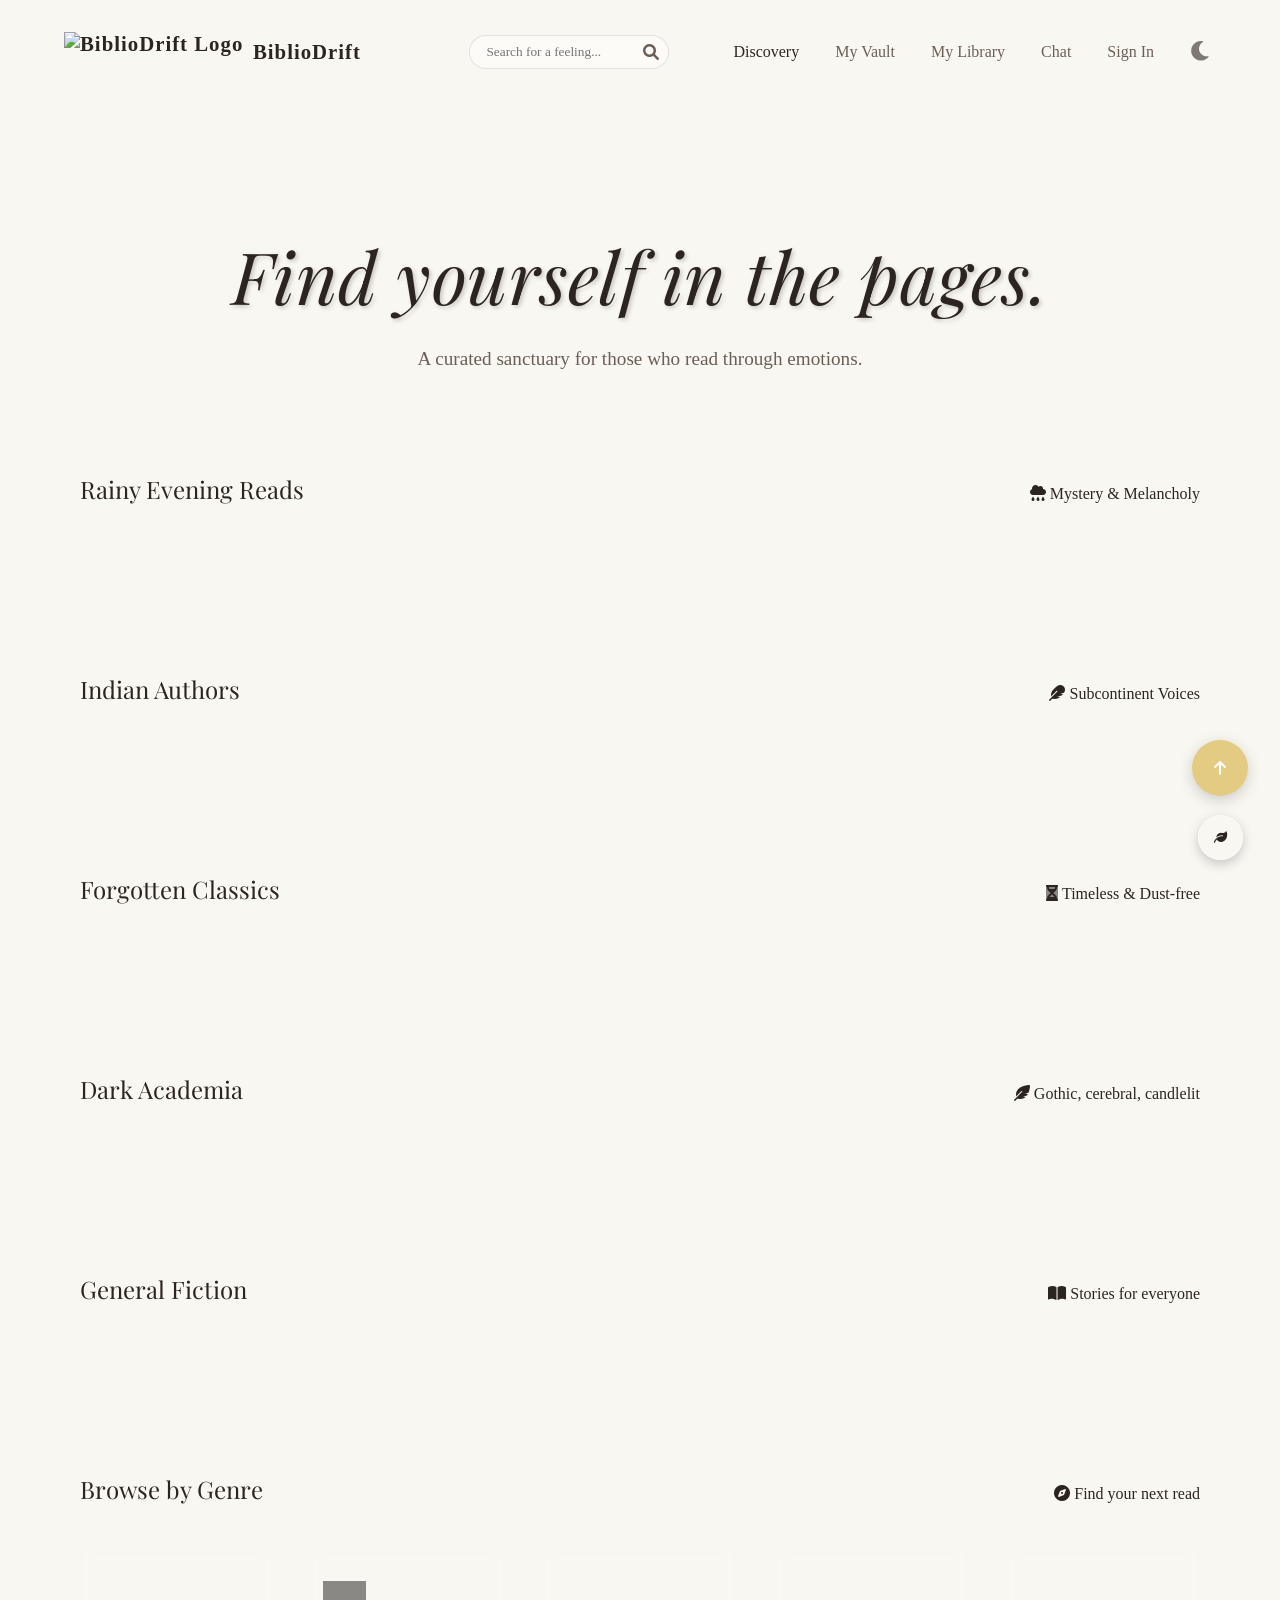
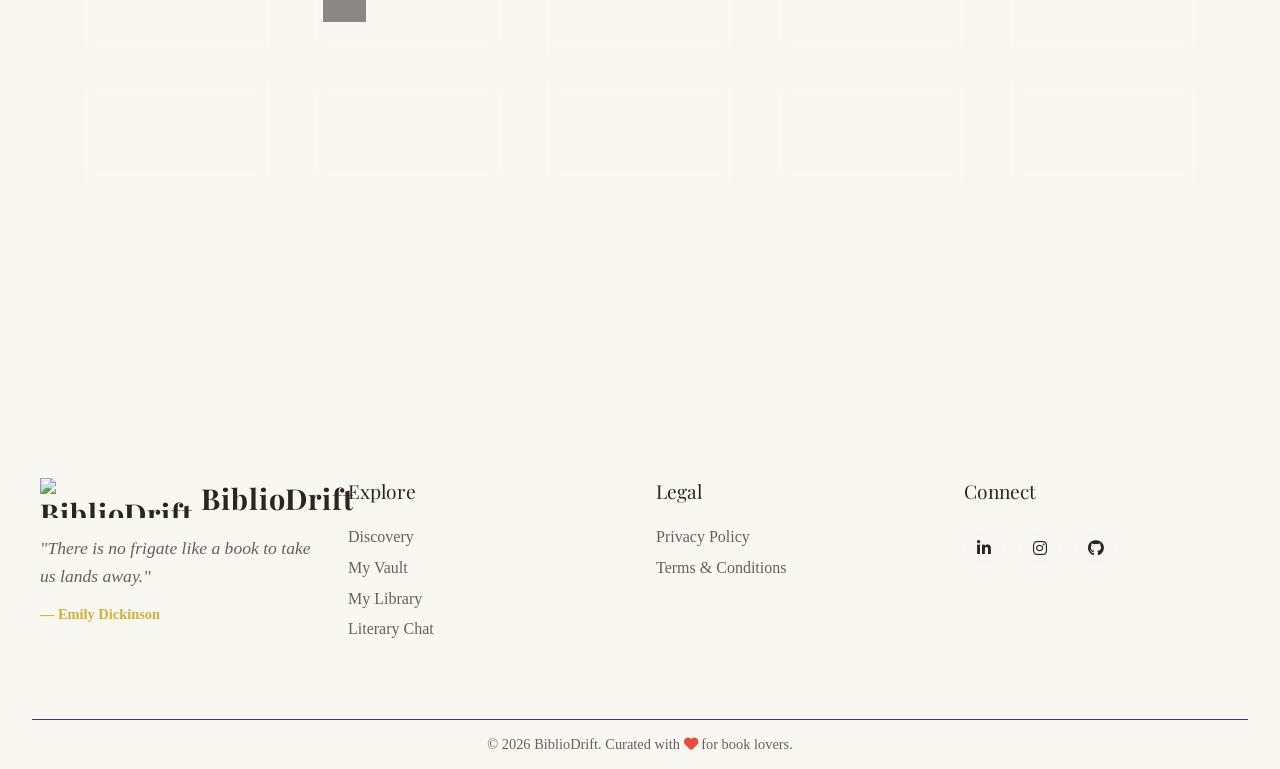
==== frontend/pages/index.html @ f2a3fbe9 "Merge branch 'main' into feature/mood-sync-theme-system" ====
<!doctype html>
<html lang="en">

<head>
  <meta charset="UTF-8" />
  <script>
    (function () {
      const theme = localStorage.getItem('bibliodrift_theme');
      if (theme === 'night') {
        document.documentElement.setAttribute('data-theme', 'night');
      }
    })();
  </script>
  <script src="https://unpkg.com/dexie/dist/dexie.js"></script>

  <script src="../js/db.js"></script>

  <!-- <script src="../js/app.js"></script> -->
  <script src="../js/library-3d.js"></script>
  <script src="https://unpkg.com/dexie/dist/dexie.js"></script>
  <meta name="viewport" content="width=device-width, initial-scale=1.0" />
  <!-- Added SEO meta description to improve search engine discoverability and click-through rates -->
  <meta name="description" content="BiblioDrift — Discover books by mood, track your reading journey, and get AI-powered recommendations." />
  <title>BiblioDrift | Find yourself in the pages</title>
  <link rel="stylesheet" href="../css/style.css" />
  <link rel="stylesheet" href="../css/keyboard-shortcuts.css" />
  <link rel="stylesheet" href="../css/pwa.css">
  <link rel="manifest" href="../manifest.json">
  <!-- Fonts -->
  <link rel="preconnect" href="https://fonts.googleapis.com" />
  <link rel="preconnect" href="https://fonts.gstatic.com" crossorigin />
  <link
    href="https://fonts.googleapis.com/css2?family=Playfair+Display:ital,wght@0,400;0,600;1,400&family=Georgia&display=swap"
    rel="stylesheet" />
  <link rel="stylesheet" href="https://cdnjs.cloudflare.com/ajax/libs/font-awesome/6.0.0/css/all.min.css" />

  <!-- Security: DOMPurify for XSS prevention -->
  <script src="https://cdn.jsdelivr.net/npm/dompurify@3.0.6/dist/purify.min.js"></script>
  <link rel="icon" href="../assets/images/biblioDrift_favicon.png" type="image/png">
  <!-- PWA -->
  <link rel="manifest" href="../manifest.json">
  <meta name="theme-color" content="#2c2420">
  <meta name="apple-mobile-web-app-capable" content="yes">
  <meta name="apple-mobile-web-app-status-bar-style" content="black-translucent">
  <meta name="apple-mobile-web-app-title" content="BiblioDrift">
  <link rel="apple-touch-icon" href="../assets/images/biblioDrift_favicon.png">
</head>

<body>
  <header>
    <a href="index.html" class="logo">
      <img style="height: 40px" src="../assets/images/biblioDrift_favicon.png" alt="BiblioDrift Logo"> BiblioDrift
    </a>
    <div class="header-controls">
      <div class="search-bar">
        <input type="text" id="searchInput" class="search-input" placeholder="Search for a feeling...">
        <i class="fa-solid fa-search search-icon" id="searchIcon"></i>
      </div>
      <nav class="nav-links">
        <div class="tooltip">
          <a href="index.html" class="active">Discovery</a>
          <span class="tooltip-text"><i class="fa-solid fa-wand-magic-sparkles"></i> Explore books</span>
        </div>
        <div class="tooltip">
          <a href="vault.html">My Vault</a>
          <span class="tooltip-text"><i class="fa-solid fa-vault"></i> My Vault</span>
        </div>
        <div class="tooltip">
          <a href="library.html">My Library</a>
          <span class="tooltip-text"><i class="fa-solid fa-book"></i> My Library</span>
        </div>
        <div class="tooltip">
          <a href="chat.html">Chat</a>
          <span class="tooltip-text"><i class="fa-solid fa-comments"></i> Chat</span>
        </div>
        <!-- DYNAMIC AUTH LINK -->
        <div class="tooltip">
          <a href="auth.html" id="navAuthLink">Sign In</a>
          <span class="tooltip-text" id="navAuthTooltip"><i class="fa-solid fa-key"></i> Access account</span>
        </div>
      </nav>
<button id="themeToggle" class="btn-icon" title="Toggle Theme">
  <i class="fa-solid fa-moon"></i>
</button>
    </div>
  </header>

  <main>
    <section class="hero">
      <h1>Find yourself in the pages.</h1>
      <p>A curated sanctuary for those who read through emotions.</p>
    </section>

    
    <section id="search-results-section" class="curated-section" hidden>
      <div class="section-header">
        <h2 id="search-query-display">Search Results</h2>
        <span><i class="fa-solid fa-magnifying-glass"></i> Exploring your query</span>
      </div>
      <!-- Mood-Tag Filter Bar -->
      <div id="mood-filter-bar" class="mood-filter-bar" hidden>
        <div class="filter-label">Filter by mood:</div>
        <div class="filter-chips" id="filter-chips">
          <!-- Dynamically populated chips -->
        </div>
      </div>
      <div class="curated-row" id="search-results-grid">
      
      </div>
    </section>

   
    <section class="curated-section">
      <div class="section-header">
        <h2>Rainy Evening Reads</h2>
        <span><i class="fa-solid fa-cloud-rain"></i> Mystery & Melancholy</span>
      </div>
      <div class="curated-row" id="row-rainy"></div>
    </section>

    <section class="curated-section">
      <div class="section-header">
        <h2>Indian Authors</h2>
        <span><i class="fa-solid fa-feather"></i> Subcontinent Voices</span>
      </div>
      <div class="curated-row" id="row-indian"></div>
    </section>

    <section class="curated-section">
      <div class="section-header">
        <h2>Forgotten Classics</h2>
        <span><i class="fa-solid fa-hourglass"></i> Timeless & Dust-free</span>
      </div>
      <div class="curated-row" id="row-classics"></div>
    </section>

    <section class="curated-section">
      <div class="section-header">
        <h2>Dark Academia</h2>
        <span><i class="fa-solid fa-feather-pointed"></i> Gothic, cerebral, candlelit</span>
      </div>
      <div class="curated-row" id="row-dark-academia"></div>
    </section>

    <section class="curated-section">
      <div class="section-header">
        <h2>General Fiction</h2>
        <span><i class="fa-solid fa-book-open"></i> Stories for everyone</span>
      </div>
      <div class="curated-row" id="row-fiction"></div>
    </section>

    <section class="curated-section genre-section">
      <div class="section-header">
        <h2>Browse by Genre</h2>
        <span><i class="fa-solid fa-compass"></i> Find your next read</span>
      </div>
      <div class="genre-grid" id="genre-grid">
        <div class="genre-card" data-genre="romance"><i class="fa-solid fa-heart"></i><span>Romance</span></div>
        <div class="genre-card" data-genre="mystery"><i class="fa-solid fa-magnifying-glass"></i><span>Mystery</span>
        </div>
        <div class="genre-card" data-genre="fiction"><i class="fa-solid fa-book"></i><span>Fiction</span></div>
        <div class="genre-card" data-genre="crime"><i class="fa-solid fa-user-secret"></i><span>Crime</span></div>
        <div class="genre-card" data-genre="fantasy"><i class="fa-solid fa-wand-sparkles"></i><span>Fantasy</span></div>
        <div class="genre-card" data-genre="thriller"><i class="fa-solid fa-skull"></i><span>Thriller</span></div>
        <div class="genre-card" data-genre="biography"><i class="fa-solid fa-user"></i><span>Biography</span></div>
        <div class="genre-card" data-genre="self-help"><i
            class="fa-solid fa-hand-holding-heart"></i><span>Self-Help</span></div>
        <div class="genre-card" data-genre="science"><i class="fa-solid fa-flask"></i><span>Science</span></div>
        <div class="genre-card" data-genre="history"><i class="fa-solid fa-landmark"></i><span>History</span></div>
      </div>
    </section>
    <dialog id="genre-modal" class="genre-modal">
      <div class="genre-modal-content">
        <div class="genre-modal-header">
          <h2 id="genre-modal-title">Genre Books</h2>
          <button class="close-genre-modal" id="close-genre-modal"><i class="fa-solid fa-xmark"></i></button>
        </div>
        <div class="genre-modal-body">
          <div class="genre-books-grid" id="genre-books-grid"></div>
        </div>
      </div>
    </dialog>
    <dialog id="book-details-modal" class="glass-modal">
      <div class="modal-content">
        <button class="close-modal-btn" id="closeModalBtn"><i class="fa-solid fa-xmark"></i></button>
        <div class="modal-body">
          <div class="modal-media"><img id="modal-img" src="" alt="Book Cover" /></div>
          <div class="modal-info">
            <h2 id="modal-title">Book Title</h2>
            <p id="modal-author" class="modal-subtitle">Author Name</p>
            <div class="ai-insight-box">
              <div class="ai-header"><i class="fa-solid fa-wand-magic-sparkles"></i><span>AI Insight</span></div>
              <div id="modal-summary">
                <div class="text-skeleton skeleton"></div>
                <div class="text-skeleton skeleton" style="width: 90%"></div>
                <div class="text-skeleton skeleton" style="width: 70%"></div>
              </div>
            </div>
            <!-- Added "Where to Buy" section -->
            <div class="purchase-links-box" style="margin-top: 15px;">
              <div class="purchase-header"><i class="fa-solid fa-cart-shopping"></i><span> Where to Buy</span></div>
              <div id="modal-purchase-links" class="purchase-links-container">
                <div class="text-skeleton skeleton"></div>
              </div>
            </div>
            <div class="modal-actions">
              <button id="modal-add-btn" class="btn-primary"><i class="fa-regular fa-heart"></i> Add to Library</button>
              <button id="modal-preview-btn" class="btn-preview"><i class="fa-solid fa-book-open"></i> Preview</button>
              <button id="modal-share-btn" class="btn-secondary modal-share-btn"><i class="fa-solid fa-share-nodes"></i>
                Share</button>
              <button id="modal-mood-btn" class="btn-secondary"><i class="fa-solid fa-wand-magic-sparkles"></i> Explore Mood</button>
            </div>
          </div>
        </div>
      </div>
    </dialog>
  </main>

  <footer class="main-footer">
    <div class="footer-container">
      <div class="footer-brand">
        <a href="index.html" class="logo">
          <img style="height: 40px" src="../assets/images/biblioDrift_favicon.png" alt="BiblioDrift Logo"> BiblioDrift
        </a>
        <p class="footer-tagline">"There is no frigate like a book to take us lands away."</p>
        <p class="footer-subtext">&mdash; Emily Dickinson</p>
      </div>
      <div class="footer-nav">
        <h3>Explore</h3>
        <ul>
          <li><a href="index.html">Discovery</a></li>
          <li><a href="vault.html">My Vault</a></li>
          <li><a href="library.html">My Library</a></li>
          <li><a href="chat.html">Literary Chat</a></li>
        </ul>
      </div>
      <div class="footer-legal">
        <h3>Legal</h3>
        <ul>
          <li><a href="privacy-policy.html">Privacy Policy</a></li>
          <li><a href="terms-and-conditions.html">Terms & Conditions</a></li>
        </ul>
      </div>
      <div class="footer-social">
        <h3>Connect</h3>
        <div class="social-icons">
          <a href="https://www.linkedin.com/in/devanshi5malhotra/" target="_blank" rel="noopener noreferrer" title="LinkedIn"><i class="fab fa-linkedin-in"></i></a>
          <a href="#" title="Instagram"><i class="fab fa-instagram"></i></a>
          <a href="https://github.com/devanshi14malhotra/BiblioDrift" target="_blank" rel="noopener noreferrer"
            title="GitHub"><i class="fa-brands fa-github"></i></a>
        </div>
      </div>
    </div>
    <div class="footer-bottom">
      <p>&copy; 2026 BiblioDrift. Curated with <i class="fa-solid fa-heart"></i> for book lovers.</p>
    </div>
  </footer>

  <script src="../js/config.js"></script>
  <script src="../js/security.js"></script>
  <script src="../js/app.js"></script>
  <script src="../js/book-preview.js"></script>
  <script src="../js/pwa.js"></script>
  <script src="../js/footer.js"></script>
  <script src="../script/header-scroll.js"></script>
  <script src="../js/ambient.js"></script>


  <!-- Back to Top Button -->
  <button id="backToTop" class="btn-icon back-to-top" title="Back to Top" onclick="window.scrollTo({top: 0, behavior: 'smooth'});">
    <i class="fa-solid fa-arrow-up"></i>
  </button>

  <!-- Ambient Sanctuary UI -->
  <div class="ambient-sanctuary">
    <button id="ambientToggle" title="Ambient Sanctuary" aria-expanded="false" aria-controls="ambientPanel">
      <i class="fa-solid fa-leaf"></i>
    </button>
    <div id="ambientPanel" class="ambient-panel">
      <h3 style="color: var(--text-main) !important;">Ambient Sanctuary</h3>
      <div class="ambient-option">
        <span style="color: var(--text-main) !important;"><i class="fa-solid fa-cloud-rain"></i> Rainy Evening</span>
        <label class="switch">
          <input type="checkbox" id="rainToggle">
          <span class="slider"></span>
        </label>
      </div>
      <div class="ambient-option">
        <span style="color: var(--text-main) !important;"><i class="fa-solid fa-fire"></i> Cozy Fireplace</span>
        <label class="switch">
          <input type="checkbox" id="fireToggle">
          <span class="slider"></span>
        </label>
      </div>
      <div class="ambient-option">
        <span style="color: var(--text-main) !important;"><i class="fa-solid fa-water"></i> Calm Ocean Waves</span>
        <label class="switch">
          <input type="checkbox" id="oceanToggle">
          <span class="slider"></span>
        </label>
      </div>
      <div class="ambient-option">
        <span style="color: var(--text-main) !important;"><i class="fa-solid fa-bolt"></i> Stormy Rain</span>
        <label class="switch">
          <input type="checkbox" id="stormToggle">
          <span class="slider"></span>
        </label>
      </div>
      <div class="volume-control">
        <label for="ambientVolume" style="color: var(--text-main) !important;"><i class="fa-solid fa-volume-high"></i> Volume</label>
        <div class="range-wrap">
          <div class="range-track" aria-hidden="true"></div>
          <div class="range-fill" aria-hidden="true"></div>
          <input type="range" id="ambientVolume" min="0" max="1" step="0.1" value="0.5" style="width: 100%;">
        </div>
      </div>
    </div>
  </div>

  <script src="../js/theme-manager.js"></script>
  <script src="../js/ambient.js"></script>
  <script src="../js/security.js"></script>
  <script src="../js/pwa.js"></script>
  <script src="../script/vault.js"></script>

</body>

</body>

<script>
document.addEventListener('DOMContentLoaded', function () {
    const btn = document.getElementById('themeToggle');
    if (!btn) {
        console.error('themeToggle button not found');
        return;
    }

    const icon = btn.querySelector('i');
    const STORAGE_KEY = 'bibliodrift_theme';

    function applyTheme(theme) {
        if (theme === 'night') {
            document.documentElement.setAttribute('data-theme', 'night');
            if (icon) icon.className = 'fa-solid fa-sun';
        } else {
            document.documentElement.removeAttribute('data-theme');
            if (icon) icon.className = 'fa-solid fa-moon';
        }

        localStorage.setItem(STORAGE_KEY, theme);
        console.log('Theme applied:', theme);
    }

    // Load saved theme
    const savedTheme = localStorage.getItem(STORAGE_KEY) || 'light';
    applyTheme(savedTheme);

    // Toggle on click
    btn.addEventListener('click', function () {
        const current =
            document.documentElement.getAttribute('data-theme') === 'night'
                ? 'night'
                : 'light';

        const next = current === 'night' ? 'light' : 'night';
        applyTheme(next);
    });
});
</script>

</html>
---- frontend/css/style.css ----
:root {
    /* Fix: WCAG AA Contrast Floor - Issue #534 */
.glass-panel,
.book-tooltip,
.book-detail-modal,
[class*="glass"] {
    background: rgba(0, 0, 0, 0.45) !important;
    backdrop-filter: blur(12px);
    -webkit-backdrop-filter: blur(12px);
}
    /* Day Theme (Default) */
    --bg-color: #f9f7f2;
    --header-bg: rgba(249, 247, 242, 0.8);
    --text-main: #2c2420;
    --text-muted: #6b5e55;
    --accent-gold: #d4af37;
    --wood-dark: #5d4037;
    --wood-light: #8d6e63;
    --glass-bg: rgba(255, 255, 255, 0.1);
    --glass-border: rgba(255, 255, 255, 0.2);
    --shadow-soft: 0 10px 30px rgba(0, 0, 0, 0.05);
    --input-bg: rgba(255, 255, 255, 0.5);
    --input-border: rgba(0, 0, 0, 0.1);
    --book-bg: #fff;
    --paper-color: #fffdf9;

    /* Vibe Colors */
    --vibe-mystery: #78909c;
    --vibe-romance: #ef9a9a;
    --vibe-classic: #a1887f;

    /* Dimensions */
    --book-width: 160px;
    --book-height: 240px;
    --book-thick: 40px;
}


    --book-thick: 40px;
}

/* Fix: WCAG AA Contrast Floor - Issue #534 */
.glass-panel,
.book-tooltip,
.book-detail-modal,
[class*="glass"] {
    background: rgba(0, 0, 0, 0.45) !important;
    backdrop-filter: blur(12px);
    -webkit-backdrop-filter: blur(12px);
}

[data-theme="night"] {
    /* Night Theme (Dark Wood) */
    --bg-color: #1e1a18;
    --header-bg: rgba(30, 26, 24, 0.85);
    --text-main: #e0d5cb;
    --text-muted: #a89a8e;
    --accent-gold: #fccb4e;
    --wood-dark: #3e2723;
    --wood-light: #5d4037;
    --glass-bg: rgba(0, 0, 0, 0.3);
    --glass-border: rgba(255, 255, 255, 0.05);
    --shadow-soft: 0 10px 40px rgba(0, 0, 0, 0.4);
    --input-bg: rgba(0, 0, 0, 0.2);
    --input-border: rgba(255, 255, 255, 0.1);
    --book-bg: #2c2420;
    --paper-color: #e0d5cb;
}

* {
    box-sizing: border-box;
    margin: 0;
    padding: 0;
}

html {
    scroll-behavior: smooth;
    transition: background-color 0.4s ease, color 0.4s ease;
}

body {
    background-color: var(--bg-color);
    color: var(--text-main);
    font-family: "Georgia", serif;
    /* Classic serif for books */
    overflow-x: hidden;
    min-height: 100vh;
    transition: background-color 0.4s ease, color 0.4s ease, border-color 0.4s ease, box-shadow 0.4s ease;
}

/* Explicit night-mode overrides — bulletproof fallback */
[data-theme="night"] body,
html[data-theme="night"],
html[data-theme="night"] body {
    background-color: #1e1a18 !important;
    color: #fff5f5 !important;
}

[data-theme="night"] header {
    background: rgba(30, 26, 24, 0.85) !important;
}

[data-theme="night"] .search-input,
[data-theme="night"] input {
    background: rgba(0, 0, 0, 0.2) !important;
    color: #e0d5cb !important;
    border-color: rgba(255, 255, 255, 0.1) !important;
}


/* Global Wooden Scrollbar Styling */
::-webkit-scrollbar {
    width: 12px;
}

/* --- Mood Theme Integration ---
   Maps the dynamic --theme-* variables set by theme-manager.js 
   to the project's functional CSS variables.
*/
[data-theme="rainy"], 
[data-theme="cozy"], 
[data-theme="dark-academia"], 
[data-theme="ocean"], 
[data-theme="indian-authors"] {
    --bg-color: var(--theme-bg) !important;
    --text-main: var(--theme-text) !important;
    --text-muted: var(--theme-text-muted) !important;
    --accent-gold: var(--theme-accent) !important;
    --input-bg: var(--theme-pill-bg) !important;
    --input-border: var(--theme-border) !important;
    --book-bg: var(--theme-surface) !important;
    --header-bg: var(--theme-bg) !important; /* Unified header bg for mood themes */
}

/* Ensure body transitions smoothly between mood themes */
[data-theme="rainy"] body,
[data-theme="cozy"] body,
[data-theme="dark-academia"] body,
[data-theme="ocean"] body,
[data-theme="indian-authors"] body {
    background-color: var(--bg-color) !important;
    color: var(--text-main) !important;
}

[data-theme="rainy"] .curated-section h2,
[data-theme="cozy"] .curated-section h2,
[data-theme="dark-academia"] .curated-section h2,
[data-theme="ocean"] .curated-section h2,
[data-theme="indian-authors"] .curated-section h2 {
    color: var(--accent-gold);
}

::-webkit-scrollbar-track {
    background: var(--bg-color);
}

::-webkit-scrollbar-thumb {
    background: linear-gradient(180deg, var(--wood-dark), var(--wood-light));
    border-radius: 6px;
    border: 2px solid var(--bg-color);
}

::-webkit-scrollbar-thumb:hover {
    background: linear-gradient(180deg, var(--wood-light), var(--wood-dark));
    box-shadow: inset 0 0 6px rgba(0, 0, 0, 0.3);
}

h1,
h2,
h3 {
    font-weight: normal;
    font-family: "Playfair Display", serif;
    /* Elegant headings */
}

/* --- Layout --- */
header {
    padding: 2rem 4rem;
    display: flex;
    justify-content: space-between;
    align-items: center;
    position: sticky;
    top: 0;
    z-index: 100;
    background: var(--header-bg);
    backdrop-filter: blur(10px);
    transition: background-color 0.4s ease, color 0.4s ease, backdrop-filter 0.4s ease;
}

.header-controls {
    display: flex;
    align-items: center;
    gap: 2rem;
}

.search-bar {
    position: relative;
    display: flex;
    align-items: center;
}

.search-input {
    background: var(--input-bg);
    border: 1px solid var(--input-border);
    padding: 0.5rem 1rem;
    border-radius: 20px;
    font-family: "Georgia", serif;
    width: 200px;
    transition: all 0.4s ease;
    outline: none;
    color: var(--text-main);
}

.search-input:focus {
    background: var(--book-bg);
    width: 300px;
    box-shadow: var(--shadow-soft);
}

.search-icon {
    position: absolute;
    right: 10px;
    color: var(--text-muted);
    cursor: pointer;
    transition: color 0.3s ease;
}

.search-icon:hover {
    color: var(--text-main);
}

.logo {
    font-size: 1.5rem;
    letter-spacing: 1px;
    color: var(--text-main);
    text-decoration: none;
    display: flex;
    align-items: center;
    gap: 0.5rem;
}

.nav-links a {
    text-decoration: none;
    color: var(--text-muted);
    margin-left: 2rem;
    transition: color 0.3s ease;
}

.nav-links a:hover,
.nav-links a.active {
    color: var(--text-main);
}

/* === ANIMATED HOVER TOOLTIPS FOR NAVIGATION (NEW) === */
.tooltip {
    position: relative;
    display: inline-block;
}

.tooltip-text {
    position: absolute;
    left: 50%;
    bottom: calc(100% + 8px);
    transform: translateX(-50%) scale(0.95) translateY(6px);
    padding: 10px 14px;
    background: #fffaf3;
    color: #2b2b2b;
    font-size: 13px;
    font-weight: 500;
    white-space: nowrap;
    border-radius: 10px;
    box-shadow: 0 8px 20px rgba(0, 0, 0, 0.15);
    border: 1px solid rgba(0, 0, 0, 0.08);
    opacity: 0;
    visibility: hidden;
    pointer-events: none;
    transition: all 0.25s ease;
    z-index: 9999;
}

.tooltip-text::after {
    content: "";
    position: absolute;
    top: 100%;
    left: 50%;
    transform: translateX(-50%) rotate(45deg);
    width: 12px;
    height: 12px;
    background: #fffaf3;
    border-left: 1px solid rgba(0, 0, 0, 0.08);
    border-bottom: 1px solid rgba(0, 0, 0, 0.08);
}

.tooltip:hover .tooltip-text {
    opacity: 1;
    visibility: visible;
    transform: translateX(-40%) scale(1) translateY(0);
}

.tooltip-text i {
    margin-right: 5px;
    color: var(--accent-gold);
}

main {
    padding: 2rem 4rem;
    max-width: 1400px;
    margin: 0 auto;
    width: 100%;
    overflow-x: hidden;
}

/* --- Hero --- */
.hero {
    text-align: center;
    padding: 6rem 1rem;
    animation: heroFade 1s ease-out;
}

@keyframes heroFade {
    from {
        opacity: 0;
        transform: translateY(15px);
    }

    to {
        opacity: 1;
        transform: translateY(0);
    }
}


.hero h1 {
    font-size: clamp(2.5rem, 8vw, 4.5rem);
    margin-bottom: 1.5rem;
    font-style: italic;
    line-height: 1.2;
    letter-spacing: 0.5px;
    text-shadow: 2px 2px 4px rgba(0, 0, 0, 0.2);
}

.hero p {
    color: var(--text-muted);
    font-size: 1.2rem;
    line-height: 1.8;
    max-width: 55ch;
    margin: 0 auto;
}

/* --- Curated Tables (Horizontal Scroll) --- */
.curated-section {
    margin-bottom: 6rem;
    width: 100%;
    overflow-x: hidden;
}

.section-header {
    margin-: 0 1rem 0.5rem 1rem;
    margin: 0 1rem 0.5rem 1rem;
    display: flex;
    justify-content: space-between;
    align-items: baseline;
    flex-wrap: wrap;
    gap: 1rem
    justify-content: space-between;
    align-items: baseline;
    gap: 1rem;
}

.curated-row {
    display: flex;
    gap: 3rem;
    padding: 2rem 1rem;
    overflow-x: auto;
    overflow-y: hidden;
    /* Allow horizontal scrolling on mobile */
    perspective: 1000px;
    -webkit-overflow-scrolling: touch;
    scroll-behavior: smooth;
    flex-wrap: nowrap;
}

/* --- 3D Book Component --- */
.book-scene {
    width: var(--book-width);
    height: var(--book-height);
    perspective: 1000px;
    cursor: pointer;
    flex-shrink: 0;
    min-width: var(--book-width);
}

.book {
    width: 100%;
    height: 100%;
    position: relative;
    transform-style: preserve-3d;
    /* Bouncy cozy feel */
    transform-origin: center center -20px;
    /* Pivot inside the book */
    animation: floatIn 0.8s ease-out backwards;
}

@keyframes floatIn {
    from {
        opacity: 0;
        transform: translateY(50px) scale(0.9);
    }

    to {
        opacity: 1;
        transform: translateY(0) scale(1);
    }
}

.book.flipped {
    transform: rotateY(180deg) scale(1.2) translateZ(50px);
    /* Expand and bring closer */
    z-index: 100;
}

/* Book Faces */
.book__face {
    position: absolute;
    width: 100%;
    height: 100%;
    backface-visibility: hidden;
    /* Hide back when front is clear */
    border-radius: 4px 8px 8px 4px;
    box-shadow: 5px 5px 15px rgba(0, 0, 0, 0.15);
}

.book__face--front {
    background: var(--book-bg);
    transform: rotateY(0deg);
    z-index: 2;
}

.book__face--front img {
    width: 100%;
    height: 100%;
    object-fit: cover;
    border-radius: 4px 8px 8px 4px;
}

.book__face--back {
    transform: rotateY(180deg);
    background: var(--paper-color);
    /* Paper color */
    padding: 1.5rem;
    display: flex;
    flex-direction: column;
    justify-content: space-between;
    border: 1px solid var(--glass-border);
    z-index: 1;
    color: #2c2420;
    /* Keep text dark for paper feel even in night mode */
}

/* The Spine */
.book__face--spine {
    position: absolute;
    width: var(--book-thick);
    height: 100%;
    left: 0;
    top: 0;
    transform: rotateY(-90deg) translateZ(calc(var(--book-thick) / 2));
}

/* Improved 3D Box Model */
/* Re-defining .book for proper thickness volume */
.book {
    transform-origin: center center -20px;
    /* Pivot inside the book */
}

.book__face--front {
    transform: translateZ(20px);
}

.book__face--back {
    transform: rotateY(180deg) translateZ(20px);
}

.book__face--spine {
    width: 40px;
    height: 100%;
    background: #333;
    /* Default spine color */
    transform: rotateY(-90deg) translateZ(20px);
    /* Adjust positioning to be flush left of front face */
    left: -20px;
    /* Half thickness */
}

.book__face--right {
    /* Pages */
    width: 40px;
    height: 100%;
    background: linear-gradient(to right, #fff, #f0f0f0 20%, #fff 40%);
    transform: rotateY(90deg) translateZ(140px);
    /* Width - half thickness */
    left: auto;
    right: -20px;
}

/* Hover Effect: Pull out */
.book-scene:hover .book:not(.flipped) {
    transform: translateZ(30px) translateY(-10px) rotateY(-10deg);
}

/* Glassmorphism Overlay (Quick view) */
.glass-overlay {
    position: absolute;
    bottom: 10px;
    left: 10px;
    right: 10px;
    background: rgba(255, 255, 255, 0.7);
    backdrop-filter: blur(8px);
    padding: 0.5rem;
    border-radius: 6px;
    opacity: 0;
    transform: translateY(10px);
    transition: all 0.3s ease;
    pointer-events: none;
    /* Let clicks pass to book */
}

.book-scene:hover .glass-overlay {
    opacity: 1;
    transform: translateY(0);
}

/* Back of book content */
.handwritten-note {
    font-family: "Courier New", Courier, monospace;
    /* Placeholder for handwriting font */
    color: var(--text-muted);
    font-size: 0.9rem;
    line-height: 1.4;
    background: #fffdc2;
    padding: 10px;
    transform: rotate(-2deg);
    box-shadow: 2px 2px 5px rgba(0, 0, 0, 0.1);
    margin-bottom: 1rem;
}

/* Read details Button */
.read-details-btn {
    background-color: #3e2723; 
    color: #fffdf9;
    border: 1px solid var(--accent-gold);
    padding: 6px 16px; 
    border-radius: 6px;
    font-family: 'Playfair Display', 'Georgia', serif;
    font-size: 0.82rem;
    cursor: pointer;
    display: flex;
    align-items: center;
    justify-content: center;
    gap: 6px; 
    margin: 8px auto 14px auto;
    width: 96%; 
    box-shadow: 0 3px 6px rgba(0, 0, 0, 0.15);
    transition: background-color 0.2s ease-in-out;
    white-space: nowrap; 
}

.read-details-btn:hover {
    background-color: #5d4037;
}

.book__face--back .book-actions {
    justify-content: space-around;
    padding: 0 10px;
    width: 100%;
    margin-bottom: -6px;
}

.book-actions {
    display: flex;
    gap: 0.35rem;
    justify-content: center;
    align-items: center;
    width: 100%;
}

.btn-icon {
    border: none;
    background: none;
    cursor: pointer;
    font-size: 1rem;
    padding: 0.15rem 0.25rem;
    opacity: 0.6;
    transition: opacity 0.2s, transform 0.12s;
}

.btn-icon:hover {
    opacity: 1;
    transform: scale(1.08);
}

/* --- Virtual Shelves --- */
.shelves-container {
    width: 100%;
    overflow-x: hidden;
    display: flex;
    flex-direction: column;
    gap: 4rem;
    padding: 2rem 0;
}

.shelf-row {
    position: relative;
    padding: 0 2rem 1.5rem 2rem;
    /* Realistic Wood Texture Gradient */
    background:
        repeating-linear-gradient(90deg,
            transparent 0,
            transparent 4px,
            rgba(0, 0, 0, 0.02) 5px,
            transparent 10px),
        linear-gradient(to bottom, #5d4037 0%, #3e2723 100%);
    border-bottom: 25px solid #281a15;
    /* Thicker front lip */
    border-radius: 4px;
    box-shadow:
        0 20px 20px -10px rgba(0, 0, 0, 0.3),
        inset 0 2px 20px rgba(0, 0, 0, 0.2);
    display: flex;
    align-items: flex-end;
    gap: 1.5rem;
    /* More spacing for expanded books */
    min-height: 280px;
    flex-wrap: nowrap;
    overflow-x: auto;
    -webkit-overflow-scrolling: touch;
}

.shelf-row::after {
    /* Depth shadow on wall behind books */
    content: "";
    position: absolute;
    bottom: 25px;
    /* Above bottom lip */
    left: 0;
    right: 0;
    height: 100%;
    z-index: -1;
    background: linear-gradient(to bottom,
            rgba(0, 0, 0, 0.1),
            rgba(0, 0, 0, 0.4));
    pointer-events: none;
}

.shelf-label {
    position: absolute;
    top: -20px;
    left: 0;
    font-size: 1.2rem;
    color: var(--wood-light);
    font-style: italic;
}

/* --- Mood Analysis Styles --- */

/* Mood Tags on Book Covers */
.mood-tags {
    position: absolute;
    top: 5px;
    left: 5px;
    display: flex;
    flex-direction: column;
    gap: 2px;
}

.mood-tag {
    background: rgba(0, 0, 0, 0.7);
    color: white;
    padding: 2px 6px;
    border-radius: 10px;
    font-size: 0.7rem;
    font-weight: bold;
    text-transform: capitalize;
}

/* Mood-specific colors */
.mood-cozy {
    background: #8d6e63 !important;
}

.mood-dark {
    background: #424242 !important;
}

.mood-mysterious {
    background: #5e35b1 !important;
}

.mood-romantic {
    background: #e91e63 !important;
}

.mood-adventurous {
    background: #ff5722 !important;
}

.mood-melancholy {
    background: #607d8b !important;
}

.mood-uplifting {
    background: #4caf50 !important;
}

.mood-intense {
    background: #f44336 !important;
}

.mood-whimsical {
    background: #9c27b0 !important;
}

.mood-thought-provoking {
    background: #795548 !important;
}

/* Glass overlay mood tags */
.glass-mood-tags {
    margin-top: 0.5rem;
    display: flex;
    gap: 0.25rem;
    flex-wrap: wrap;
}

.glass-mood-tag {
    background: rgba(255, 255, 255, 0.3);
    padding: 1px 4px;
    border-radius: 8px;
    font-size: 0.6rem;
    text-transform: capitalize;
}

/* Back of book mood analysis */
.mood-analysis {
    margin-top: 1rem;
    padding-top: 0.5rem;
    border-top: 1px solid rgba(0, 0, 0, 0.1);
}

.mood-tags-back {
    display: flex;
    gap: 0.25rem;
    flex-wrap: wrap;
    margin-top: 0.25rem;
}

.mood-tag-small {
    background: var(--accent-gold);
    color: white;
    padding: 1px 4px;
    border-radius: 6px;
    font-size: 0.6rem;
    text-transform: capitalize;
}

/* Mood Analysis Modal */
.mood-modal {
    position: fixed;
    top: 0;
    left: 0;
    width: 100%;
    height: 100%;
    background: rgba(0, 0, 0, 0.7);
    display: flex;
    justify-content: center;
    align-items: center;
    z-index: 1000;
    backdrop-filter: blur(5px);
}

.mood-modal-content {
    background: var(--book-bg);
    border-radius: 12px;
    max-width: 500px;
    width: 90%;
    max-height: 80vh;
    overflow-y: auto;
    box-shadow: var(--shadow-soft);
    border: 1px solid var(--glass-border);
    display: flex;
    flex-direction: column;
}

.mood-modal-header {
    padding: 1.5rem;
    border-bottom: 1px solid var(--glass-border);
    display: flex;
    justify-content: space-between;
    align-items: center;
}

.mood-modal-header h3 {
    margin: 0;
    color: var(--text-main);
}

.close-modal {
    background: none;
    border: none;
    font-size: 1.5rem;
    cursor: pointer;
    color: var(--text-muted);
    padding: 0;
    width: 30px;
    height: 30px;
    display: flex;
    align-items: center;
    justify-content: center;
}

.close-modal:hover {
    color: var(--text-main);
}

.mood-modal-body {
    padding: 1.5rem;
}

.mood-section {
    margin-bottom: 1.5rem;
}

.mood-section h4 {
    margin: 0 0 0.5rem 0;
    color: var(--text-main);
    font-size: 1rem;
}

/* Sentiment Bar */
.sentiment-bar {
    width: 100%;
    height: 8px;
    background: #e0e0e0;
    border-radius: 4px;
    overflow: hidden;
    margin: 0.5rem 0;
}

.sentiment-fill {
    height: 100%;
    background: linear-gradient(to right, #f44336, #ff9800, #4caf50);
    transition: width 0.3s ease;
}

/* Large mood tags in modal */
.mood-tags-large {
    display: flex;
    gap: 0.5rem;
    flex-wrap: wrap;
}

.mood-tag-large {
    padding: 0.5rem 1rem;
    border-radius: 20px;
    font-size: 0.9rem;
    font-weight: bold;
    color: white;
    text-transform: capitalize;
}

/* Vibe quote styling */
.vibe-quote {
    background: var(--paper-color);
    padding: 1rem;
    border-radius: 8px;
    font-style: italic;
    color: #2c2420;
    border-left: 4px solid var(--accent-gold);
    margin: 0.5rem 0;
}

/* Mood button in book actions */
.mood-btn {
    color: var(--accent-gold) !important;
}

.mood-btn:hover {
    color: var(--wood-dark) !important;
    transform: scale(1.1);
}

/* Responsive mood modal */
@media (max-width: 768px) {
    .mood-modal-content {
        width: 95%;
        margin: 1rem;
    }

    .mood-tags-large {
        flex-direction: column;
    }

    .mood-tag-large {
        text-align: center;
    }
}

/* Utilities */
.hidden {
    display: none !important;
}

/* --- Constellation View --- */
.constellation-container {
    width: 100%;
    min-height: 600px;
    margin-top: 2rem;
    position: relative;
    border-radius: 12px;
    overflow: hidden;
    animation: fadeIn 0.5s ease;
}

.view-toggles button {
    cursor: pointer;
    transition: all 0.3s ease;
}

.view-toggles .active-view {
    box-shadow: 0 4px 15px rgba(0, 0, 0, 0.2);
    transform: scale(1.05);
}

.fade-in {
    animation: fadeIn 1s ease;
}

@keyframes fadeIn {
    from {
        opacity: 0;
        transform: translateY(10px);
    }

    to {
        opacity: 1;
        transform: translateY(0);
    }
}

/* Theme Toggle Button Enhancement */
#themeToggle {
    font-size: 1.4rem;
    color: var(--text-main);
    cursor: pointer;
    transition:
        transform 0.3s ease,
        color 0.3s ease;
}

#themeToggle:hover {
    transform: rotate(15deg) scale(1.1);
    color: var(--accent-gold);
}


.footer {
    min-height: 120px;
    width: 100%;
    background-color: #222;
    display: flex;
    flex-direction: column;
    justify-content: center;
    align-items: center;
    gap: 1.2rem;
    padding: 2rem 0;
    margin-top: 4rem;
}

.social_icons {
    display: flex;
    gap: 2rem;
    z-index: 999;
}

.social_icons a {
    color: var(--accent-gold);
    font-size: 2rem;
    transition:
        transform 0.3s ease,
        color 0.3s ease;
    text-decoration: none;
}

.social_icons a:hover {
    color: white;
    transform: translateY(-5px);
}

.reading-progress {
    margin-top: 0.75rem;
    opacity: 0.85;
}

.progress-slider {
    width: 100%;
    accent-color: var(--accent-gold);
}

.reading-progress small {
    font-size: 0.7rem;
    opacity: 0.7;
}

/* --- Glass Modal --- */
.glass-modal {
    margin: auto;
    width: 90%;
    max-width: 900px;
    background: transparent;
    border: none;
    padding: 0;
    overflow: visible;
    max-height: 95vh;
}

.glass-modal::backdrop {
    background: rgba(0, 0, 0, 0.4);
    backdrop-filter: blur(5px);
}

.modal-content {
    background: rgba(255, 255, 255, 0.65);
    backdrop-filter: blur(20px);
    -webkit-backdrop-filter: blur(20px);
    border: 1px solid var(--glass-border);
    border-radius: 20px;
    box-shadow: 0 25px 50px -12px rgba(0, 0, 0, 0.25);
    padding: 2.5rem;
    position: relative;
    overflow: hidden;
    overflow-y: auto;
    animation: modalIn 0.4s cubic-bezier(0.175, 0.885, 0.32, 1.275);
    max-height: 90vh;
}

[data-theme="night"] .modal-content {
    background: rgba(30, 26, 24, 0.8);
    border: 1px solid rgba(255, 255, 255, 0.1);
}

@keyframes modalIn {
    from {
        opacity: 0;
        transform: scale(0.9) translateY(20px);
    }

    to {
        opacity: 1;
        transform: scale(1) translateY(0);
    }
}

.close-modal-btn {
    position: absolute;
    top: 1.5rem;
    right: 1.5rem;
    background: var(--glass-bg);
    border: none;
    width: 2.5rem;
    height: 2.5rem;
    border-radius: 50%;
    cursor: pointer;
    font-size: 1.2rem;
    color: var(--text-muted);
    transition: all 0.2s;
    display: flex;
    justify-content: center;
    align-items: center;
    z-index: 10;
}

.close-modal-btn:hover {
    background: var(--accent-gold);
    color: #fff;
    transform: rotate(90deg);
}

.modal-body {
    display: grid;
    grid-template-columns: 300px 1fr;
    gap: 3rem;
}

.modal-media {
    display: flex;
    justify-content: center;
    align-items: center;
}

.modal-media img {
    width: 100%;
    height: auto;
    border-radius: 12px;
    box-shadow: 10px 10px 30px rgba(0, 0, 0, 0.2);
    transform: rotate(-3deg);
    transition: transform 0.3s;
}

.modal-media img:hover {
    transform: rotate(0) scale(1.02);
}

.modal-info {
    display: flex;
    flex-direction: column;
    gap: 1.5rem;
}

.modal-info h2 {
    font-size: 2.5rem;
    line-height: 1.2;
    margin-bottom: 0;
}

.modal-subtitle {
    font-size: 1.2rem;
    color: var(--text-muted);
    font-style: italic;
    margin-top: -1rem;
}

/* AI Insight Box */
.ai-insight-box {
    background: #fdfaf5;
    border: 1px solid rgba(212, 175, 55, 0.2);
    border-left: 4px solid var(--accent-gold);
    padding: 1.2rem 1.5rem;
    border-radius: 12px;
    margin-top: 1.5rem;
    box-shadow: 0 2px 8px rgba(0,0,0,0.03);
}

#modal-ai-note {
    font-family: "Georgia", serif;
    font-style: italic;
    color: #4a3f35 !important; /* Dark brown for high contrast */
    line-height: 1.6;
    font-size: 1.05rem;
    display: block;
}

[data-theme="night"] .ai-insight-box {
    background: linear-gradient(135deg,
            rgba(255, 255, 255, 0.05),
            rgba(0, 0, 0, 0.2));
}

.ai-insight-box::before {
    content: "";
    position: absolute;
    top: 0;
    left: 0;
    right: 0;
    height: 2px;
    background: linear-gradient(90deg,
            transparent,
            var(--accent-gold),
            transparent);
    opacity: 0.5;
}

.ai-header {
    display: flex;
    align-items: center;
    gap: 0.8rem;
    font-family: "Courier New", monospace;
    /* Tech feel */
    font-weight: bold;
    color: var(--accent-gold);
    margin-bottom: 1rem;
    text-transform: uppercase;
    letter-spacing: 1px;
    font-size: 0.9rem;
}

#modal-summary {
    line-height: 1.6;
    color: var(--text-main);
}

.modal-actions {
    margin-top: auto;
    display: flex;
    gap: 1rem;
}

.btn-primary {
    background: var(--text-main);
    color: var(--bg-color);
    border: none;
    padding: 1rem 2rem;
    border-radius: 30px;
    font-family: "Georgia", serif;
    font-size: 1.1rem;
    cursor: pointer;
    transition: all 0.3s;
    display: flex;
    align-items: center;
    gap: 0.8rem;
}

.btn-primary:hover {
    background: var(--accent-gold);
    color: #fff;
    transform: translateY(-2px);
    box-shadow: 0 5px 15px rgba(0, 0, 0, 0.1);
}

/* Responsive Modal */
@media (max-width: 768px) {
    .modal-body {
        grid-template-columns: 1fr;
    }

    .modal-media img {
        max-width: 200px;
        transform: rotate(0);
    }

    .modal-content {
        padding: 1.5rem;
    }

    .modal-info h2 {
        font-size: 1.8rem;
    }

    .ai-insight-box {
        padding: 1rem 1.2rem;
    }

    #modal-ai-note {
        font-size: 0.95rem;
    }

    .modal-actions {
        flex-direction: column;
        width: 100%;
    }

    .btn-primary,
    .btn-secondary,
    .btn-preview {
        width: 100%;
    }
}

/* ===== CHAT INTERFACE STYLES ===== */

.chat-container {
    max-width: 900px;
    margin: 0 auto;
    height: calc(100vh - 80px);
    display: flex;
    flex-direction: column;
    background: var(--glass-bg);
    backdrop-filter: blur(20px);
    border: 1px solid var(--glass-border);
    border-radius: 20px;
    overflow: hidden;
    box-shadow: var(--shadow-soft);
}

.chat-header {
    padding: 20px 25px;
    background: var(--glass-bg);
    border-bottom: 1px solid var(--glass-border);
    display: flex;
    justify-content: space-between;
    align-items: center;
}

.bookseller-info {
    display: flex;
    align-items: center;
    gap: 15px;
}

.bookseller-avatar {
    width: 50px;
    height: 50px;
    background: var(--accent-gold);
    border-radius: 50%;
    display: flex;
    align-items: center;
    justify-content: center;
    color: var(--wood-dark);
    font-size: 20px;
    box-shadow: 0 4px 15px rgba(212, 175, 55, 0.3);
}

.bookseller-details h2 {
    font-family: 'Playfair Display', serif;
    color: var(--text-main);
    font-size: 1.4rem;
    margin-bottom: 4px;
}

.status {
    display: flex;
    align-items: center;
    gap: 8px;
    color: var(--text-muted);
    font-size: 0.9rem;
}

.status-dot {
    width: 8px;
    height: 8px;
    background: #4caf50;
    border-radius: 50%;
    animation: pulse 2s infinite;
}

@keyframes pulse {

    0%,
    100% {
        opacity: 1;
    }

    50% {
        opacity: 0.5;
    }
}

.chat-actions {
    display: flex;
    gap: 10px;
}

.action-btn {
    width: 40px;
    height: 40px;
    background: var(--glass-bg);
    border: 1px solid var(--glass-border);
    border-radius: 10px;
    color: var(--text-muted);
    cursor: pointer;
    transition: all 0.3s ease;
    display: flex;
    align-items: center;
    justify-content: center;
}

.action-btn:hover {
    background: var(--accent-gold);
    color: var(--wood-dark);
    transform: translateY(-2px);
}

.chat-messages {
    flex: 1;
    overflow-y: auto;
    padding: 20px 25px;
    display: flex;
    flex-direction: column;
    gap: 20px;
}

.message {
    display: flex;
    gap: 12px;
    max-width: 80%;
}

.message.user-message {
    align-self: flex-end;
    flex-direction: row-reverse;
}

.message-avatar {
    width: 35px;
    height: 35px;
    border-radius: 50%;
    display: flex;
    align-items: center;
    justify-content: center;
    font-size: 14px;
    flex-shrink: 0;
}

.bookseller-message .message-avatar {
    background: var(--accent-gold);
    color: var(--wood-dark);
}

.user-message .message-avatar {
    background: var(--wood-light);
    color: var(--paper-color);
}

.message-content {
    flex: 1;
}

.message-bubble {
    background: var(--glass-bg);
    border: 1px solid var(--glass-border);
    border-radius: 18px;
    padding: 15px 18px;
    backdrop-filter: blur(10px);
    box-shadow: 0 4px 15px rgba(0, 0, 0, 0.1);
}

.user-message .message-bubble {
    background: var(--accent-gold);
    color: var(--wood-dark);
    border-color: var(--accent-gold);
}

.message-bubble p {
    margin-bottom: 8px;
    line-height: 1.5;
    color: var(--text-main);
}

.user-message .message-bubble p {
    color: var(--wood-dark);
}

.message-bubble p:last-child {
    margin-bottom: 0;
}

.message-time {
    font-size: 0.75rem;
    color: var(--text-muted);
    margin-top: 5px;
    text-align: left;
}

.user-message .message-time {
    text-align: right;
}

.quick-suggestions {
    padding: 15px 25px;
    border-top: 1px solid var(--glass-border);
    background: var(--glass-bg);
}

.suggestions-header {
    font-size: 0.9rem;
    color: var(--text-muted);
    margin-bottom: 12px;
}

.suggestions-list {
    display: flex;
    gap: 10px;
    flex-wrap: wrap;
}

.suggestion-btn {
    background: var(--glass-bg);
    border: 1px solid var(--glass-border);
    border-radius: 20px;
    padding: 8px 15px;
    color: var(--text-main);
    cursor: pointer;
    transition: all 0.3s ease;
    font-size: 0.85rem;
    display: flex;
    align-items: center;
    gap: 6px;
    backdrop-filter: blur(10px);
}

.suggestion-btn:hover {
    background: var(--accent-gold);
    color: var(--wood-dark);
    transform: translateY(-2px);
    box-shadow: 0 4px 15px rgba(212, 175, 55, 0.3);
}

.chat-input-container {
    padding: 20px 25px;
    border-top: 1px solid var(--glass-border);
    background: var(--glass-bg);
}

.chat-input-wrapper {
    display: flex;
    gap: 12px;
    align-items: flex-end;
    background: var(--input-bg);
    border: 1px solid var(--input-border);
    border-radius: 20px;
    padding: 12px 15px;
    backdrop-filter: blur(10px);
}

#chatInput {
    flex: 1;
    background: transparent;
    border: none;
    outline: none;
    color: var(--text-main);
    font-size: 1rem;
    line-height: 1.4;
    resize: none;
    min-height: 24px;
    max-height: 120px;
    font-family: inherit;
}

#chatInput::placeholder {
    color: var(--text-muted);
}

.send-btn {
    width: 40px;
    height: 40px;
    background: var(--accent-gold);
    border: none;
    border-radius: 50%;
    color: var(--wood-dark);
    cursor: pointer;
    transition: all 0.3s ease;
    display: flex;
    align-items: center;
    justify-content: center;
    flex-shrink: 0;
}

.send-btn:hover {
    transform: scale(1.1);
    box-shadow: 0 4px 15px rgba(212, 175, 55, 0.4);
}

.send-btn:disabled {
    opacity: 0.5;
    cursor: not-allowed;
    transform: none;
}

.input-hint {
    margin-top: 8px;
    font-size: 0.8rem;
    color: var(--text-muted);
    display: flex;
    align-items: center;
    gap: 6px;
}

/* Book Recommendations in Chat */
.book-recommendation {
    margin: 15px 0;
    padding: 15px;
    background: var(--glass-bg);
    border: 1px solid var(--glass-border);
    border-radius: 12px;
    backdrop-filter: blur(10px);
}

.book-rec-header {
    display: flex;
    justify-content: space-between;
    align-items: center;
    margin-bottom: 12px;
}

.book-rec-title {
    font-weight: 600;
    color: var(--text-main);
    font-size: 0.95rem;
}

.book-rec-count {
    font-size: 0.8rem;
    color: var(--text-muted);
    background: var(--glass-bg);
    padding: 4px 8px;
    border-radius: 10px;
}

.book-rec-grid {
    display: grid;
    grid-template-columns: repeat(auto-fill, minmax(120px, 1fr));
    gap: 12px;
}

.book-rec-item {
    background: var(--glass-bg);
    border: 1px solid var(--glass-border);
    border-radius: 8px;
    padding: 10px;
    text-align: center;
    cursor: pointer;
    transition: all 0.3s ease;
    backdrop-filter: blur(5px);
}

.book-rec-item:hover {
    transform: translateY(-3px);
    box-shadow: 0 6px 20px rgba(0, 0, 0, 0.15);
    border-color: var(--accent-gold);
}

.book-rec-cover {
    width: 60px;
    height: 90px;
    background: var(--book-bg);
    border-radius: 4px;
    margin: 0 auto 8px;
    display: flex;
    align-items: center;
    justify-content: center;
    overflow: hidden;
    box-shadow: 0 2px 8px rgba(0, 0, 0, 0.1);
    flex-shrink: 0;
}

.book-rec-cover img {
    width: 100%;
    height: 100%;
    object-fit: cover;
}

.book-rec-cover i {
    font-size: 24px;
    color: var(--text-muted);
}

.book-rec-info h4 {
    font-size: 0.8rem;
    color: var(--text-main);
    margin-bottom: 4px;
    line-height: 1.2;
    display: -webkit-box;
    -webkit-line-clamp: 2;
    line-clamp: 2;
    -webkit-box-orient: vertical;
    overflow: hidden;
}

.book-rec-info p {
    font-size: 0.7rem;
    color: var(--text-muted);
    display: -webkit-box;
    -webkit-line-clamp: 1;
    line-clamp: 1;
    -webkit-box-orient: vertical;
    overflow: hidden;
}

/* Emotion Tags & Mood Filtering */
.emotion-tags-container {
    display: flex;
    flex-wrap: wrap;
    gap: 8px;
    margin: 12px 0;
}

.emotion-tag {
    background: var(--glass-bg);
    border: 1px solid var(--glass-border);
    border-radius: 16px;
    padding: 4px 12px;
    font-size: 0.75rem;
    color: var(--text-main);
    cursor: pointer;
    transition: all 0.2s ease;
    display: flex;
    align-items: center;
    gap: 6px;
}

.emotion-tag:hover {
    background: rgba(255, 255, 255, 0.1);
    border-color: var(--accent-gold);
}

.emotion-tag.active {
    background: var(--accent-gold);
    color: #000;
    border-color: var(--accent-gold);
}

.mood-selector-modal {
    margin-top: 16px;
    padding: 16px;
    background: rgba(0, 0, 0, 0.2);
    border-radius: 12px;
    border: 1px solid var(--glass-border);
}

.mood-selector-title {
    font-family: 'Playfair Display', serif;
    font-size: 1rem;
    margin-bottom: 12px;
    color: var(--accent-gold);
}

.mood-grid {
    display: grid;
    grid-template-columns: repeat(auto-fill, minmax(100px, 1fr));
    gap: 10px;
}

.mood-item {
    padding: 8px;
    border-radius: 8px;
    background: var(--glass-bg);
    border: 1px solid var(--glass-border);
    text-align: center;
    cursor: pointer;
    transition: transform 0.2s;
}

.mood-item:hover {
    transform: scale(1.05);
    border-color: var(--accent-gold);
}

.mood-item i {
    display: block;
    font-size: 1.2rem;
    margin-bottom: 4px;
}

.mood-item span {
    font-size: 0.7rem;
    text-transform: uppercase;
    letter-spacing: 0.5px;
}

/* Typing Indicator */
.typing-indicator {
    display: flex;
    align-items: center;
    gap: 12px;
    max-width: 80%;
}

.typing-indicator .message-avatar {
    width: 35px;
    height: 35px;
    background: var(--accent-gold);
    color: var(--wood-dark);
    border-radius: 50%;
    display: flex;
    align-items: center;
    justify-content: center;
    font-size: 14px;
}

.typing-bubble {
    background: var(--glass-bg);
    border: 1px solid var(--glass-border);
    border-radius: 18px;
    padding: 15px 18px;
    backdrop-filter: blur(10px);
    display: flex;
    align-items: center;
    gap: 4px;
}

.typing-dot {
    width: 8px;
    height: 8px;
    background: var(--text-muted);
    border-radius: 50%;
    animation: typing 1.4s infinite ease-in-out;
}

.typing-dot:nth-child(2) {
    animation-delay: 0.2s;
}

.typing-dot:nth-child(3) {
    animation-delay: 0.4s;
}

@keyframes typing {

    0%,
    60%,
    100% {
        transform: translateY(0);
        opacity: 0.4;
    }

    30% {
        transform: translateY(-10px);
        opacity: 1;
    }
}

/* Responsive Design */
@media (max-width: 768px) {
    .chat-container {
        height: calc(100vh - 60px);
        border-radius: 0;
        margin: 0;
    }

    .chat-header {
        padding: 15px 20px;
    }

    .bookseller-details h2 {
        font-size: 1.2rem;
    }

    .chat-messages {
        padding: 15px 20px;
    }

    .message {
        max-width: 90%;
    }

    .suggestions-list {
        flex-direction: column;
    }

    .suggestion-btn {
        justify-content: center;
    }

    .book-rec-grid {
        grid-template-columns: repeat(auto-fill, minmax(100px, 1fr));
        gap: 8px;
    }
}

@media (max-width: 480px) {
    .chat-header {
        padding: 12px 15px;
    }

    .bookseller-avatar {
        width: 40px;
        height: 40px;
        font-size: 16px;
    }

    .bookseller-details h2 {
        font-size: 1.1rem;
    }

    .chat-messages {
        padding: 12px 15px;
    }

    .chat-input-container {
        padding: 15px;
    }

    .book-rec-grid {
        grid-template-columns: repeat(2, 1fr);
    }
}

/* ===== GENRE SECTION STYLES ===== */
.genre-grid {
display: grid;
   
    grid-template-columns: repeat(auto-fill, minmax(180px, 1fr));
    gap: 1.25rem;
    padding: 2rem 0.5rem
}

/* Genre Card - Vintage Book Spine Look */
/* Genre Card - Compact Vintage Rectangular Look */
.genre-card {
    display: flex;
    flex-direction: row;
    /* Horizontal layout */
    align-items: center;
    justify-content: flex-start;
    gap: 1rem;
    padding: 1.35rem 1.6rem;
    cursor: pointer;
    transition: all 0.3s cubic-bezier(0.23, 1, 0.32, 1);

    /* Rectangular Shape */
    border-radius: 18px;
    box-shadow: 0 10px 24px rgba(0, 0, 0, 0.18);

    min-height: 112px;
    position: relative;
    overflow: hidden;
    border: 1px solid rgba(255, 255, 255, 0.08);
    backdrop-filter: blur(10px);
}

/* Remove gold lines for cleaner small look */
.genre-card::before,
.genre-card::after {
    display: none;
}

.genre-card i {
    font-size: 1.9rem;
    margin-bottom: 0;
    margin-right: 0;
    color: rgba(255, 255, 255, 0.95);
    /* Bright White/Gold */
    text-shadow: 0 1px 3px rgba(0, 0, 0, 0.3);
    transition: transform 0.3s ease;
    flex-shrink: 0;
}

.genre-card span {
    font-family: 'Playfair Display', serif;
    font-size: 1.1rem;
    font-weight: 600;
    color: #f5f5f5;
    text-transform: capitalize;
    /* Easier to read */
    letter-spacing: 0.5px;
    text-shadow: 0 1px 2px rgba(0, 0, 0, 0.5);
    text-align: left;
    writing-mode: horizontal-tb;
    /* Horizontal Text */
    transform: none;
    line-height: 1.2;
}

.genre-card:hover {
    transform: translateY(-6px);
    box-shadow: 0 16px 30px rgba(0, 0, 0, 0.28);
    z-index: 10;
}

.genre-card:hover i {
    transform: scale(1.1);
    color: #fff;
}

/* Genre Card Colors - Vintage Leather Palette (Deep & Dark) */

/* Romance: Deep Burgundy (Vintage Red) */
.genre-card[data-genre="romance"] {
    background: linear-gradient(90deg, #4a0d24 0%, #751838 40%, #5c112a 100%);
}

/* Mystery: Midnight Navy */
.genre-card[data-genre="mystery"] {
    background: linear-gradient(90deg, #0d1b33 0%, #1a2f52 40%, #12213d 100%);
}

/* Fiction: Classic Dark Green */
.genre-card[data-genre="fiction"] {
    background: linear-gradient(90deg, #0f3316 0%, #1e5228 40%, #163d1e 100%);
}

/* Crime: Charcoal Black */
.genre-card[data-genre="crime"] {
    background: linear-gradient(90deg, #181818 0%, #2e2e2e 40%, #1f1f1f 100%);
}

/* Fantasy: Deep Royal Purple */
.genre-card[data-genre="fantasy"] {
    background: linear-gradient(90deg, #240a3d 0%, #3e1b61 40%, #2e104a 100%);
}

/* Thriller: Burnt Rust/Dark Terracotta */
.genre-card[data-genre="thriller"] {
    background: linear-gradient(90deg, #3d1508 0%, #612712 40%, #4a1a0d 100%);
}

/* Biography: Old Leather Brown */
.genre-card[data-genre="biography"] {
    background: linear-gradient(90deg, #2b1b12 0%, #4e342e 40%, #3e2723 100%);
}

/* Self-Help: Olive Drab */
.genre-card[data-genre="self-help"] {
    background: linear-gradient(90deg, #20330d 0%, #334d16 40%, #273b11 100%);
}

/* Science: Dark Slate/Teal */
.genre-card[data-genre="science"] {
    background: linear-gradient(90deg, #08282e 0%, #14424a 40%, #0e3036 100%);
}

/* History: Worn Bronze/Brown */
.genre-card[data-genre="history"] {
    background: linear-gradient(90deg, #382e1c 0%, #594a2e 40%, #453923 100%);
}

/* Genre Modal Start */

/* Genre Modal */
.genre-modal {
    position: fixed;
    top: 0;
    left: 0;
    width: 100%;
    height: 100%;
    background: rgba(0, 0, 0, 0.6);
    backdrop-filter: blur(8px);
    -webkit-backdrop-filter: blur(8px);
    border: none;
    padding: 0;
    max-width: 100%;
    max-height: 100%;
    z-index: 10000;
}

.genre-modal::backdrop {
    background: transparent;
}

.genre-modal-content {
    background: var(--bg-color);
    width: 90%;
    max-width: 1100px;
    max-height: 85vh;
    margin: 5vh auto;
    border-radius: 24px;
    overflow: hidden;
    box-shadow: 0 25px 80px rgba(0, 0, 0, 0.3);
    display: flex;
    flex-direction: column;
}

.genre-modal-header {
    display: flex;
    justify-content: space-between;
    align-items: center;
    padding: 1.5rem 2rem;
    border-bottom: 1px solid rgba(0, 0, 0, 0.1);
    background: linear-gradient(to bottom, var(--card-bg), transparent);
}

.genre-modal-header h2 {
    font-family: 'Playfair Display', serif;
    font-size: 1.75rem;
    color: var(--text-main);
    margin: 0;
}

.close-genre-modal {
    background: none;
    border: none;
    font-size: 1.5rem;
    color: var(--text-main);
    cursor: pointer;
    padding: 0.5rem;
    border-radius: 50%;
    transition: all 0.2s ease;
}

.close-genre-modal:hover {
    background: rgba(0, 0, 0, 0.1);
    transform: rotate(90deg);
}

.genre-modal-body {
    padding: 2rem;
    overflow-y: auto;
    flex: 1;
}

/* Genre Books Grid */
.genre-books-grid {
    display: grid;
    grid-template-columns: repeat(auto-fill, minmax(140px, 1fr));
    gap: 1.5rem;
    padding: 2rem;
    perspective: 1000px;
    justify-items: center;
    width: 100%;
    max-width: 100%;
}

.genre-book-card {
    background: var(--card-bg);
    border-radius: 12px;
    overflow: hidden;
    transition: all 0.3s ease;
    cursor: pointer;
    box-shadow: 0 4px 15px rgba(0, 0, 0, 0.1);
}

.genre-book-card:hover {
    transform: translateY(-5px);
    box-shadow: 0 12px 30px rgba(0, 0, 0, 0.2);
}

.genre-book-card img {
    width: 100%;
    height: 200px;
    object-fit: cover;
}

.genre-book-info {
    padding: 1rem;
}

.genre-book-info h4 {
    font-family: 'Playfair Display', serif;
    font-size: 0.95rem;
    font-weight: 600;
    color: var(--text-main);
    margin: 0 0 0.25rem 0;
    display: -webkit-box;
    -webkit-line-clamp: 2;
    line-clamp: 2;
    -webkit-box-orient: vertical;
    overflow: hidden;
}

.genre-book-info p {
    font-size: 0.8rem;
    color: var(--text-secondary);
    margin: 0;
}

.genre-loading {
    grid-column: 1 / -1;
    display: flex;
    flex-direction: column;
    align-items: center;
    justify-content: center;
    padding: 3rem;
    color: var(--text-secondary);
    gap: 1rem;
}

.genre-loading i {
    font-size: 2rem;
    color: var(--accent-gold);
}

/* Genre Responsive */
@media (max-width: 900px) {
    .genre-grid {
        grid-template-columns: repeat(auto-fit, minmax(160px, 1fr));
    }
}

@media (max-width: 600px) {
    .genre-grid {
        grid-template-columns: repeat(auto-fit, minmax(140px, 1fr));
        gap: 0.9rem;
    }

    .genre-card {
        min-height: 96px;
        padding: 1rem 1rem;
        gap: 0.85rem;
    }

    .genre-card i {
        font-size: 1.5rem;
    }

    .genre-card span {
        font-size: 0.85rem;
    }

    .genre-modal-content {
        width: 95%;
        max-height: 90vh;
        margin: 2.5vh auto;
    }

    .genre-books-grid {
        grid-template-columns: repeat(2, 1fr);
        gap: 1rem;
    }
}

/* ===== 3D BOOKSHELF STYLES =====  */

/* Main bookshelf container with perspective */
.bookshelf-3d-container {
    perspective: 1200px;
    perspective-origin: center 40%;
    padding: 2rem 0;
    min-height: 400px;
    display: flex;
    flex-direction: column;
}

/* Empty State Placeholder */
.library-empty-state {
    text-align: center;
    padding: 4rem 2rem;
    background: var(--glass-bg);
    backdrop-filter: blur(10px);
    border: 1px solid var(--glass-border);
    border-radius: 20px;
    max-width: 600px;
    margin: 2rem auto;
    animation: fadeIn 0.8s ease-out;
    display: flex;
    flex-direction: column;
    align-items: center;
    box-shadow: var(--shadow-soft);
}

.empty-state-icon {
    font-size: 4rem;
    color: var(--accent-gold);
    margin-bottom: 1.5rem;
    opacity: 0.8;
}

.library-empty-state h2 {
    font-size: 2rem;
    margin-bottom: 1rem;
    font-family: 'Playfair Display', serif;
    font-style: italic;
}

.library-empty-state p {
    color: var(--text-muted);
    font-size: 1.1rem;
    line-height: 1.6;
    max-width: 40ch;
    margin-bottom: 1rem;
}

/* Individual shelf section */
.shelf-section-3d {
    margin-bottom: 4rem;
    position: relative;
    padding-top: 2rem;
    border-top: 4px solid #3e2723;
}

.shelf-section-3d:first-child {
    border-top: none;
    padding-top: 0;
}

.shelf-section-3d .shelf-label {
    position: relative;
    top: auto;
    left: auto;
    margin-bottom: 1.5rem;
    font-size: 1.4rem;
    color: var(--text-main);
    font-style: italic;
    font-family: 'Playfair Display', serif;
    display: flex;
    align-items: center;
    gap: 0.5rem;
    padding-bottom: 0.5rem;
    border-bottom: 2px solid #4e342e;
}

/* 3D Wooden Bookshelf */
.bookshelf-3d {
    position: relative;
    transform-style: preserve-3d;
    transform: rotateX(2deg);
    min-height: 350px;
    padding: 30px 40px 20px;
    margin: 0 -20px;

    /* Realistic wood texture */
    background:
        repeating-linear-gradient(90deg,
            transparent 0,
            transparent 3px,
            rgba(0, 0, 0, 0.03) 3px,
            transparent 8px),
        repeating-linear-gradient(0deg,
            transparent 0,
            transparent 50px,
            rgba(0, 0, 0, 0.02) 50px,
            transparent 100px),
        linear-gradient(to bottom,
            #6d4c3d 0%,
            #5d4037 15%,
            #4e342e 50%,
            #3e2723 85%,
            #2c1810 100%);

    border-radius: 4px;
    box-shadow:
        inset 0 5px 15px rgba(0, 0, 0, 0.4),
        inset 0 -3px 10px rgba(255, 255, 255, 0.05),
        0 20px 40px rgba(0, 0, 0, 0.3),
        0 5px 15px rgba(0, 0, 0, 0.2);
}

/* Back wall of shelf */
.bookshelf-3d::before {
    content: '';
    position: absolute;
    top: 0;
    left: 0;
    right: 0;
    bottom: 25px;
    background:
        linear-gradient(to bottom,
            rgba(0, 0, 0, 0.3) 0%,
            rgba(0, 0, 0, 0.1) 100%);
    border-radius: 4px 4px 0 0;
    z-index: -1;
}

/* Front lip of shelf */
.bookshelf-3d::after {
    content: '';
    position: absolute;
    bottom: 0;
    left: -5px;
    right: -5px;
    height: 25px;
    background:
        linear-gradient(to bottom,
            #4e342e 0%,
            #3e2723 40%,
            #2c1810 100%);
    border-radius: 0 0 6px 6px;
    box-shadow:
        0 8px 20px rgba(0, 0, 0, 0.4),
        inset 0 2px 5px rgba(255, 255, 255, 0.1);
    transform: translateZ(20px);
}

/* Books container */
.books-row-3d {
    display: flex;
    align-items: flex-end;
    gap: 0;
    height: 300px;
    padding-bottom: 10px;
    transform-style: preserve-3d;
    position: relative;
    z-index: 1;
}

/* Individual book spine - tilted LEFT like real books */
.book-spine-3d {
    position: relative;
    transform-style: preserve-3d;
    cursor: pointer;
    transition: all 0.4s cubic-bezier(0.23, 1, 0.32, 1);
    transform-origin: bottom left;
    /* Tilt books to the LEFT (negative rotateZ) */
    transform: rotateZ(-8deg) rotateY(-5deg);
    /* Small gap between books */
    margin-right: 3px;
}

.book-spine-3d:last-child {
    margin-right: 0;
}

.book-spine-3d:nth-child(even) {
    transform: rotateZ(-6deg) rotateY(-4deg);
}

.book-spine-3d:nth-child(3n) {
    transform: rotateZ(-10deg) rotateY(-6deg);
}

.book-spine-3d:nth-child(4n) {
    transform: rotateZ(-7deg) rotateY(-3deg);
}

/* Book spine face (what you see) */
.spine-face {
    height: 100%;
    width: 100%;
    border-radius: 2px 4px 4px 2px;
    display: flex;
    flex-direction: column;
    justify-content: flex-start;
    align-items: center;
    padding: 12px 3px;
    position: relative;
    overflow: visible;
    box-shadow:
        inset 0 0 20px rgba(0, 0, 0, 0.2),
        2px 0 8px rgba(0, 0, 0, 0.3);

    /* Subtle texture overlay */
    background-image:
        linear-gradient(to right,
            rgba(0, 0, 0, 0.15) 0%,
            rgba(255, 255, 255, 0.1) 50%,
            rgba(0, 0, 0, 0.1) 100%);
    background-blend-mode: overlay;
}

/* Book spine text */
.spine-title {
    writing-mode: vertical-rl;
    text-orientation: mixed;
    transform: rotate(180deg);
    font-family: 'Georgia', serif;
    font-size: 0.85rem;
    font-weight: 700;
    color: inherit;
    text-align: center;
    line-height: 1.15;
    flex: 1;
    display: flex;
    align-items: center;
    justify-content: center;
    overflow: visible;
    white-space: nowrap;
    letter-spacing: 0.5px;
    text-shadow: 0 1px 3px rgba(0, 0, 0, 0.4);
    padding: 5px 2px;
}

.spine-author {
    writing-mode: vertical-rl;
    text-orientation: mixed;
    transform: rotate(180deg);
    font-family: 'Georgia', serif;
    font-size: 0.6rem;
    font-weight: 500;
    opacity: 0.9;
    margin-top: 8px;
    text-shadow: 0 1px 2px rgba(0, 0, 0, 0.3);
    white-space: nowrap;
}

/* Book edge (pages) - hidden for tighter packing */
.book-edge {
    display: none;
}

/* Book cover (top of book when viewed from above) */
.book-top {
    position: absolute;
    top: -6px;
    left: 0;
    right: -8px;
    height: 6px;
    background: linear-gradient(to right,
            var(--spine-color, #5d4037) 0%,
            var(--spine-color, #5d4037) calc(100% - 8px),
            #3e2723 calc(100% - 8px),
            #3e2723 100%);
    transform: rotateX(90deg) translateZ(3px);
    border-radius: 2px 2px 0 0;
}

/* Hover effect - book stands up straight and pulls forward */
.book-spine-3d:hover {
    transform: rotateZ(0deg) rotateY(0deg) translateZ(20px) translateY(-10px);
    z-index: 100;
}

.book-spine-3d:hover .spine-face {
    box-shadow:
        inset 0 0 20px rgba(0, 0, 0, 0.2),
        5px 10px 30px rgba(0, 0, 0, 0.4),
        0 0 15px rgba(212, 175, 55, 0.3);
}

/* Book tooltip */
.book-tooltip {
    position: fixed;
    background: rgba(255, 255, 255, 0.98);
    backdrop-filter: blur(20px);
    -webkit-backdrop-filter: blur(20px);
    border: 1px solid rgba(0, 0, 0, 0.1);
    border-radius: 16px;
    padding: 1.25rem;
    min-width: 280px;
    max-width: 320px;
    box-shadow:
        0 20px 60px rgba(0, 0, 0, 0.2),
        0 8px 25px rgba(0, 0, 0, 0.15);
    z-index: 10000;
    pointer-events: none;
    opacity: 0;
    transform: translateY(10px) scale(0.95);
    transition: all 0.3s cubic-bezier(0.23, 1, 0.32, 1);
}

/* Fix: Ensure light text in day theme for contrast with dark background override */
.book-tooltip .tooltip-title,
.book-tooltip .tooltip-author,
.book-tooltip .tooltip-rating-text,
.book-tooltip .tooltip-description {
    color: #f5f5f5 !important;
}

[data-theme="night"] .book-tooltip {
    background: rgba(44, 36, 32, 0.98);
    border: 1px solid rgba(255, 255, 255, 0.1);
}

.book-tooltip.visible {
    opacity: 1;
    transform: translateY(0) scale(1);
}

.tooltip-header {
    display: flex;
    gap: 1rem;
    margin-bottom: 0.75rem;
}

.tooltip-cover {
    width: 60px;
    height: 85px;
    border-radius: 4px;
    object-fit: cover;
    box-shadow: 0 4px 12px rgba(0, 0, 0, 0.15);
    flex-shrink: 0;
}

.tooltip-info {
    flex: 1;
    min-width: 0;
}

.tooltip-title {
    font-family: 'Playfair Display', serif;
    font-size: 1.1rem;
    font-weight: 600;
    color: var(--text-main);
    margin-bottom: 0.25rem;
    line-height: 1.3;
}

.tooltip-author {
    font-size: 0.9rem;
    color: var(--text-muted);
    font-style: italic;
    margin-bottom: 0.5rem;
}

.tooltip-rating {
    display: flex;
    align-items: center;
    gap: 0.5rem;
    font-size: 0.85rem;
}

.tooltip-stars {
    color: var(--accent-gold);
    letter-spacing: 2px;
}

.tooltip-rating-text {
    color: var(--text-muted);
}

.tooltip-description {
    font-size: 0.85rem;
    color: var(--text-muted);
    line-height: 1.5;
    display: -webkit-box;
    -webkit-line-clamp: 3;
    line-clamp: 3;
    -webkit-box-orient: vertical;
    overflow: hidden;
    border-top: 1px solid rgba(0, 0, 0, 0.08);
    padding-top: 0.75rem;
    margin-top: 0.5rem;
}

[data-theme="night"] .tooltip-description {
    border-top-color: rgba(255, 255, 255, 0.08);
}

.tooltip-hint {
    font-size: 0.75rem;
    color: var(--accent-gold);
    text-align: center;
    margin-top: 0.75rem;
    opacity: 0.9;
}

/* Book Detail Modal */
.book-detail-modal {
    position: fixed;
    top: 0;
    left: 0;
    right: 0;
    bottom: 0;
    background: rgba(0, 0, 0, 0.6);
    backdrop-filter: blur(8px);
    -webkit-backdrop-filter: blur(8px);
    display: flex;
    justify-content: center;
    align-items: center;
    z-index: 10001;
    opacity: 0;
    visibility: hidden;
    transition: all 0.4s ease;
    padding: 2rem;
}

.book-detail-modal.active {
    opacity: 1;
    visibility: visible;
}

.book-detail-content {
    background: var(--bg-color);
    border-radius: 24px;
    max-width: 900px;
    width: 100%;
    max-height: 90vh;
    overflow-y: auto;
    box-shadow: 0 30px 80px rgba(0, 0, 0, 0.3);
    transform: translateY(30px) scale(0.95);
    transition: all 0.4s cubic-bezier(0.23, 1, 0.32, 1);
    position: relative;
}

.book-detail-modal.active .book-detail-content {
    transform: translateY(0) scale(1);
}

.modal-close-btn {
    position: absolute;
    top: 10px;
    right: 10px;
    width: 36px;
    height: 36px;
    font-size: 1rem;
    border-radius: 50%;
    background: var(--glass-bg);
    border: 1px solid var(--glass-border);
    cursor: pointer;
    display: flex;
    align-items: center;
    justify-content: center;
    font-size: 1.5rem;
    color: var(--text-muted);
    transition: all 0.3s ease;
    z-index: 10;
}

.modal-close-btn:hover {
    background: var(--accent-gold);
    color: white;
    transform: rotate(90deg);
}

.book-detail-grid {
    display: grid;
    grid-template-columns: 280px 1fr;
    gap: 3rem;
    padding: 2.5rem;
}

.book-cover-section {
    position: relative;
}

.book-cover-3d {
    position: relative;
    transform-style: preserve-3d;
    transform: perspective(800px) rotateY(-15deg);
    transition: transform 0.5s ease;
}

.book-cover-3d:hover {
    transform: perspective(800px) rotateY(-5deg);
}

.book-cover-image {
    width: 100%;
    height: auto;
    border-radius: 8px;
    box-shadow:
        15px 15px 40px rgba(0, 0, 0, 0.3),
        5px 5px 15px rgba(0, 0, 0, 0.2);
}

.book-cover-spine {
    position: absolute;
    left: -20px;
    top: 5px;
    bottom: 5px;
    width: 20px;
    background: linear-gradient(to right,
            rgba(0, 0, 0, 0.3),
            rgba(0, 0, 0, 0.1));
    border-radius: 4px 0 0 4px;
    transform: rotateY(-90deg) translateZ(10px);
}

.book-info-section {
    display: flex;
    flex-direction: column;
    gap: 1.5rem;
}

.book-title-large {
    font-family: 'Playfair Display', serif;
    font-size: 2.5rem;
    font-weight: 600;
    color: var(--text-main);
    line-height: 1.2;
    margin: 0;
}

.book-author-large {
    font-size: 1.25rem;
    color: var(--text-muted);
    font-style: italic;
    margin: 0;
}

.book-meta {
    display: flex;
    align-items: center;
    gap: 1.5rem;
    flex-wrap: wrap;
}

.book-rating-large {
    display: flex;
    align-items: center;
    gap: 0.75rem;
}

.rating-stars-large {
    font-size: 1.25rem;
    color: var(--accent-gold);
    letter-spacing: 3px;
}

.rating-score {
    font-size: 1.1rem;
    font-weight: 600;
    color: var(--text-main);
}

.rating-count {
    font-size: 0.9rem;
    color: var(--text-muted);
}

.book-categories {
    display: flex;
    gap: 0.5rem;
    flex-wrap: wrap;
}

.category-tag {
    background: var(--glass-bg);
    border: 1px solid var(--glass-border);
    padding: 0.4rem 0.8rem;
    border-radius: 20px;
    font-size: 0.8rem;
    color: var(--text-muted);
}

.book-description-section {
    padding-top: 1rem;
    border-top: 1px solid var(--glass-border);
}

.book-description-section h3 {
    font-family: 'Playfair Display', serif;
    font-size: 1.25rem;
    color: var(--text-main);
    margin-bottom: 1rem;
}

.book-description-text {
    font-size: 1rem;
    line-height: 1.8;
    color: var(--text-muted);
}

.book-reviews-section {
    padding-top: 1.5rem;
    border-top: 1px solid var(--glass-border);
}

.book-reviews-section h3 {
    font-family: 'Playfair Display', serif;
    font-size: 1.25rem;
    color: var(--text-main);
    margin-bottom: 1rem;
}

.review-item {
    background: var(--glass-bg);
    border: 1px solid var(--glass-border);
    border-radius: 12px;
    padding: 1.25rem;
    margin-bottom: 1rem;
}

.review-header {
    display: flex;
    justify-content: space-between;
    align-items: center;
    margin-bottom: 0.75rem;
}

.reviewer-name {
    font-weight: 600;
    color: var(--text-main);
}

.review-rating {
    color: var(--accent-gold);
    font-size: 0.9rem;
}

.review-text {
    font-size: 0.95rem;
    line-height: 1.6;
    color: var(--text-muted);
    font-style: italic;
}

.book-actions-section {
    display: flex;
    gap: 1rem;
    margin-top: auto;
    padding-top: 1.5rem;
}

.action-btn-primary {
    flex: 1;
    padding: 1rem 1.5rem;
    border-radius: 30px;
    border: none;
    font-family: 'Georgia', serif;
    font-size: 1rem;
    cursor: pointer;
    transition: all 0.3s ease;
    display: flex;
    align-items: center;
    justify-content: center;
    gap: 0.75rem;
}

.action-btn-primary.add-to-library {
    background: var(--accent-gold);
    color: var(--wood-dark);
}

.action-btn-primary.add-to-library:hover {
    background: #e6c44a;
    transform: translateY(-2px);
    box-shadow: 0 8px 25px rgba(212, 175, 55, 0.4);
}

.action-btn-primary.mark-read {
    background: var(--glass-bg);
    border: 2px solid var(--glass-border);
    color: var(--text-main);
}

.action-btn-primary.mark-read:hover {
    background: var(--wood-light);
    color: white;
    border-color: var(--wood-light);
}

/* Empty shelf state for 3D bookshelf */
.empty-shelf-3d {
    display: flex;
    align-items: center;
    justify-content: center;
    height: 180px;
    width: 100%;
    color: rgba(255, 255, 255, 0.6);
    font-style: italic;
    font-size: 1.1rem;
    text-shadow: 0 2px 4px rgba(0, 0, 0, 0.3);
}

/* Responsive styles for 3D bookshelf */
@media (max-width: 900px) {
    .book-detail-grid {
        grid-template-columns: 1fr;
        gap: 2rem;
    }

    .book-cover-section {
        max-width: 250px;
        margin: 0 auto;
    }

    .book-cover-3d {
        transform: perspective(800px) rotateY(0);
    }

    .book-title-large {
        font-size: 2rem;
        text-align: center;
    }

    .book-author-large {
        text-align: center;
    }

    .book-meta {
        justify-content: center;
    }
}

@media (max-width: 768px) {
    .bookshelf-3d {
        padding: 20px 25px 15px;
        transform: rotateX(0);
    }

    .books-row-3d {
        gap: 4px;
        height: 180px;
        overflow-x: auto;
        padding-bottom: 15px;
    }

    .book-spine-3d {
        transform: rotateY(-5deg);
        flex-shrink: 0;
    }

    .book-spine-3d:hover {
        transform: rotateY(-3deg) translateZ(15px) translateY(-10px);
    }

    .book-detail-content {
        border-radius: 20px 20px 0 0;
        max-height: 95vh;
    }

    .book-detail-grid {
        padding: 1.5rem;
    }

    .book-actions-section {
        flex-direction: column;
    }
}

@media (max-width: 480px) {
    .shelf-section-3d .shelf-label {
        font-size: 1.2rem;
    }

    .bookshelf-3d {
        padding: 15px 20px 10px;
        margin: 0 -10px;
    }

    .books-row-3d {
        height: 160px;
    }

    .spine-title {
        font-size: 0.65rem;
    }

    .spine-author {
        display: none;
    }

    .book-title-large {
        font-size: 1.5rem;
    }
}

/* --- Merge Conflict Resolution: Added styles from feat/issue-21-api-errors --- */
/* Empty State and Error Handling */
.empty-state {
    display: flex;
    flex-direction: column;
    align-items: center;
    justify-content: center;
    padding: 3rem 1rem;
    color: var(--text-muted, #888);
    text-align: center;
    width: 100%;
    min-height: 200px;
}

.empty-state i {
    font-size: 2.5rem;
    margin-bottom: 1rem;
    color: var(--accent-gold, #d4af37);
    opacity: 0.7;
}

.empty-state p {
    font-family: 'Playfair Display', serif;
    font-size: 1.1rem;
    margin: 0;
}

/* Toast Notifications */
.toast-notification {
    position: fixed;
    bottom: 20px;
    right: 20px;
    background: var(--header-bg, #fff);
    color: var(--text-main, #333);
    padding: 1rem 1.5rem;
    border-radius: 8px;
    box-shadow: 0 4px 12px rgba(0, 0, 0, 0.15);
    z-index: 1000;
    font-family: 'Georgia', serif;
    display: flex;
    align-items: center;
    gap: 10px;
    border-left: 4px solid var(--accent-gold);
    animation: slideIn 0.3s ease-out, fadeOut 0.3s ease-in 2.7s forwards;
}

.toast-notification.error {
    border-left-color: #d32f2f;
}

.toast-notification.info {
    border-left-color: var(--accent-gold);
}

@keyframes slideIn {
    from {
        transform: translateX(100%);
        opacity: 0;
    }

    to {
        transform: translateX(0);
        opacity: 1;
    }
}

@keyframes fadeOut {
    from {
        opacity: 1;
    }

    to {
        opacity: 0;
    }
}

/* ========================================= */
/*      BOOK SPINE VARIATIONS (#12)         */
/* ========================================= */

/* --- Textures --- */

/* Leather Texture: subtle noise */
.spine-texture-leather .spine-face {
    background-image:
        url("data:image/svg+xml,%3Csvg viewBox='0 0 200 200' xmlns='http://www.w3.org/2000/svg'%3E%3Cfilter id='noiseFilter'%3E%3CfeTurbulence type='fractalNoise' baseFrequency='0.8' numOctaves='3' stitchTiles='stitch'/%3E%3C/filter%3E%3Crect width='100%25' height='100%25' filter='url(%23noiseFilter)' opacity='0.15'/%3E%3C/svg%3E"),
        linear-gradient(to right, rgba(0, 0, 0, 0.3) 0%, rgba(255, 255, 255, 0.1) 40%, rgba(0, 0, 0, 0.2) 100%);
    background-blend-mode: overlay;
}

/* Cloth Texture: cross-hatch */
.spine-texture-cloth .spine-face {
    background-image:
        repeating-linear-gradient(45deg, rgba(0, 0, 0, 0.05) 0px, rgba(0, 0, 0, 0.05) 1px, transparent 1px, transparent 4px),
        repeating-linear-gradient(-45deg, rgba(0, 0, 0, 0.05) 0px, rgba(0, 0, 0, 0.05) 1px, transparent 1px, transparent 4px),
        linear-gradient(to right, rgba(0, 0, 0, 0.2) 0%, rgba(255, 255, 255, 0.1) 50%, rgba(0, 0, 0, 0.2) 100%);
}

/* Paper/Matte Texture: flat with slight gradient */
.spine-texture-paper .spine-face {
    background-image: linear-gradient(to right, rgba(0, 0, 0, 0.1) 0%, rgba(255, 255, 255, 0.05) 50%, rgba(0, 0, 0, 0.1) 100%);
}

/* Worn/Rough Texture: scratches */
.spine-texture-worn .spine-face {
    background-image:
        url("data:image/svg+xml,%3Csvg width='100' height='100' viewBox='0 0 100 100' xmlns='http://www.w3.org/2000/svg'%3E%3Cpath d='M10 10 L20 20 M50 50 L60 40 M80 20 L70 30' stroke='rgba(0,0,0,0.2)' stroke-width='1' fill='none'/%3E%3C/svg%3E"),
        linear-gradient(to bottom, rgba(0, 0, 0, 0.2) 0%, transparent 10%, transparent 90%, rgba(0, 0, 0, 0.2) 100%),
        linear-gradient(to right, rgba(0, 0, 0, 0.3) 0%, rgba(255, 255, 255, 0.05) 50%, rgba(0, 0, 0, 0.2) 100%);
}


/* --- Patterns (Gold details etc) --- */

.spine-pattern-bands::before {
    content: '';
    position: absolute;
    top: 15%;
    left: 0;
    right: 0;
    height: 3px;
    background: var(--accent-gold);
    box-shadow: 0 1px 2px rgba(0, 0, 0, 0.3);
    pointer-events: none;
}

.spine-pattern-bands::after {
    content: '';
    position: absolute;
    bottom: 20%;
    left: 0;
    right: 0;
    height: 3px;
    background: var(--accent-gold);
    box-shadow: 0 1px 2px rgba(0, 0, 0, 0.3);
    pointer-events: none;
}

.spine-pattern-frame::before {
    content: '';
    position: absolute;
    top: 10%;
    bottom: 15%;
    left: 6px;
    right: 6px;
    border: 1px solid rgba(255, 255, 255, 0.3);
    pointer-events: none;
}

.spine-pattern-ornament::before {
    content: '?';
    /* Floral heart ornament */
    position: absolute;
    bottom: 25%;
    left: 50%;
    transform: translateX(-50%);
    color: var(--accent-gold);
    font-size: 1.2rem;
    opacity: 0.8;
}

/* --- Typography Variations --- */

/* Standard Vertical (Default) */
.spine-title {
    writing-mode: vertical-rl;
    text-orientation: mixed;
    font-family: inherit;
    font-size: 0.9rem;
    font-weight: 600;
    letter-spacing: 0.5px;
    text-align: center;
    max-height: 75%;
    overflow: hidden;
    text-overflow: ellipsis;
    margin-top: auto;
    margin-bottom: auto;
    text-shadow: 0 1px 2px rgba(0, 0, 0, 0.3);
}

/* Serif Classic */
.font-serif .spine-title {
    font-family: 'Playfair Display', serif;
    font-style: italic;
    letter-spacing: 1px;
}

/* Sans Modern */
.font-sans .spine-title {
    font-family: 'Segoe UI', sans-serif;
    font-weight: 700;
    text-transform: uppercase;
    font-size: 0.8rem;
    letter-spacing: 1.5px;
}

/* Handwritten/Personal */
.font-hand .spine-title {
    font-family: 'Georgia', serif;
    /* Fallback for now */
    font-style: italic;
    font-weight: 400;
}

/* Rotated Upwards (European style) */
.title-rotate-up .spine-title {
    transform: rotate(180deg);
}

/* Stacked letters (for very short titles) */
.title-stacked .spine-title {
    writing-mode: horizontal-tb;
    word-break: break-all;
    width: 80%;
    font-size: 1.2rem;
    line-height: 1.1;
}

/* --- User Profile Styles --- */
.profile-header {
    background: linear-gradient(135deg, var(--header-bg), var(--bg-color));
    padding: 3rem 2rem;
    border-bottom: 1px solid var(--glass-border);
    display: flex;
    flex-direction: column;
    align-items: center;
    gap: 2rem;
}

.profile-card {
    background: var(--book-bg);
    border: 1px solid var(--glass-border);
    border-radius: 20px;
    padding: 2.5rem;
    display: flex;
    align-items: center;
    gap: 2rem;
    box-shadow: var(--shadow-soft);
    max-width: 800px;
    width: 100%;
    position: relative;
    overflow: hidden;
}

.profile-card::before {
    content: '';
    position: absolute;
    top: 0;
    left: 0;
    right: 0;
    height: 6px;
    background: linear-gradient(90deg, var(--wood-dark), var(--wood-light), var(--accent-gold));
}

.profile-avatar-wrapper {
    position: relative;
}

.profile-avatar {
    width: 120px;
    height: 120px;
    border-radius: 50%;
    background: var(--wood-light);
    color: var(--paper-color);
    display: flex;
    align-items: center;
    justify-content: center;
    font-size: 3.5rem;
    border: 4px solid var(--bg-color);
    box-shadow: 0 8px 20px rgba(0, 0, 0, 0.15);
}

.profile-badge {
    position: absolute;
    bottom: 5px;
    right: 5px;
    background: var(--accent-gold);
    color: var(--wood-dark);
    width: 35px;
    height: 35px;
    border-radius: 50%;
    display: flex;
    align-items: center;
    justify-content: center;
    font-size: 1rem;
    border: 3px solid var(--book-bg);
}

.profile-info h1 {
    font-size: 2.2rem;
    color: var(--text-main);
    margin-bottom: 0.5rem;
}

.profile-email {
    color: var(--text-muted);
    font-family: 'Courier New', monospace;
    font-size: 0.95rem;
    opacity: 0.8;
}

.profile-since {
    font-size: 0.9rem;
    color: var(--text-muted);
    margin-top: 0.5rem;
    font-style: italic;
}

.profile-actions {
    margin-top: 1.5rem;
    display: flex;
    gap: 1rem;
}

.logout-btn {
    padding: 0.6rem 1.2rem;
    font-size: 0.9rem;
    background: var(--wood-dark);
    color: #fff;
    border: none;
    border-radius: 8px;
    cursor: pointer;
    transition: all 0.3s ease;
}

.logout-btn:hover {
    background: #d32f2f;
    transform: translateY(-2px);
}

.profile-stats-container {
    display: flex;
    justify-content: center;
    gap: 2rem;
    width: 100%;
    max-width: 800px;
    flex-wrap: wrap;
}

.profile-stat-box {
    background: var(--glass-bg);
    border: 1px solid var(--glass-border);
    backdrop-filter: blur(10px);
    padding: 1.5rem;
    border-radius: 15px;
    text-align: center;
    flex: 1;
    min-width: 140px;
    transition: transform 0.3s ease;
}

.profile-stat-box:hover {
    transform: translateY(-5px);
    border-color: var(--accent-gold);
}

.profile-stat-box i {
    font-size: 1.8rem;
    color: var(--accent-gold);
    margin-bottom: 0.8rem;
}

.profile-stat-box h3 {
    font-size: 1.8rem;
    margin: 0.5rem 0;
    color: var(--text-main);
}

.profile-stat-box span {
    font-size: 0.85rem;
    text-transform: uppercase;
    letter-spacing: 1px;
    color: var(--text-muted);
}

.reading-stats-dashboard {
    width: 100%;
    max-width: 800px;
    display: flex;
    flex-direction: column;
    gap: 1.5rem;
}

.progress-breakdown {
    text-align: left;
    padding: 1.5rem;
}

.progress-title {
    font-size: 1.2rem !important;
    margin-bottom: 1rem !important;
    color: var(--text-main) !important;
    text-align: left;
    font-family: "Playfair Display", serif;
}

.progress-bar-container {
    display: flex;
    height: 12px;
    border-radius: 6px;
    overflow: hidden;
    background: rgba(0,0,0,0.1);
    margin-bottom: 1rem;
}

.progress-segment {
    transition: width 1s ease-out;
}
.progress-segment.finished { background: var(--accent-gold); }
.progress-segment.current { background: var(--wood-light); }
.progress-segment.want { background: var(--text-muted); opacity: 0.7; }

.progress-legend {
    display: flex;
    justify-content: space-between;
    font-size: 0.85rem;
    color: var(--text-muted);
}

.legend-finished { color: var(--accent-gold); font-size: 0.6rem; margin-right: 4px; }
.legend-current { color: var(--wood-light); font-size: 0.6rem; margin-right: 4px; }
.legend-want { color: var(--text-muted); opacity: 0.7; font-size: 0.6rem; margin-right: 4px; }

.profile-content {
    max-width: 1200px;
    margin: 0 auto;
    padding: 3rem 2rem;
    display: grid;
    gap: 3rem;
}

.achievements-grid {
    display: grid;
    grid-template-columns: repeat(auto-fill, minmax(200px, 1fr));
    gap: 1.5rem;
    margin-top: 1.5rem;
}

.achievement-card {
    background: var(--input-bg);
    border-radius: 12px;
    padding: 1.5rem;
    text-align: center;
    border: 2px solid transparent;
    opacity: 0.6;
    filter: grayscale(100%);
    transition: all 0.3s;
}

.achievement-card.unlocked {
    opacity: 1;
    filter: grayscale(0%);
    border-color: var(--accent-gold);
    background: var(--book-bg);
    box-shadow: 0 5px 15px rgba(212, 175, 55, 0.2);
}

.achievement-card i {
    font-size: 2rem;
    margin-bottom: 1rem;
    color: var(--wood-light);
}

.achievement-card.unlocked i {
    color: var(--accent-gold);
}

.activity-feed {
    background: var(--book-bg);
    border-radius: 15px;
    padding: 2rem;
    box-shadow: var(--shadow-soft);
}

@media (max-width: 768px) {
    .profile-card {
        flex-direction: column;
        text-align: center;
        padding: 2rem 1rem;
    }

    .profile-actions {
        justify-content: center;
    }
}

/* ===== ENHANCED FOOTER STYLES ===== */
.main-footer {
    background: var(--card-bg);
    /* Use card-bg for better contrast in dark mode */
    border-top: 1px solid var(--glass-border);
    padding: 3rem 2rem 1rem;
    margin-top: 4rem;
    color: var(--text-main);
    font-family: 'Georgia', serif;
    position: relative;
    z-index: 10;
}

.footer-container {
    max-width: 1200px;
    margin: 0 auto;
    display: grid;
    grid-template-columns: 2fr 1fr 1fr 1fr;
    gap: 3rem;
    padding-bottom: 2rem;
    border-bottom: 1px solid var(--glass-border);
}

.footer-brand {
    display: flex;
    flex-direction: column;
    gap: 1rem;
}

.footer-brand .logo {
    font-family: 'Playfair Display', serif;
    font-size: 1.8rem;
    font-weight: 700;
    color: var(--text-main);
    text-decoration: none;
    display: flex;
    align-items: center;
    gap: 0.5rem;
}

.footer-tagline {
    font-style: italic;
    font-size: 1.1rem;
    color: var(--text-muted);
    line-height: 1.6;
    max-width: 300px;
}

.footer-subtext {
    font-size: 0.9rem;
    color: var(--accent-gold);
    font-weight: 600;
}

.footer-nav h3,
.footer-legal h3,
.footer-social h3 {
    font-family: 'Playfair Display', serif;
    font-size: 1.2rem;
    margin-bottom: 1.5rem;
    color: var(--text-main);
}

.footer-nav ul,
.footer-legal ul {
    list-style: none;
    padding: 0;
    margin: 0;
    display: flex;
    flex-direction: column;
    gap: 0.8rem;
}

.footer-nav li a,
.footer-legal li a {
    text-decoration: none;
    color: var(--text-muted);
    transition: all 0.3s ease;
    font-size: 1rem;
    display: inline-block;
}

.footer-nav li a:hover,
.footer-legal li a:hover {
    color: var(--accent-gold);
    transform: translateX(5px);
}

.social-icons {
    display: flex;
    gap: 1rem;
}

.social-icons a {
    width: 40px;
    height: 40px;
    border-radius: 50%;
    background: var(--glass-bg);
    border: 1px solid var(--glass-border);
    display: flex;
    align-items: center;
    justify-content: center;
    color: var(--text-main);
    text-decoration: none;
    transition: all 0.3s ease;
}

.social-icons a:hover {
    background: var(--accent-gold);
    color: white;
    transform: translateY(-3px);
    box-shadow: 0 5px 15px rgba(0, 0, 0, 0.2);
}

.footer-bottom {
    text-align: center;
    padding-top: 2rem;
    font-size: 0.9rem;
    color: var(--text-muted);
}

.footer-bottom i {
    color: #e74c3c;
    animation: heartbeat 1.5s infinite;
}

@keyframes heartbeat {

    0%,
    100% {
        transform: scale(1);
    }

    50% {
        transform: scale(1.1);
    }
}

@media (max-width: 768px) {
    .footer-container {
        grid-template-columns: 1fr;
        gap: 2rem;
        text-align: center;
    }

    .footer-brand {
        align-items: center;
    }

    .social-icons {
        justify-content: center;
    }
}

\n
/* ========================================= */

/* ========================================= */
/*      EXPANDED BOOK VIEW (#45)            */
/* ========================================= */

#book-detail-modal {
    background: rgba(44, 36, 32, 0.85);
    /* Darker, richer overlay */
    backdrop-filter: blur(8px);
    z-index: 2000;
}

#book-detail-modal .book-detail-content {
    background: transparent;
    box-shadow: none;
    border: none;
    width: 95vw;
    max-width: 1300px;
    height: 90vh;
    padding: 0;
    overflow: visible;
    display: flex;
    align-items: center;
    justify-content: center;
    pointer-events: none;
    /* Layout wrapper shouldn't block */
}

/* Re-enable pointer events for interactive children */
#book-detail-modal .book-detail-content>* {
    pointer-events: auto;
}

#modal-close-btn {
    position: absolute;
    top: 10px;
    right: 10px;
    background: rgba(255, 255, 255, 0.1);
    border: 1px solid rgba(255, 255, 255, 0.2);
    color: #fff;
    width: 32px;
    height: 32px;
    border-radius: 50%;
    font-size: 0.9rem;
    cursor: pointer;
    z-index: 2005;
    transition: all 0.3s ease;
    pointer-events: auto;
    display: flex;
    align-items: center;
    justify-content: center;
}

#modal-close-btn:hover {
    background: rgba(255, 255, 255, 0.25);
    transform: rotate(90deg);
}

.book-expanded-layout {
    display: flex;
    width: 100%;
    height: 100%;
    gap: 4rem;
    align-items: center;
    justify-content: center;
}

/* --- Left Column: 3D Stage --- */
.book-stage {
    flex: 1;
    display: flex;
    flex-direction: column;
    align-items: center;
    justify-content: center;
    perspective: 2500px;
    /* Dramatic perspective */
    z-index: 10;
    height: 100%;
    min-width: 400px;
}

.book-3d-scene {
    width: 340px;
    height: 520px;
    position: relative;
    transform-style: preserve-3d;
    transition: transform 0.1s;
    /* smooth rotation on mousemove */
}

/* The actual 3D Book Object */
.book-object {
    width: 100%;
    height: 100%;
    position: absolute;
    transform-style: preserve-3d;
    transition: transform 0.8s cubic-bezier(0.2, 0.8, 0.2, 1);
    transform-origin: center center;
    cursor: grab;
}

.book-object:active {
    cursor: grabbing;
}

/* Flipped State (Show Back) */
.book-object.flipped {
    transform: rotateY(-180deg);
}

/* Faces Common Styles */
.book-face {
    position: absolute;
    backface-visibility: hidden;
    /* Crucial */
    -webkit-backface-visibility: hidden;
}

/* ---- FRONT FACE ---- */
.face-front {
    width: 100%;
    height: 100%;
    z-index: 2;
    transform: rotateY(0deg) translateZ(25px);
    /* Push out half thickness (50px / 2) */
    background-color: #eee;
    border-radius: 2px 5px 5px 2px;
    box-shadow: inset 4px 0 10px rgba(0, 0, 0, 0.1);
    /* Curvature hint */
}

.face-front img {
    width: 100%;
    height: 100%;
    object-fit: cover;
    border-radius: 2px 5px 5px 2px;
}

/* Lighting sheen overlay */
.lighting-sheen {
    position: absolute;
    top: 0;
    left: 0;
    width: 100%;
    height: 100%;
    background: linear-gradient(105deg, transparent 20%, rgba(255, 255, 255, 0.2) 25%, transparent 30%);
    pointer-events: none;
    mix-blend-mode: overlay;
}

/* Spine shadow on cover */
.spine-overlay {
    position: absolute;
    top: 0;
    left: 0;
    bottom: 0;
    width: 25px;
    background: linear-gradient(to right, rgba(0, 0, 0, 0.3) 0%, transparent 100%);
    z-index: 3;
    pointer-events: none;
    border-radius: 2px 0 0 2px;
}

/* ---- BACK FACE ---- */
.face-back {
    width: 100%;
    height: 100%;
    transform: rotateY(180deg) translateZ(25px);
    background-color: var(--paper-color, #fffbf0);
    border-radius: 4px 2px 2px 4px;
    overflow: hidden;
    border-left: 2px solid #8d6e63;
    /* Mimic binding */
    box-shadow: inset 10px 0 20px rgba(0, 0, 0, 0.05);
    /* Inner shadow */
}

.back-paper-texture {
    width: 100%;
    height: 100%;
    padding: 3rem 2.5rem;
    background-image:
        linear-gradient(to right, rgba(0, 0, 0, 0.08) 0%, transparent 5%, transparent 95%, rgba(0, 0, 0, 0.04) 100%);
    background-color: #fff9e6;
    display: flex;
    flex-direction: column;
}

.back-content-scroll {
    overflow-y: auto;
    max-height: 100%;
    padding-right: 10px;
    font-family: 'Georgia', serif;
    font-size: 1.1rem;
    line-height: 1.7;
    color: #4a3b32;
    scrollbar-width: thin;
    scrollbar-color: #d4af37 transparent;
}

.synopsis-title {
    font-family: 'Playfair Display', serif;
    font-size: 1.8rem;
    color: #8d6e63;
    margin-bottom: 1.5rem;
    padding-bottom: 0.5rem;
    border-bottom: 2px solid rgba(141, 110, 99, 0.2);
    text-align: center;
}

/* ---- SPINE FACE ---- */
.face-spine {
    width: 50px;
    /* Thickness */
    height: 100%;
    background: #2c2420;
    /* Default dark spine */
    transform: rotateY(-90deg) translateZ(170px);
    /* 340px / 2 = 170px */
    position: absolute;
    left: 50%;
    /* Center it before transform */
    margin-left: -25px;
    /* Offset by half width to center */
    border-radius: 2px;
    box-shadow: inset 10px 0 20px rgba(0, 0, 0, 0.4);
}

/* ---- PAGE EDGES (Top, Bottom, Right) ---- */
.face-right {
    width: 48px;
    /* Slightly less than spine to show cover overhang */
    height: 98%;
    background: #fdfaf5;
    transform: rotateY(90deg) translateZ(168px);
    /* Slightly inset */
    margin-left: -24px;
    left: 50%;
    top: 1%;
    /* Page texture lines */
    background-image: repeating-linear-gradient(to right, #e8e4db 0px, #e8e4db 1px, #fdfaf5 1px, #fdfaf5 3px);
    box-shadow: inset 0 0 15px rgba(0, 0, 0, 0.05);
}

.face-top {
    width: 98%;
    height: 48px;
    top: -24px;
    left: 1%;
    transform: rotateX(90deg);
    background: #fffefb;
    background-image: repeating-linear-gradient(90deg, #d3cfc6 0px, #d3cfc6 1px, transparent 1px, transparent 3px);
}

.face-bottom {
    width: 98%;
    height: 48px;
    bottom: -24px;
    left: 1%;
    transform: rotateX(-90deg);
    background: #fffefb;
    background-image: repeating-linear-gradient(90deg, #d3cfc6 0px, #d3cfc6 1px, transparent 1px, transparent 3px);
    box-shadow: inset 0 0 15px rgba(0, 0, 0, 0.1);
}

.flip-instruction {
    margin-top: 3rem;
    color: rgba(255, 255, 255, 0.8);
    font-size: 1rem;
    letter-spacing: 0.5px;
    display: flex;
    align-items: center;
    gap: 0.8rem;
    animation: pulse 2.5s infinite;
    text-transform: uppercase;
    font-family: sans-serif;
    font-weight: 300;
}

@keyframes pulse {
    0% {
        opacity: 0.6;
        transform: translateY(0);
    }

    50% {
        opacity: 1;
        transform: translateY(-3px);
    }

    100% {
        opacity: 0.6;
        transform: translateY(0);
    }
}

/* --- Right Column: Info Panel --- */
.book-info-panel {
    flex: 1;
    max-width: 550px;
    background: rgba(255, 255, 255, 0.95);
    backdrop-filter: blur(10px);
    padding: 2rem;
    border-radius: 4px;
    /* Paper-like corner */
    box-shadow:
        0 1px 1px rgba(0, 0, 0, 0.15),
        0 8px 0 -4px #f5f5f5,
        0 8px 2px -3px rgba(0, 0, 0, 0.15),
        0 16px 0 -8px #ebebeb,
        0 16px 2px -7px rgba(0, 0, 0, 0.1);
    /* Paper stack effect */
    display: flex;
    flex-direction: column;
    gap: 1.5rem;
    height: auto;
    max-height: 90vh;
    overflow-y: auto;
    /* Allow scrolling for long content */
    position: relative;
    pointer-events: auto;
    border: 1px solid rgba(0, 0, 0, 0.05);
}

.book-header {
    border-bottom: 2px solid var(--accent-gold);
    padding: 1rem 0 1.5rem 0;
    margin-top: 1rem;
    /* Space for close button */
}

.book-info-panel .book-title-large {
    font-family: 'Playfair Display', serif;
    font-size: 2.8rem;
    color: #2c2420;
    line-height: 1.1;
    margin-bottom: 0.8rem;
}

.book-info-panel .book-author-large {
    font-size: 1.4rem;
    color: #6b5e55;
    font-style: italic;
    font-family: 'Georgia', serif;
}

.book-stats-row {
    display: flex;
    justify-content: space-between;
    background: #f9f7f2;
    padding: 1.2rem;
    border-radius: 8px;
    border: 1px solid #e0dfdc;
}

.stat-item {
    display: flex;
    flex-direction: column;
    gap: 0.3rem;
}

.stat-label {
    font-size: 0.9rem;
    color: var(--text-muted);
    text-transform: uppercase;
    letter-spacing: 0.5px;
}

.reviews-scroll-container {
    flex: 1;
    overflow-y: auto;
    padding-right: 15px;
    min-height: 150px;
    margin-top: 1rem;
    font-family: 'Georgia', serif;
    scrollbar-width: thin;
    scrollbar-color: #d4af37 transparent;
}

/* Custom Scrollbar for Reviews */
.reviews-scroll-container::-webkit-scrollbar {
    width: 6px;
}

.reviews-scroll-container::-webkit-scrollbar-track {
    background: transparent;
}

.reviews-scroll-container::-webkit-scrollbar-thumb {
    background-color: var(--wood-light);
    border-radius: 3px;
}

.book-actions-section {
    margin-top: auto;
    padding-top: 1.5rem;
    border-top: 1px solid #e0dfdc;
    display: flex;
    flex-wrap: wrap;
    /* Prevent crowding */
    gap: 0.8rem;
    align-items: center;
}

.action-btn-primary {
    flex: 1;
    padding: 0.6rem 1.2rem;
    font-size: 0.85rem;
    font-weight: 500;
    text-transform: none;
    letter-spacing: 0.5px;
    transition: all 0.3s ease;
    display: flex;
    align-items: center;
    justify-content: center;
    gap: 0.5rem;
    cursor: pointer;
    border: none;
}

.add-to-library {
    background-color: var(--wood-dark);
    color: white;
    border: 2px solid transparent;
    /* Maintain alignment with bordered button */
}

.add-to-library:hover {
    background-color: #3e2b25;
    transform: translateY(-2px);
    box-shadow: 0 5px 15px rgba(93, 64, 55, 0.3);
}

.mark-read {
    background-color: transparent;
    color: var(--wood-dark);
    border: 2px solid var(--wood-dark);
}

.mark-read:hover {
    background-color: var(--wood-dark);
    color: white;
}

/* Mobile Responsive */
@media (max-width: 1024px) {
    .book-expanded-layout {
        flex-direction: column;
        gap: 2rem;
        overflow-y: auto;
        padding: 2rem 0;
    }

    #book-modal-3d .modal-content {
        height: 100vh;
        width: 100vw;
        max-width: none;
        overflow-y: auto;
        /* Allow scrolling entire modal on mobile */
        pointer-events: auto;
        /* Enable scrolling */
        display: block;
        /* Stack */
    }

    .book-stage {
        height: 420px;
        flex: none;
        width: 100%;
        perspective: 1000px;
        margin-top: 2rem;
    }

    .book-3d-scene {
        width: 240px;
        height: 360px;
        transform: scale(0.9);
    }

    .face-spine {
        transform: rotateY(-90deg) translateZ(120px);
    }

    /* 240/2 */
    .face-right {
        transform: rotateY(90deg) translateZ(118px);
        margin-left: -24px;
    }

    .face-front {
        transform: rotateY(0deg) translateZ(25px);
    }

    .face-back {
        transform: rotateY(180deg) translateZ(25px);
    }

    .book-info-panel {
        width: 90%;
        max-width: none;
        margin: 0 auto 2rem;
        padding: 2rem;
        height: auto;
        max-height: none;
        overflow-y: visible;
        box-shadow: 0 5px 15px rgba(0, 0, 0, 0.1);
    }

    .reviews-scroll-container {
        max-height: 300px;
    }

    #modal-close-btn {
        top: 15px;
        right: 15px;
        background: rgba(0, 0, 0, 0.5);
        /* Contrast on white if scrolled */
        position: fixed;
        /* Keep it visible */
    }
}

/* 404 Page Styles */
.error-page-body {
    background-image: var(--bg-color);
}

.error-content-wrapper {
    display: flex;
    flex-direction: column;
    justify-content: center;
    align-items: center;
    text-align: center;
    min-height: 60vh;
    padding: 2rem;
}

.error-code {
    font-size: 8rem;
    font-family: 'Playfair Display', serif;
    font-weight: 700;
    color: var(--wood-dark);
    margin: 0;
    opacity: 0.15;
    line-height: 1;
    position: relative;
    z-index: 0;
}

.error-book-icon {
    font-size: 4rem;
    color: var(--wood-light);
    margin-top: -3rem;
    margin-bottom: 2rem;
    z-index: 1;
    position: relative;
    animation: float 6s ease-in-out infinite;
}

@keyframes float {
    0% {
        transform: translateY(0px);
    }

    50% {
        transform: translateY(-10px);
    }

    100% {
        transform: translateY(0px);
    }
}

.error-heading {
    font-size: 2.5rem;
    color: var(--text-main);
    margin-bottom: 1rem;
    font-family: 'Playfair Display', serif;
}

.error-subtext {
    font-size: 1.1rem;
    color: var(--text-muted);
    max-width: 500px;
    margin-bottom: 2rem;
    line-height: 1.6;
}

.error-actions {
    display: flex;
    gap: 1rem;
}

.btn-primary {
    background-color: var(--wood-dark);
    color: #fff;
    padding: 0.8rem 1.5rem;
    border-radius: 4px;
    font-family: 'Playfair Display', serif;
    text-decoration: none;
    transition: background-color 0.3s;
}

.btn-primary:hover {
    background-color: var(--wood-light);
}

.btn-outline {
    background-color: transparent;
    color: var(--wood-dark);
    border: 1px solid var(--wood-dark);
    padding: 0.8rem 1.5rem;
    border-radius: 4px;
    font-family: 'Playfair Display', serif;
    text-decoration: none;
    transition: all 0.3s;
}

.btn-outline:hover {
    background-color: var(--wood-dark);
    color: #fff;
}

/* =========================================
   OVERRIDE & FIX 3D BOOK BOX MODEL
   ========================================= */

.book-scene {
    width: var(--book-width);
    height: var(--book-height);
    perspective: 1500px;
    cursor: pointer;
}

.book {
    width: 100%;
    height: 100%;
    position: relative;
    transform-style: preserve-3d;
    transform-origin: center center;
    /* Move whole book back by half its thickness so it sits flush when flipped */
    transform: translateZ(calc(var(--book-thick) * -0.5));
    transition: transform 0.6s cubic-bezier(0.34, 1.56, 0.64, 1), box-shadow 0.6s, z-index 0.6s;
    animation: floatIn 0.8s ease-out backwards;
}

.book__face {
    position: absolute;
    backface-visibility: hidden;
    /* Default rounded corners just in case */
    border-radius: 4px;
}

.book__face--front {
    width: 100%;
    height: 100%;
    top: 0;
    left: 0;
    z-index: 2;
    transform: translateZ(calc(var(--book-thick) * 0.5));
    background: var(--book-bg);
    border-radius: 4px 8px 8px 4px;
    box-shadow: inset 4px 0 10px rgba(0, 0, 0, 0.1);
}

.book__face--front img {
    width: 100%;
    height: 100%;
    object-fit: cover;
    border-radius: 4px 8px 8px 4px;
}

.book__face--back {
    width: 100%;
    height: 100%;
    top: 0;
    left: 0;
    z-index: 1;
    transform: rotateY(180deg) translateZ(calc(var(--book-thick) * 0.5));
    background: var(--paper-color);
    border-radius: 6px 4px 4px 6px;
    padding: 1.5rem;
    display: flex;
    flex-direction: column;
    justify-content: space-between;
    border: 1px solid var(--glass-border);
    color: #2c2420;
}

.book__face--spine {
    width: var(--book-thick);
    height: 100%;
    top: 0;
    left: 0;
    /* Center connects at X = half thickness */
    transform: rotateY(-90deg) translateZ(calc(var(--book-thick) * 0.5));
    background: #333;
    /* Override randomly via JS inline style */
    box-shadow: inset -3px 0 6px rgba(0, 0, 0, 0.3), inset 3px 0 6px rgba(255, 255, 255, 0.1);
}

.book__face--right {
    width: var(--book-thick);
    height: 100%;
    top: 0;
    right: 0;
    /* Placed at the right edge */
    left: auto;
    transform: rotateY(90deg) translateZ(calc(var(--book-thick) * 0.5));
    background: repeating-linear-gradient(to right, #fdfbf7 0px, #fdfbf7 2px, #dfd8c8 3px);
    box-shadow: inset 0 0 5px rgba(0, 0, 0, 0.1);
}

.book__face--top {
    width: 100%;
    height: var(--book-thick);
    top: 0;
    left: 0;
    transform: rotateX(90deg) translateZ(calc(var(--book-thick) * 0.5));
    background: repeating-linear-gradient(to bottom, #fdfbf7 0px, #fdfbf7 2px, #dfd8c8 3px);
    box-shadow: inset 0 0 5px rgba(0, 0, 0, 0.1);
}

.book__face--bottom {
    width: 100%;
    height: var(--book-thick);
    bottom: 0;
    left: 0;
    transform: rotateX(-90deg) translateZ(calc(var(--book-thick) * 0.5));
    background: repeating-linear-gradient(to top, #fdfbf7 0px, #fdfbf7 2px, #dfd8c8 3px);
    box-shadow: inset 0 0 5px rgba(0, 0, 0, 0.1);
}

/* Enhancing Interactivity: Better 3D Spin and Popup on Hover */
.book-scene:hover {
    z-index: 50;
    /* Bring scene forward immediately */
}

.book-scene:hover .book:not(.flipped) {
    transform: translateZ(50px) translateY(-15px) rotateX(15deg) rotateY(-25deg);
    box-shadow: -10px 20px 30px rgba(0, 0, 0, 0.2);
}

/* Enhanced Flipped State with 3D Pop */
.book.flipped {
    transform: rotateY(180deg) scale(1.3) translateZ(80px);
    z-index: 100;
}

/* Fixing Flipped Transform */
.book.flipped {
    transform: translateY(-20px) translateZ(100px) rotateY(180deg) scale(1.1) !important;
    z-index: 100 !important;
}

/* === HERO CONTROLS UPGRADE (MATCH YOUR THEME) === */

.sort-controls {
    margin-top: 2rem;
    display: flex;
    justify-content: center;
    gap: 1.2rem;
    flex-wrap: wrap;
}

/* Glass dropdown cards */
.filter-group {
    display: flex;
    align-items: center;
    gap: 0.6rem;

    background: var(--glass-bg);
    backdrop-filter: blur(12px);

    border: 1px solid var(--glass-border);
    border-radius: 14px;

    padding: 10px 16px;

    box-shadow: var(--shadow-soft);
    transition: all 0.3s ease;
}

/* Hover = premium lift */
.filter-group:hover {
    transform: translateY(-3px) scale(1.02);
    border-color: var(--accent-gold);
    box-shadow: 0 12px 30px rgba(0, 0, 0, 0.15);
}

/* Icons glow */
.filter-group i {
    color: var(--accent-gold);
    font-size: 14px;
    transition: 0.3s;
}

.filter-group:hover i {
    transform: scale(1.2);
}

/* Select styling */
.sort-select {
    background: transparent;
    border: none;
    outline: none;

    font-family: "Georgia", serif;
    font-size: 14px;
    color: var(--text-main);

    cursor: pointer;
}

/* Fancy focus */
.sort-select:focus {
    color: var(--accent-gold);
}

.logo img {
    height: 40px;
}

.search-icon {
    cursor: pointer;
}

.modal-share-btn {
    margin-left: 10px;
    padding: 0.8rem 1.5rem;
    border: 1px solid var(--glass-border);
    border-radius: 8px;
    background: transparent;
    cursor: pointer;
    color: var(--text-main);
    font-family: inherit;
    transition: all 0.3s ease;
}

.library-hero {
    padding-bottom: 2rem;
    position: relative;
}

.library-export-btn {
    position: absolute;
    top: 45px;
    right: 0;
}

.library-empty-link {
    margin-top: 1.5rem;
    text-decoration: none;
}

.shelf-selection-row {
    display: flex;
    flex-direction: column;
    gap: 0.5rem;
    width: 100%;
}

.library-select-label {
    font-family: "Georgia", serif;
    font-size: 1rem;
    color: var(--wood-dark);
    font-weight: 700;
}

.library-shelf-select {
    padding: 0 12px;
    border-radius: 17px;
    font-size: 0.9rem;
    height: 40px;
    width: 100%;
    max-width: 300px;
    border: 1px solid var(--wood-light);
    background: #fff;
    color: var(--text-main);
    cursor: pointer;
    box-shadow: inset 0 1px 3px rgba(0,0,0,0.1);
}

.library-remove-btn {
    background: linear-gradient(135deg, #ff4d4d, #e60000);
    color: white;
    padding: 0 20px;
    font-size: 0.8rem;
    font-weight: 600;
    height: 38px;
    border-radius: 19px;
    display: inline-flex;
    align-items: center;
    justify-content: center;
    white-space: nowrap;
    border: none;
    cursor: pointer;
    transition: all 0.2s ease;
    box-shadow: 0 4px 12px rgba(255, 77, 77, 0.3);
}

.library-remove-btn:hover {
    background-color: #ff3333;
    transform: translateY(-1px);
    box-shadow: 0 4px 12px rgba(255, 77, 77, 0.3);
}

.library-share-btn {
    margin-left: 10px;
    border: 1px solid var(--glass-border);
    background-color: transparent;
    color: var(--text-main);
    padding: 0.3rem 0.6rem;
    border-radius: 20px;
    font-size: 0.75rem;
    height: 32px;
    cursor: pointer;
    transition: all 0.3s ease;
}

.library-empty-state[hidden],
#search-results-section[hidden] {
    display: none !important;
}

/* EXPORT BUTTON UPGRADE */
#export-library {
    position: absolute;
    top: 30px;
    right: 0;

    background: linear-gradient(135deg, var(--wood-dark), var(--wood-light));
    color: #fff;

    border: none;
    border-radius: 12px;

    padding: 10px 16px;
    font-family: "Georgia", serif;
    font-size: 13px;

    cursor: pointer;

    box-shadow: var(--shadow-soft);
    transition: all 0.3s ease;
}

/* Hover = golden premium */
#export-library:hover {
    background: linear-gradient(135deg, var(--accent-gold), #c89b2f);
    transform: translateY(-3px);
    color: #2c2420;
}

/* Responsive fix */
@media (max-width: 600px) {
    #export-library {
        position: static;
        margin-bottom: 1rem;
    }
}


/* ============================================================ */
/* BASE UI COMPONENTS - STABLE VERSION 2.0 */
/* ============================================================ */

/* Force Back to Top Arrow */
.back-to-top {
    position: fixed !important;
    bottom: 6.5rem !important;
    /* Slightly adjusted to fit leaf below */
    right: 2rem !important;
    width: 3.5rem !important;
    height: 3.5rem !important;
    border-radius: 50% !important;
    background: var(--accent-gold) !important;
    color: white !important;
    display: flex !important;
    justify-content: center !important;
    align-items: center !important;
    z-index: 10000 !important;
    box-shadow: 0 4px 15px rgba(0, 0, 0, 0.3) !important;
    cursor: pointer !important;
    border: none !important;
    transition: all 0.3s ease !important;
}

/* Ambient Sanctuary Wrapper Position */
.ambient-sanctuary {
    position: fixed !important;
    bottom: 2.5rem !important;
    right: 2.35rem !important;
    /* Centered relative to arrow */
    z-index: 10001 !important;
}

#ambientToggle {
    width: 2.8rem !important;
    /* Slightly smaller than arrow (3.5rem) */
    height: 2.8rem !important;
    border-radius: 50% !important;
    background: var(--header-bg) !important;
    color: var(--text-main) !important;
    border: 1px solid var(--glass-border) !important;
    display: flex !important;
    align-items: center !important;
    justify-content: center !important;
    cursor: pointer !important;
    box-shadow: 0 4px 12px rgba(0, 0, 0, 0.2) !important;
    transition: all 0.3s ease !important;
}

#ambientToggle:hover {
    background: var(--accent-gold) !important;
    color: white !important;
    transform: scale(1.05);
}

/* Animated active state for the sanctuary toggle button */
#ambientToggle {
    will-change: transform;
}

#ambientToggle.active {
    transform: scale(1.08) rotate(-8deg) !important;
    box-shadow: 0 10px 24px rgba(0, 0, 0, 0.32) !important;
}

#ambientToggle:active {
    transform: scale(0.96) rotate(-2deg) !important;
}

.ambient-panel {
    position: absolute;
    bottom: 60px;
    right: 0;
    width: 260px;
    background: #1e1a18 !important;
    background: var(--header-bg) !important;
    backdrop-filter: blur(20px);
    border: 1px solid var(--glass-border) !important;
    border-radius: 15px;
    padding: 1.2rem;
    box-shadow: 0 8px 32px rgba(0, 0, 0, 0.4);
    display: none;
    flex-direction: column;
    gap: 1rem;
    /* Prepare for animated entrance */
    opacity: 0;
    transform: translateY(8px) scale(0.995);
    transition: opacity 260ms cubic-bezier(.2,.9,.3,1), transform 260ms cubic-bezier(.2,.9,.3,1);
    z-index: 10002;
}

.ambient-panel.active {
    display: flex !important;
    opacity: 1 !important;
    transform: translateY(0) scale(1) !important;
}

.ambient-option {
    display: flex;
    align-items: center;
    justify-content: space-between;
    gap: 10px;
}

.ambient-option span {
    display: flex;
    align-items: center;
    gap: 10px;
    font-size: 0.95rem;
}

/* Improved alignment: use a two-column grid so labels line up and controls align consistently */
.ambient-panel .ambient-option,
.ambient-panel .volume-control {
    display: grid;
    grid-template-columns: 1fr auto;
    align-items: center;
    gap: 10px;
}

.ambient-panel .volume-control {
    position: relative;
    display: grid;
    grid-template-columns: auto 1fr;
    align-items: center;
    gap: 10px;
}

.ambient-panel .volume-control .range-wrap {
    grid-column: 2 / 3;
    position: relative;
    width: 100%;
}

/* Library-specific alignment fixes */
.library-page .ambient-panel .volume-control .range-wrap {
    height: 18px;
}

.library-page .ambient-panel .volume-control .range-wrap .range-track,
.library-page .ambient-panel .volume-control .range-wrap .range-fill {
    top: 50%;
    transform: translateY(-50%);
}

.library-page .ambient-panel .volume-control .range-wrap input[type="range"] {
    height: 18px !important;
    padding: 0 !important;
}

/* Final alignment nudge: move the thumb slightly down to perfectly center on the track across pages */
.ambient-panel .volume-control .range-wrap input[type="range"]::-webkit-slider-thumb {
    transform: translateY(2px) !important;
}
.ambient-panel .volume-control .range-wrap input[type="range"]::-moz-range-thumb {
    transform: translateY(2px) !important;
}

/* Library/profile specific small adjustments if needed */
.library-page .ambient-panel .volume-control .range-wrap .range-track,
.library-page .ambient-panel .volume-control .range-wrap .range-fill,
#profile-page .ambient-panel .volume-control .range-wrap .range-track,
#profile-page .ambient-panel .volume-control .range-wrap .range-fill {
    /* keep track centered */
    top: 50% !important;
    transform: translateY(-50%) !important;
}

.ambient-panel .volume-control .range-wrap .range-track {
    position: absolute;
    left: 0;
    right: 0;
    height: 6px;
    background: rgba(0,0,0,0.12);
    border-radius: 999px;
    top: 50%;
    transform: translateY(-50%);
    z-index: 1;
}

.ambient-panel .volume-control .range-wrap .range-fill {
    position: absolute;
    left: 0;
    height: 6px;
    background: var(--accent-gold);
    border-radius: 999px;
    top: 50%;
    transform: translateY(-50%);
    z-index: 2;
    width: 50%;
    transition: width 240ms cubic-bezier(.2,1,.22,1);
}

.ambient-panel .volume-control .range-wrap input[type="range"] {
    background: transparent !important;
    position: relative;
    z-index: 3;
    width: 100%;
}

/* Profile-specific nudge: align the track/fill and thumb better on profile layout */
.profile-page .ambient-panel .volume-control .range-wrap {
    padding-top: 2px; /* small spacing to shift input area down slightly */
}

.profile-page .ambient-panel .volume-control .range-wrap .range-track,
.profile-page .ambient-panel .volume-control .range-wrap .range-fill {
    top: 54%;
}

.profile-page .ambient-panel .volume-control .range-wrap input[type="range"] {
    height: 20px !important;
}

.profile-page .ambient-panel .volume-control .range-wrap input[type="range"]::-webkit-slider-thumb {
    margin-top: 0 !important;
}

/* Make the input tall enough so the thumb can be vertically centered; remove negative margins */
.ambient-panel .volume-control .range-wrap input[type="range"] {
    height: 18px !important;
    padding: 0 !important;
    margin: 0 !important;
    line-height: 18px !important;
}

/* Ensure the WebKit thumb is not shifted upward */
.ambient-panel .volume-control .range-wrap input[type="range"]::-webkit-slider-thumb {
    margin-top: 0 !important;
    position: relative !important;
    top: 0 !important;
}

/* Ensure the Firefox thumb is vertically centered */
.ambient-panel .volume-control .range-wrap input[type="range"]::-moz-range-thumb {
    margin: 0 !important;
}

.ambient-panel .ambient-option span,
.ambient-panel .volume-control label {
    display: flex;
    align-items: center;
    gap: 10px;
    color: var(--text-main);
}

/* Make switches slightly larger and center their internal toggle */
.switch {
    width: 44px;
    height: 26px;
}

.slider {
    border-radius: 999px;
    background-color: rgba(68,68,68,0.9);
}

.slider:before {
    height: 18px;
    width: 18px;
    left: 4px;
    bottom: 4px;
}

/* Smooth transitions for switches */
.slider {
    transition: background-color 200ms cubic-bezier(.2,.9,.3,1);
}

.slider:before {
    transition: transform 200ms cubic-bezier(.2,.9,.3,1), box-shadow 200ms;
}

input:checked + .slider {
    background-color: var(--accent-gold);
}

input:checked + .slider:before {
    transform: translateX(18px);
}

/* Quick pop when a toggle is enabled */
input:checked + .slider {
    animation: togglePop 220ms cubic-bezier(.2,.9,.3,1);
}

@keyframes togglePop {
    0% { transform: scale(0.96); }
    60% { transform: scale(1.04); }
    100% { transform: scale(1); }
}

/* Staggered fade-in for options when panel opens */
.ambient-panel.active .ambient-option,
.ambient-panel.active .volume-control {
    opacity: 0;
    transform: translateY(6px);
    animation: optionFade 360ms cubic-bezier(.2,.9,.3,1) forwards;
}
.ambient-panel.active .ambient-option:nth-child(1) { animation-delay: 0.06s; }
.ambient-panel.active .ambient-option:nth-child(2) { animation-delay: 0.12s; }
.ambient-panel.active .ambient-option:nth-child(3) { animation-delay: 0.18s; }
.ambient-panel.active .ambient-option:nth-child(4) { animation-delay: 0.24s; }
.ambient-panel.active .volume-control { animation-delay: 0.3s; }

@keyframes optionFade {
    to { opacity: 1; transform: translateY(0); }
}

/* Button press micro-interaction */
#ambientToggle {
    transition: transform 180ms ease, box-shadow 180ms ease, background 180ms ease;
}

#ambientToggle:active {
    transform: scale(0.96) rotate(-6deg);
}

/* Accessible focus for switches */
.switch input:focus-visible + .slider {
    box-shadow: 0 0 0 4px rgba(212,175,55,0.16);
}

/* Volume slider styling */
.ambient-panel input[type="range"] {
    -webkit-appearance: none;
    width: 130px;
    height: 6px;
    background-color: rgba(0,0,0,0.12);
    /* Use a solid gold background-image and size it with --ambient-fill for reliable Chrome rendering */
    background-image: linear-gradient(to right, var(--accent-gold), var(--accent-gold));
    background-size: calc(var(--ambient-fill,50) * 1%) 100%;
    background-repeat: no-repeat;
    border-radius: 999px;
    outline: none;
}

.ambient-panel input[type="range"]::-webkit-slider-thumb {
    -webkit-appearance: none;
    width: 18px;
    height: 18px;
    background: var(--accent-gold);
    border-radius: 50%;
    box-shadow: 0 2px 6px rgba(0,0,0,0.25);
    cursor: pointer;
}

/* Ensure base thumb has a transition so scaling animates smoothly on all pages */
.ambient-panel input[type="range"]::-webkit-slider-thumb {
    transition: transform 260ms cubic-bezier(.2,1,.22,1), box-shadow 260ms ease !important;
    transform-origin: center center;
    transform: scale(1) !important;
}

/* Animated track fill and thumb pop when volume changes */
.ambient-panel input[type="range"] {
    background: linear-gradient(90deg, var(--accent-gold) var(--ambient-fill,50%), rgba(0,0,0,0.12) var(--ambient-fill,50%));
    background-size: 100% 100%;
    background-repeat: no-repeat;
    transition: background 360ms cubic-bezier(.2,1,.22,1);
}

.ambient-panel input.volume-animate::-webkit-slider-thumb {
    transform: scale(1.12) !important;
    transition: transform 360ms cubic-bezier(.2,1,.22,1) !important;
}

/* Also ensure the base Firefox thumb transitions */
.ambient-panel input[type="range"]::-moz-range-thumb {
    transition: transform 260ms cubic-bezier(.2,1,.22,1), box-shadow 260ms ease;
    transform-origin: center center;
}

.ambient-panel input.volume-animate::-moz-range-thumb {
    transform: scale(1.12);
    transition: transform 360ms cubic-bezier(.2,1,.22,1);
}

/* Fallback for Firefox: smooth track color via background */
.ambient-panel input[type="range"]::-moz-range-track {
    background: transparent;
}

/* Responsive ambient panel: full width on very small screens */
@media (max-width: 420px) {
    .ambient-panel {
        right: 1rem;
        bottom: 70px;
        width: min(92vw, 320px);
        padding: 0.9rem;
    }

    .ambient-panel input[type="range"] {
        width: 100%;
    }
}

/* Library page: make ambient volume control smaller for compact layout */
.library-page .ambient-panel input[type="range"] {
    -webkit-appearance: none;
    appearance: none;
    width: 120px;
    height: 6px;
    background-color: rgba(0,0,0,0.12) !important;
    background-image: linear-gradient(to right, var(--accent-gold), var(--accent-gold)) !important;
    background-size: calc(var(--ambient-fill,50) * 1%) 100% !important;
    background-repeat: no-repeat !important;
    border-radius: 999px;
    outline: none;
}

.library-page .ambient-panel input[type="range"]::-webkit-slider-runnable-track {
    height: 6px;
    border-radius: 999px;
}

.library-page .ambient-panel input[type="range"]::-webkit-slider-thumb {
    -webkit-appearance: none;
    appearance: none;
    margin-top: -6px; /* center the larger thumb */
    width: 18px;
    height: 18px;
    background: var(--accent-gold);
    border-radius: 50%;
    box-shadow: 0 3px 8px rgba(0,0,0,0.25);
    border: 3px solid rgba(255,255,255,0.8);
    cursor: pointer;
}

.library-page .ambient-panel input[type="range"]::-moz-range-track {
    height: 6px;
    background: transparent;
}

.library-page .ambient-panel input[type="range"]::-moz-range-thumb {
    width: 18px;
    height: 18px;
    background: var(--accent-gold);
    border-radius: 50%;
    box-shadow: 0 3px 8px rgba(0,0,0,0.25);
    border: 3px solid rgba(255,255,255,0.8);
    cursor: pointer;
}

.library-page .ambient-panel .volume-control label {
    font-size: 0.95rem;
}

/* Override responsive minimums that enlarge inputs (loaded in style-responsive.css) */
.library-page .ambient-panel input[type="range"] {
    min-height: 0 !important;
    min-width: 0 !important;
    height: 6px !important;
}
.library-page .ambient-panel input[type="range"]::-webkit-slider-thumb {
    width: 18px !important;
    height: 18px !important;
}
.library-page .ambient-panel input[type="range"]::-moz-range-thumb {
    width: 18px !important;
    height: 18px !important;
}

/* Profile page: same compact ambient volume styling as library */
#profile-page .ambient-panel input[type="range"] {
    -webkit-appearance: none;
    appearance: none;
    width: 120px;
    height: 6px;
    background-color: rgba(0,0,0,0.12) !important;
    background-image: linear-gradient(to right, var(--accent-gold), var(--accent-gold)) !important;
    background-size: calc(var(--ambient-fill,50) * 1%) 100% !important;
    background-repeat: no-repeat !important;
    border-radius: 999px;
    outline: none;
    min-height: 0 !important;
    min-width: 0 !important;
}

#profile-page .ambient-panel input[type="range"]::-webkit-slider-runnable-track {
    height: 6px;
    border-radius: 999px;
}

#profile-page .ambient-panel input[type="range"]::-webkit-slider-thumb {
    -webkit-appearance: none;
    appearance: none;
    margin-top: -6px;
    width: 18px;
    height: 18px;
    background: var(--accent-gold);
    border-radius: 50%;
    box-shadow: 0 3px 8px rgba(0,0,0,0.25);
    border: 3px solid rgba(255,255,255,0.8);
    cursor: pointer;
}

#profile-page .ambient-panel input[type="range"]::-moz-range-track {
    height: 6px;
    background: transparent;
}

#profile-page .ambient-panel input[type="range"]::-moz-range-thumb {
    width: 18px;
    height: 18px;
    background: var(--accent-gold);
    border-radius: 50%;
    box-shadow: 0 3px 8px rgba(0,0,0,0.25);
    border: 3px solid rgba(255,255,255,0.8);
    cursor: pointer;
}

#profile-page .ambient-panel .volume-control label {
    font-size: 0.95rem;
}

/* Strong overrides to ensure page-scoped slider sizing is applied last */
.library-page .ambient-panel input[type="range"],
.profile-page .ambient-panel input[type="range"] {
    -webkit-appearance: none !important;
    appearance: none !important;
    width: 120px !important;
    height: 6px !important;
    background: linear-gradient(90deg, var(--accent-gold) 50%, rgba(0,0,0,0.12) 50%) !important;
    border-radius: 999px !important;
    outline: none !important;
    min-height: 0 !important;
    min-width: 0 !important;
}

.library-page .ambient-panel input[type="range"]::-webkit-slider-thumb,
.profile-page .ambient-panel input[type="range"]::-webkit-slider-thumb {
    -webkit-appearance: none !important;
    appearance: none !important;
    margin-top: 0 !important;
    width: 18px !important;
    height: 18px !important;
    background: var(--accent-gold) !important;
    border-radius: 50% !important;
    box-shadow: 0 3px 8px rgba(0,0,0,0.25) !important;
    border: 3px solid rgba(255,255,255,0.8) !important;
    cursor: pointer !important;
}

.library-page .ambient-panel input[type="range"]::-moz-range-thumb,
.profile-page .ambient-panel input[type="range"]::-moz-range-thumb {
    width: 18px !important;
    height: 18px !important;
    background: var(--accent-gold) !important;
    border-radius: 50% !important;
    box-shadow: 0 3px 8px rgba(0,0,0,0.25) !important;
    border: 3px solid rgba(255,255,255,0.8) !important;
    cursor: pointer !important;
}

.switch {
    position: relative;
    display: inline-block;
    width: 34px;
    height: 20px;
}

.switch input {
    opacity: 0;
    width: 0;
    height: 0;
}

.slider {
    position: absolute;
    cursor: pointer;
    top: 0;
    left: 0;
    right: 0;
    bottom: 0;
    background-color: #444;
    transition: .4s;
    border-radius: 34px;
}

.slider:before {
    position: absolute;
    content: '';
    height: 14px;
    width: 14px;
    left: 3px;
    bottom: 3px;
    background-color: white;
    transition: .4s;
    border-radius: 50%;
}

input:checked+.slider {
    background-color: var(--accent-gold);
}

input:checked+.slider:before {
    transform: translateX(14px);
}
html[data-theme="night"] .glass-overlay,
body.night-mode .glass-overlay,
[data-theme="night"] .glass-overlay {
    background-color: #1e140c !important;
    border: 1px solid rgba(255, 255, 255, 0.1) !important;
}

html[data-theme="night"] .tooltip-title,
body.night-mode .tooltip-title {
    color: #ffffff !important;
}

html[data-theme="night"] .tooltip-author,
body.night-mode .tooltip-author {
    color: #cccccc !important;
}


.footer-logo {
  height: 40px;
  width: auto;
}

.logo {
  display: flex;
  align-items: center;
  gap: 0.6rem;
  font-size: 1.3rem;
  font-weight: bold;
}

.main-footer {
 
  padding: 4rem 2rem 1rem;
}

.footer-container {
  display: grid;
  grid-template-columns: repeat(auto-fit, minmax(220px, 1fr));
  gap: 2rem;
}

.footer-container a {
 
  text-decoration: none;
  transition: color 0.3s ease;
}



.social-icons {
  display: flex;
  gap: 1rem;
}

.footer-bottom {
  text-align: center;
  margin-top: 3rem;
  padding-top: 1rem;
  border-top: 1px solid #374151;
}



html, body {
  cursor: url("data:image/svg+xml;utf8,<svg xmlns='http://www.w3.org/2000/svg' width='32' height='32' viewBox='0 0 24 24'><path fill='%23cca43b' d='M4.42 20.58a1 1 0 0 0 1.41 0L15.24 11.2l-2.44-2.44L3.42 18.17a1 1 0 0 0 0 1.41zM17.36 9.08l-2.44-2.44 2.12-2.12a2 2 0 0 1 2.83 0l1.77 1.77a2 2 0 0 1 0 2.83z'/><path stroke='%23cca43b' stroke-width='1.5' d='M2 22l4-1'/></svg>") 0 24, auto !important;
}
*:hover {
  cursor: pointer !important; 
  cursor: url("data:image/svg+xml;utf8,<svg xmlns='http://www.w3.org/2000/svg' width='32' height='32' viewBox='0 0 24 24'><path fill='%23ffca3a' d='M4.42 20.58a1 1 0 0 0 1.41 0L15.24 11.2l-2.44-2.44L3.42 18.17a1 1 0 0 0 0 1.41zM17.36 9.08l-2.44-2.44 2.12-2.12a2 2 0 0 1 2.83 0l1.77 1.77a2 2 0 0 1 0 2.83z'/><path stroke='%23ffca3a' stroke-width='1.5' d='M2 22l4-1'/></svg>") 0 24, pointer !important;
}

/* ============================================================ */
/* READING HEATMAP STYLES */
/* ============================================================ */

.heatmap-scroll-container {
    width: 100%;
    scrollbar-width: thin;
    scrollbar-color: var(--accent-gold) transparent;
}

.heatmap-scroll-container::-webkit-scrollbar {
    height: 6px;
}
.heatmap-scroll-container::-webkit-scrollbar-track {
    background: transparent;
}
.heatmap-scroll-container::-webkit-scrollbar-thumb {
    background-color: var(--wood-light);
    border-radius: 3px;
}

.heatmap-grid {
    display: flex;
    gap: 4px;
    padding-top: 10px;
    min-width: max-content;
}

.heatmap-col {
    display: flex;
    flex-direction: column;
    gap: 4px;
}

.heatmap-cell {
    width: 12px;
    height: 12px;
    border-radius: 3px;
    background-color: var(--glass-bg);
    border: 1px solid rgba(0,0,0,0.05);
    position: relative;
    cursor: pointer;
    transition: transform 0.2s, box-shadow 0.2s;
}

[data-theme='night'] .heatmap-cell {
    background-color: rgba(255, 255, 255, 0.05);
    border: 1px solid rgba(255,255,255,0.05);
}

.heatmap-cell:hover {
    transform: scale(1.2);
    z-index: 10;
    box-shadow: 0 2px 5px rgba(0,0,0,0.2);
}

/* Base intensity color uses wood-light/accent-gold palette to match theme */
.heatmap-cell.intensity-0 { background-color: rgba(139, 115, 85, 0.05); }
.heatmap-cell.intensity-1 { background-color: rgba(139, 115, 85, 0.25); }
.heatmap-cell.intensity-2 { background-color: rgba(139, 115, 85, 0.50); }
.heatmap-cell.intensity-3 { background-color: rgba(139, 115, 85, 0.75); }
.heatmap-cell.intensity-4 { background-color: rgba(139, 115, 85, 1.0); }

/* Night theme overrides */
[data-theme='night'] .heatmap-cell.intensity-0 { background-color: rgba(212, 175, 55, 0.05); }
[data-theme='night'] .heatmap-cell.intensity-1 { background-color: rgba(212, 175, 55, 0.25); }
[data-theme='night'] .heatmap-cell.intensity-2 { background-color: rgba(212, 175, 55, 0.50); }
[data-theme='night'] .heatmap-cell.intensity-3 { background-color: rgba(212, 175, 55, 0.75); }
[data-theme='night'] .heatmap-cell.intensity-4 { background-color: rgba(212, 175, 55, 1.0); }


/* Heatmap Tooltip */
.heatmap-tooltip {
    position: absolute;
    bottom: 100%;
    left: 50%;
    transform: translateX(-50%) translateY(-8px);
    background: var(--text-main);
    color: var(--bg-color);
    padding: 8px 12px;
    border-radius: 6px;
    font-size: 0.8rem;
    white-space: nowrap;
    opacity: 0;
    visibility: hidden;
    transition: opacity 0.2s, visibility 0.2s;
    pointer-events: none;
    z-index: 100;
    box-shadow: 0 4px 10px rgba(0,0,0,0.3);
    text-align: center;
    line-height: 1.4;
}

[data-theme='night'] .heatmap-tooltip {
    background: #e0dfdc;
    color: #1a1a1a;
}

.heatmap-tooltip::after {
    content: '';
    position: absolute;
    top: 100%;
    left: 50%;
    margin-left: -5px;
    border-width: 5px;
    border-style: solid;
    border-color: var(--text-main) transparent transparent transparent;
}

[data-theme='night'] .heatmap-tooltip::after {
    border-color: #e0dfdc transparent transparent transparent;
}

.heatmap-cell:hover .heatmap-tooltip {
    opacity: 1;
    visibility: visible;
}

/* ============================================================
   AMBIENT VOLUME SLIDER — SINGLE SOURCE OF TRUTH
   Replace ALL existing slider/range rules in style.css with this block.
   Remove every other rule targeting:
     - .ambient-panel input[type="range"]
     - .library-page .ambient-panel input[type="range"]
     - #profile-page .ambient-panel input[type="range"]
     - .ambient-panel .volume-control .range-wrap ...
     - Any block with margin-top on ::-webkit-slider-thumb inside ambient-panel
   ============================================================ */

/* 1. Volume control layout */
.ambient-panel .volume-control {
    display: grid;
    grid-template-columns: auto 1fr;
    align-items: center;
    gap: 10px;
}

.ambient-panel .volume-control label {
    display: flex;
    align-items: center;
    gap: 10px;
    color: var(--text-main);
    font-size: 0.95rem;
    white-space: nowrap;
}

/* 2. The wrapper that stacks track, fill, and input */
.ambient-panel .volume-control .range-wrap {
    position: relative;
    width: 100%;
    height: 18px;          /* fixed height — track and thumb share this axis */
    display: flex;
    align-items: center;   /* vertically centers the <input> */
}

/* 3. Track and fill — absolutely positioned, vertically centred */
.ambient-panel .volume-control .range-wrap .range-track,
.ambient-panel .volume-control .range-wrap .range-fill {
    position: absolute;
    left: 0;
    top: 50%;
    transform: translateY(-50%);
    height: 6px;
    border-radius: 999px;
    pointer-events: none;
}

.ambient-panel .volume-control .range-wrap .range-track {
    right: 0;
    background: rgba(0, 0, 0, 0.15);
    z-index: 1;
}

.ambient-panel .volume-control .range-wrap .range-fill {
    background: var(--accent-gold);
    width: 50%;            /* JS will update this dynamically */
    transition: width 240ms cubic-bezier(.2, 1, .22, 1);
    z-index: 2;
}

/* 4. The actual <input> — transparent, sits on top */
.ambient-panel .volume-control .range-wrap input[type="range"],
.library-page .ambient-panel .volume-control .range-wrap input[type="range"],
.profile-page .ambient-panel .volume-control .range-wrap input[type="range"],
#profile-page .ambient-panel .volume-control .range-wrap input[type="range"] {
    -webkit-appearance: none !important;
    appearance: none !important;
    position: relative;
    z-index: 3;
    width: 100% !important;
    height: 18px !important;   /* matches .range-wrap height */
    min-height: 0 !important;
    min-width: 0 !important;
    background: transparent !important;
    border-radius: 999px;
    outline: none;
    cursor: pointer;
    margin: 0 !important;
    padding: 0 !important;
}

/* 5. WebKit track — transparent (fill handled by .range-fill div) */
.ambient-panel .volume-control .range-wrap input[type="range"]::-webkit-slider-runnable-track,
.library-page .ambient-panel .volume-control .range-wrap input[type="range"]::-webkit-slider-runnable-track,
.profile-page .ambient-panel .volume-control .range-wrap input[type="range"]::-webkit-slider-runnable-track,
#profile-page .ambient-panel .volume-control .range-wrap input[type="range"]::-webkit-slider-runnable-track {
    height: 6px !important;
    background: transparent !important;
    border-radius: 999px;
}

/* 6. WebKit thumb — THE KEY FIX: margin-top centers it on the 6px track */
.ambient-panel .volume-control .range-wrap input[type="range"]::-webkit-slider-thumb,
.library-page .ambient-panel .volume-control .range-wrap input[type="range"]::-webkit-slider-thumb,
.profile-page .ambient-panel .volume-control .range-wrap input[type="range"]::-webkit-slider-thumb,
#profile-page .ambient-panel .volume-control .range-wrap input[type="range"]::-webkit-slider-thumb {
    -webkit-appearance: none !important;
    appearance: none !important;
    width: 18px !important;
    height: 18px !important;
    border-radius: 50% !important;
    background: var(--accent-gold) !important;
    border: 3px solid rgba(255, 255, 255, 0.85) !important;
    box-shadow: 0 2px 8px rgba(0, 0, 0, 0.3) !important;
    cursor: pointer !important;
    margin-top: -6px !important;   /* (18px thumb - 6px track) / 2 = 6px */
    transform: none !important;    /* kill any conflicting translateY */
    transition: transform 260ms cubic-bezier(.2, 1, .22, 1),
                box-shadow 260ms ease !important;
}

/* Thumb hover */
.ambient-panel .volume-control .range-wrap input[type="range"]:hover::-webkit-slider-thumb {
    transform: scale(1.15) !important;
    box-shadow: 0 3px 12px rgba(212, 175, 55, 0.5) !important;
}

/* Thumb pop animation (JS adds .volume-animate class) */
.ambient-panel .volume-control .range-wrap input[type="range"].volume-animate::-webkit-slider-thumb {
    transform: scale(1.2) !important;
    box-shadow: 0 0 14px rgba(212, 175, 55, 0.6) !important;
}

/* 7. Firefox track */
.ambient-panel .volume-control .range-wrap input[type="range"]::-moz-range-track,
.library-page .ambient-panel .volume-control .range-wrap input[type="range"]::-moz-range-track,
.profile-page .ambient-panel .volume-control .range-wrap input[type="range"]::-moz-range-track,
#profile-page .ambient-panel .volume-control .range-wrap input[type="range"]::-moz-range-track {
    height: 6px !important;
    background: transparent !important;
    border-radius: 999px;
}

/* 8. Firefox thumb */
.ambient-panel .volume-control .range-wrap input[type="range"]::-moz-range-thumb,
.library-page .ambient-panel .volume-control .range-wrap input[type="range"]::-moz-range-thumb,
.profile-page .ambient-panel .volume-control .range-wrap input[type="range"]::-moz-range-thumb,
#profile-page .ambient-panel .volume-control .range-wrap input[type="range"]::-moz-range-thumb {
    width: 18px !important;
    height: 18px !important;
    border-radius: 50% !important;
    background: var(--accent-gold) !important;
    border: 3px solid rgba(255, 255, 255, 0.85) !important;
    box-shadow: 0 2px 8px rgba(0, 0, 0, 0.3) !important;
    cursor: pointer !important;
    /* Firefox auto-centers the thumb — no margin-top needed */
}

.ambient-panel .volume-control .range-wrap input[type="range"].volume-animate::-moz-range-thumb {
    transform: scale(1.2);
    transition: transform 360ms cubic-bezier(.2, 1, .22, 1);
}

/* ============================================================
   AMBIENT VOLUME SLIDER — SINGLE SOURCE OF TRUTH
   Replace ALL existing slider/range rules in style.css with this block.
   Remove every other rule targeting:
     - .ambient-panel input[type="range"]
     - .library-page .ambient-panel input[type="range"]
     - #profile-page .ambient-panel input[type="range"]
     - .ambient-panel .volume-control .range-wrap ...
     - Any block with margin-top on ::-webkit-slider-thumb inside ambient-panel
   ============================================================ */

/* 1. Volume control layout */
.ambient-panel .volume-control {
    display: grid;
    grid-template-columns: auto 1fr;
    align-items: center;
    gap: 10px;
}

.ambient-panel .volume-control label {
    display: flex;
    align-items: center;
    gap: 10px;
    color: var(--text-main);
    font-size: 0.95rem;
    white-space: nowrap;
}

/* 2. The wrapper that stacks track, fill, and input */
.ambient-panel .volume-control .range-wrap {
    position: relative;
    width: 100%;
    height: 18px;          /* fixed height — track and thumb share this axis */
    display: flex;
    align-items: center;   /* vertically centers the <input> */
}

/* 3. Track and fill — absolutely positioned, vertically centred */
.ambient-panel .volume-control .range-wrap .range-track,
.ambient-panel .volume-control .range-wrap .range-fill {
    position: absolute;
    left: 0;
    top: 50%;
    transform: translateY(-50%);
    height: 6px;
    border-radius: 999px;
    pointer-events: none;
}

.ambient-panel .volume-control .range-wrap .range-track {
    right: 0;
    background: rgba(0, 0, 0, 0.15);
    z-index: 1;
}

.ambient-panel .volume-control .range-wrap .range-fill {
    background: var(--accent-gold);
    width: 50%;            /* JS will update this dynamically */
    transition: width 240ms cubic-bezier(.2, 1, .22, 1);
    z-index: 2;
}

/* 4. The actual <input> — transparent, sits on top */
.ambient-panel .volume-control .range-wrap input[type="range"],
.library-page .ambient-panel .volume-control .range-wrap input[type="range"],
.profile-page .ambient-panel .volume-control .range-wrap input[type="range"],
#profile-page .ambient-panel .volume-control .range-wrap input[type="range"] {
    -webkit-appearance: none !important;
    appearance: none !important;
    position: relative;
    z-index: 3;
    width: 100% !important;
    height: 18px !important;   /* matches .range-wrap height */
    min-height: 0 !important;
    min-width: 0 !important;
    background: transparent !important;
    border-radius: 999px;
    outline: none;
    cursor: pointer;
    margin: 0 !important;
    padding: 0 !important;
}

/* 5. WebKit track — transparent (fill handled by .range-fill div) */
.ambient-panel .volume-control .range-wrap input[type="range"]::-webkit-slider-runnable-track,
.library-page .ambient-panel .volume-control .range-wrap input[type="range"]::-webkit-slider-runnable-track,
.profile-page .ambient-panel .volume-control .range-wrap input[type="range"]::-webkit-slider-runnable-track,
#profile-page .ambient-panel .volume-control .range-wrap input[type="range"]::-webkit-slider-runnable-track {
    height: 6px !important;
    background: transparent !important;
    border-radius: 999px;
}

/* 6. WebKit thumb — THE KEY FIX: margin-top centers it on the 6px track */
.ambient-panel .volume-control .range-wrap input[type="range"]::-webkit-slider-thumb,
.library-page .ambient-panel .volume-control .range-wrap input[type="range"]::-webkit-slider-thumb,
.profile-page .ambient-panel .volume-control .range-wrap input[type="range"]::-webkit-slider-thumb,
#profile-page .ambient-panel .volume-control .range-wrap input[type="range"]::-webkit-slider-thumb {
    -webkit-appearance: none !important;
    appearance: none !important;
    width: 18px !important;
    height: 18px !important;
    border-radius: 50% !important;
    background: var(--accent-gold) !important;
    border: 3px solid rgba(255, 255, 255, 0.85) !important;
    box-shadow: 0 2px 8px rgba(0, 0, 0, 0.3) !important;
    cursor: pointer !important;
    margin-top: -6px !important;   /* (18px thumb - 6px track) / 2 = 6px */
    transform: none !important;    /* kill any conflicting translateY */
    transition: transform 260ms cubic-bezier(.2, 1, .22, 1),
                box-shadow 260ms ease !important;
}

/* Thumb hover */
.ambient-panel .volume-control .range-wrap input[type="range"]:hover::-webkit-slider-thumb {
    transform: scale(1.15) !important;
    box-shadow: 0 3px 12px rgba(212, 175, 55, 0.5) !important;
}

/* Thumb pop animation (JS adds .volume-animate class) */
.ambient-panel .volume-control .range-wrap input[type="range"].volume-animate::-webkit-slider-thumb {
    transform: scale(1.2) !important;
    box-shadow: 0 0 14px rgba(212, 175, 55, 0.6) !important;
}

/* 7. Firefox track */
.ambient-panel .volume-control .range-wrap input[type="range"]::-moz-range-track,
.library-page .ambient-panel .volume-control .range-wrap input[type="range"]::-moz-range-track,
.profile-page .ambient-panel .volume-control .range-wrap input[type="range"]::-moz-range-track,
#profile-page .ambient-panel .volume-control .range-wrap input[type="range"]::-moz-range-track {
    height: 6px !important;
    background: transparent !important;
    border-radius: 999px;
}

/* 8. Firefox thumb */
.ambient-panel .volume-control .range-wrap input[type="range"]::-moz-range-thumb,
.library-page .ambient-panel .volume-control .range-wrap input[type="range"]::-moz-range-thumb,
.profile-page .ambient-panel .volume-control .range-wrap input[type="range"]::-moz-range-thumb,
#profile-page .ambient-panel .volume-control .range-wrap input[type="range"]::-moz-range-thumb {
    width: 18px !important;
    height: 18px !important;
    border-radius: 50% !important;
    background: var(--accent-gold) !important;
    border: 3px solid rgba(255, 255, 255, 0.85) !important;
    box-shadow: 0 2px 8px rgba(0, 0, 0, 0.3) !important;
    cursor: pointer !important;
    /* Firefox auto-centers the thumb — no margin-top needed */
}

.ambient-panel .volume-control .range-wrap input[type="range"].volume-animate::-moz-range-thumb {
    transform: scale(1.2);
    transition: transform 360ms cubic-bezier(.2, 1, .22, 1);
}
---- frontend/css/pwa.css ----
/* pwa.css */

.pwa-install-banner {
    position: relative;
    display: flex;
    justify-content: center;
    align-items: center;

    padding: 16px 24px;
}

.pwa-banner-icon {
    height: 100px;
    margin-bottom: 0px;
}

.pwa-banner-content {
    display: block;
    align-items: center;
    justify-content: center;
    gap: 12px;

    text-align: center;
}

.pwa-banner-text {
    margin-bottom: 15px;
}

.pwa-banner-actions {
    display: flex;
    justify-content: center;
    align-items: center;
    gap: 10px;
}



/* CSS */
.pwa-install-btn {
  background-color: #fbeee0;
  border: 2px solid #422800;
  border-radius: 30px;
  box-shadow: #422800 4px 4px 0 0;
  color: #422800;
  cursor: pointer;
  display: inline-block;
  font-weight: 600;
  font-size: 18px;
  padding: 0 18px;
  line-height: 50px;
  text-align: center;
  text-decoration: none;
  user-select: none;
  -webkit-user-select: none;
  touch-action: manipulation;
  margin-bottom: 15px;
}

.pwa-install-btn:hover {
  background-color: #fff;
}

.pwa-install-btn:active {
  box-shadow: #422800 2px 2px 0 0;
  transform: translate(2px, 2px);
}

@media (min-width: 768px) {
  .button-74 {
    min-width: 120px;
    padding: 0 25px;
  }
}

.pwa-dismiss-btn {
    display: none;
}
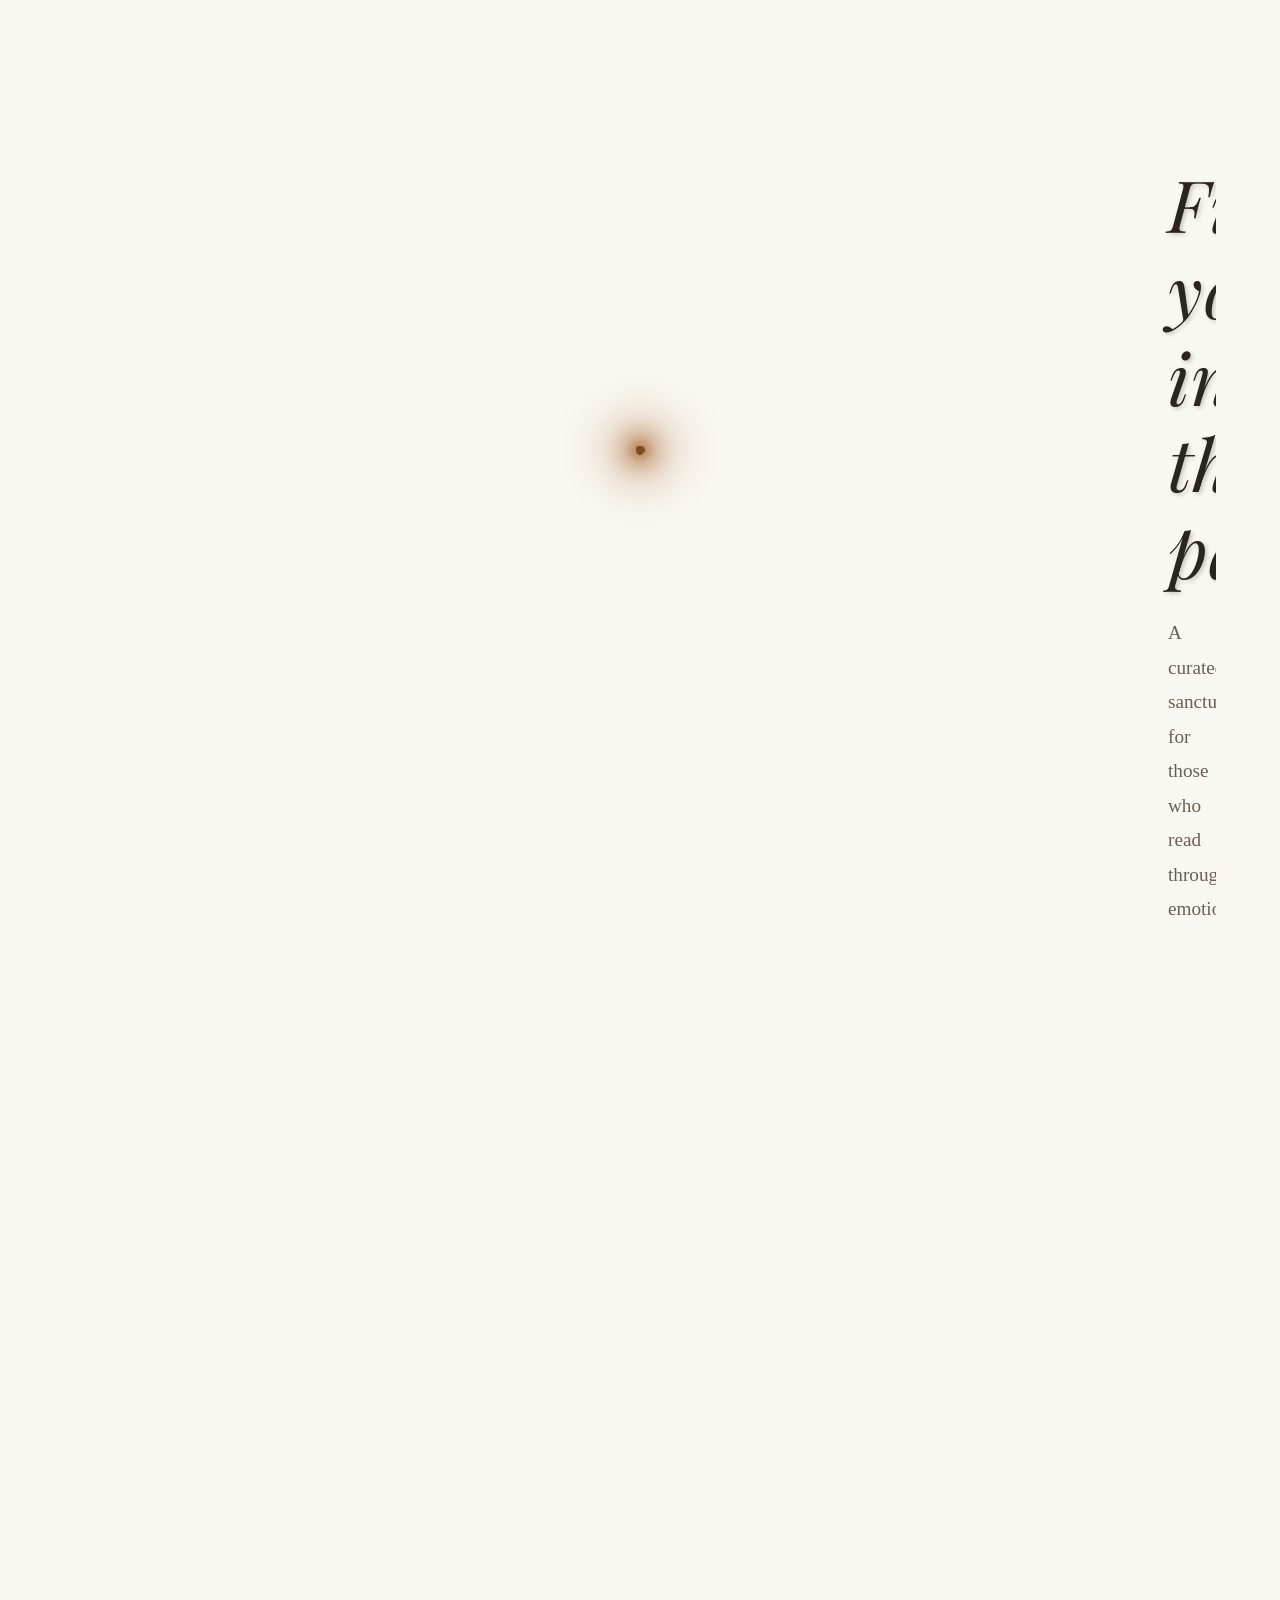
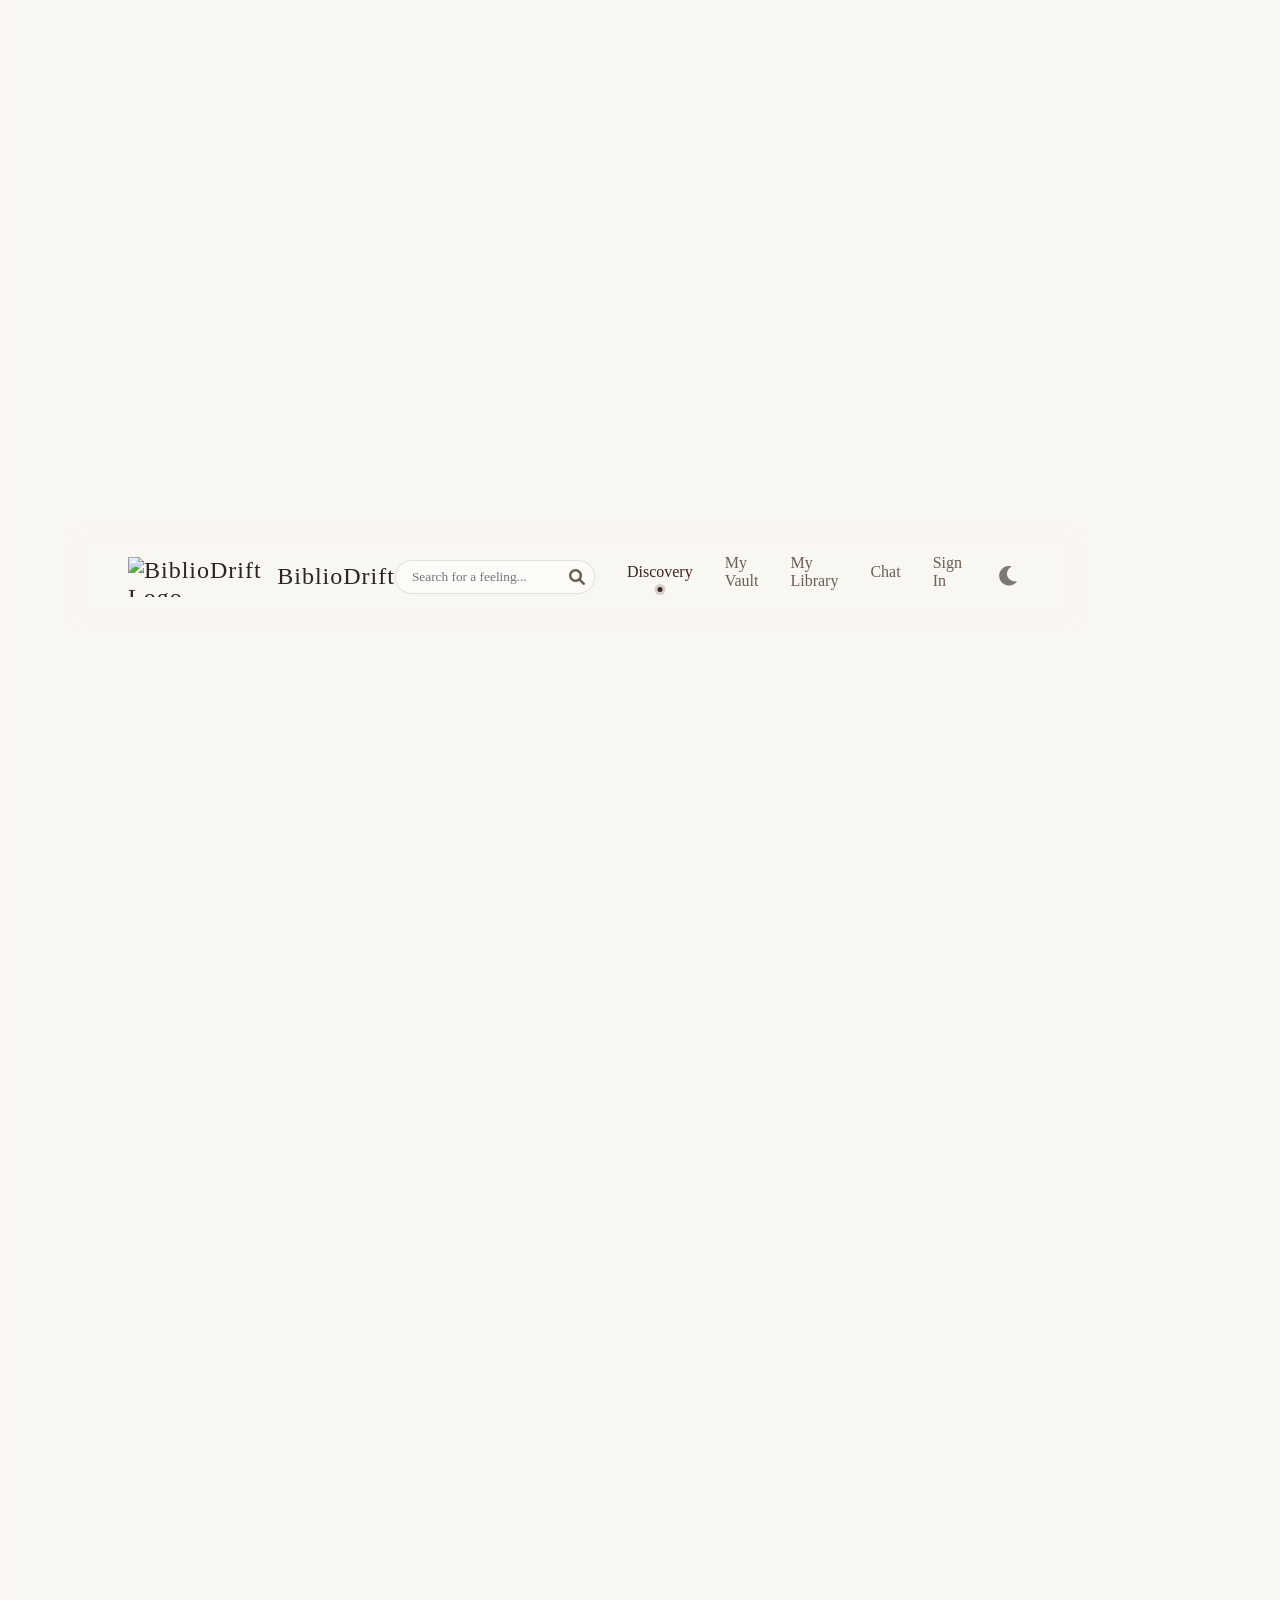
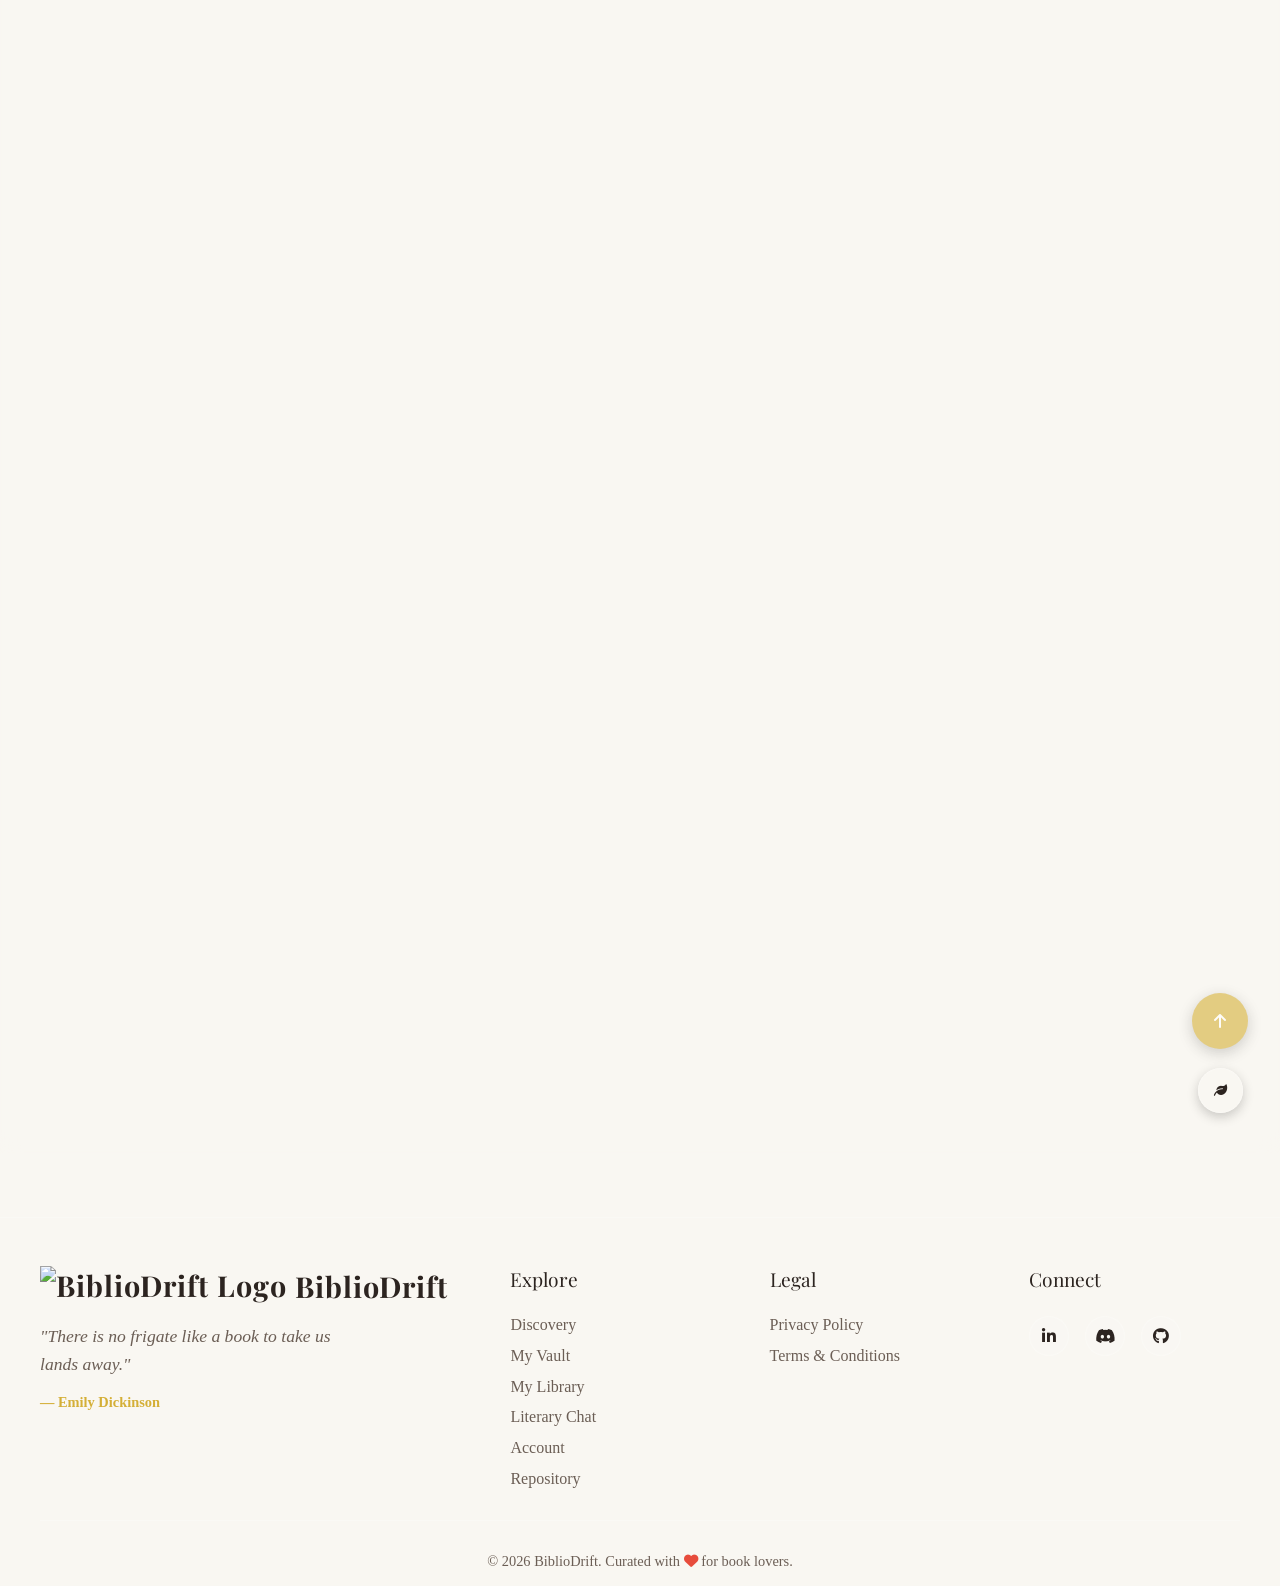
==== commit dd2d76e9: "Merge branch 'main' into cursor-glow-enhancement" ====
--- a/frontend/pages/index.html
+++ b/frontend/pages/index.html
@@ -11,8 +11,6 @@
       }
     })();
   </script>
-  <script src="https://unpkg.com/dexie/dist/dexie.js"></script>
-
   <script src="../js/db.js"></script>
 
   <!-- <script src="../js/app.js"></script> -->
@@ -20,7 +18,8 @@
   <script src="https://unpkg.com/dexie/dist/dexie.js"></script>
   <meta name="viewport" content="width=device-width, initial-scale=1.0" />
   <!-- Added SEO meta description to improve search engine discoverability and click-through rates -->
-  <meta name="description" content="BiblioDrift — Discover books by mood, track your reading journey, and get AI-powered recommendations." />
+  <meta name="description"
+    content="BiblioDrift — Discover books by mood, track your reading journey, and get AI-powered recommendations." />
   <title>BiblioDrift | Find yourself in the pages</title>
   <link rel="stylesheet" href="../css/style.css" />
   <link rel="stylesheet" href="../css/keyboard-shortcuts.css" />
@@ -38,7 +37,6 @@
   <script src="https://cdn.jsdelivr.net/npm/dompurify@3.0.6/dist/purify.min.js"></script>
   <link rel="icon" href="../assets/images/biblioDrift_favicon.png" type="image/png">
   <!-- PWA -->
-  <link rel="manifest" href="../manifest.json">
   <meta name="theme-color" content="#2c2420">
   <meta name="apple-mobile-web-app-capable" content="yes">
   <meta name="apple-mobile-web-app-status-bar-style" content="black-translucent">
@@ -47,7 +45,12 @@
 </head>
 
 <body>
+  <div id="sc-glow-outer"></div>
+  <div id="sc-glow-mid"></div>
+  <div id="sc-glow-inner"></div>
+  <div id="sc-dot"></div>
   <header>
+    <header>
     <a href="index.html" class="logo">
       <img style="height: 40px" src="../assets/images/biblioDrift_favicon.png" alt="BiblioDrift Logo"> BiblioDrift
     </a>
@@ -62,26 +65,26 @@
           <span class="tooltip-text"><i class="fa-solid fa-wand-magic-sparkles"></i> Explore books</span>
         </div>
         <div class="tooltip">
-          <a href="vault.html">My Vault</a>
+          <a href="vault.html" >My Vault</a>
           <span class="tooltip-text"><i class="fa-solid fa-vault"></i> My Vault</span>
         </div>
         <div class="tooltip">
-          <a href="library.html">My Library</a>
+          <a href="library.html" >My Library</a>
           <span class="tooltip-text"><i class="fa-solid fa-book"></i> My Library</span>
         </div>
         <div class="tooltip">
-          <a href="chat.html">Chat</a>
+          <a href="chat.html" >Chat</a>
           <span class="tooltip-text"><i class="fa-solid fa-comments"></i> Chat</span>
         </div>
         <!-- DYNAMIC AUTH LINK -->
         <div class="tooltip">
-          <a href="auth.html" id="navAuthLink">Sign In</a>
+          <a href="auth.html" id="navAuthLink" >Sign In</a>
           <span class="tooltip-text" id="navAuthTooltip"><i class="fa-solid fa-key"></i> Access account</span>
         </div>
       </nav>
-<button id="themeToggle" class="btn-icon" title="Toggle Theme">
-  <i class="fa-solid fa-moon"></i>
-</button>
+      <button id="themeToggle" class="btn-icon" title="Toggle Theme">
+        <i class="fa-solid fa-moon"></i>
+      </button>
     </div>
   </header>
 
@@ -91,7 +94,7 @@
       <p>A curated sanctuary for those who read through emotions.</p>
     </section>
 
-    
+    <!-- SEARCH RESULTS SECTION (Initially Hidden) -->
     <section id="search-results-section" class="curated-section" hidden>
       <div class="section-header">
         <h2 id="search-query-display">Search Results</h2>
@@ -105,11 +108,11 @@
         </div>
       </div>
       <div class="curated-row" id="search-results-grid">
-      
-      </div>
-    </section>
-
-   
+        <!-- Dynamically Appended Books -->
+      </div>
+    </section>
+
+    <!-- Curated Sections -->
     <section class="curated-section">
       <div class="section-header">
         <h2>Rainy Evening Reads</h2>
@@ -150,6 +153,7 @@
       <div class="curated-row" id="row-fiction"></div>
     </section>
 
+    <!-- Genre Grid Section -->
     <section class="curated-section genre-section">
       <div class="section-header">
         <h2>Browse by Genre</h2>
@@ -170,6 +174,8 @@
         <div class="genre-card" data-genre="history"><i class="fa-solid fa-landmark"></i><span>History</span></div>
       </div>
     </section>
+
+    <!-- Genre Modal -->
     <dialog id="genre-modal" class="genre-modal">
       <div class="genre-modal-content">
         <div class="genre-modal-header">
@@ -181,6 +187,8 @@
         </div>
       </div>
     </dialog>
+
+    <!-- Book Details Modal -->
     <dialog id="book-details-modal" class="glass-modal">
       <div class="modal-content">
         <button class="close-modal-btn" id="closeModalBtn"><i class="fa-solid fa-xmark"></i></button>
@@ -217,46 +225,8 @@
     </dialog>
   </main>
 
-  <footer class="main-footer">
-    <div class="footer-container">
-      <div class="footer-brand">
-        <a href="index.html" class="logo">
-          <img style="height: 40px" src="../assets/images/biblioDrift_favicon.png" alt="BiblioDrift Logo"> BiblioDrift
-        </a>
-        <p class="footer-tagline">"There is no frigate like a book to take us lands away."</p>
-        <p class="footer-subtext">&mdash; Emily Dickinson</p>
-      </div>
-      <div class="footer-nav">
-        <h3>Explore</h3>
-        <ul>
-          <li><a href="index.html">Discovery</a></li>
-          <li><a href="vault.html">My Vault</a></li>
-          <li><a href="library.html">My Library</a></li>
-          <li><a href="chat.html">Literary Chat</a></li>
-        </ul>
-      </div>
-      <div class="footer-legal">
-        <h3>Legal</h3>
-        <ul>
-          <li><a href="privacy-policy.html">Privacy Policy</a></li>
-          <li><a href="terms-and-conditions.html">Terms & Conditions</a></li>
-        </ul>
-      </div>
-      <div class="footer-social">
-        <h3>Connect</h3>
-        <div class="social-icons">
-          <a href="https://www.linkedin.com/in/devanshi5malhotra/" target="_blank" rel="noopener noreferrer" title="LinkedIn"><i class="fab fa-linkedin-in"></i></a>
-          <a href="#" title="Instagram"><i class="fab fa-instagram"></i></a>
-          <a href="https://github.com/devanshi14malhotra/BiblioDrift" target="_blank" rel="noopener noreferrer"
-            title="GitHub"><i class="fa-brands fa-github"></i></a>
-        </div>
-      </div>
-    </div>
-    <div class="footer-bottom">
-      <p>&copy; 2026 BiblioDrift. Curated with <i class="fa-solid fa-heart"></i> for book lovers.</p>
-    </div>
-  </footer>
-
+
+<!--The footer is being called usingt footer.js.-->
   <script src="../js/config.js"></script>
   <script src="../js/security.js"></script>
   <script src="../js/app.js"></script>
@@ -264,11 +234,13 @@
   <script src="../js/pwa.js"></script>
   <script src="../js/footer.js"></script>
   <script src="../script/header-scroll.js"></script>
+  <script src="../js/theme-manager.js"></script>
   <script src="../js/ambient.js"></script>
 
 
   <!-- Back to Top Button -->
-  <button id="backToTop" class="btn-icon back-to-top" title="Back to Top" onclick="window.scrollTo({top: 0, behavior: 'smooth'});">
+  <button id="backToTop" class="btn-icon back-to-top" title="Back to Top"
+    onclick="window.scrollTo({top: 0, behavior: 'smooth'});">
     <i class="fa-solid fa-arrow-up"></i>
   </button>
 
@@ -308,23 +280,16 @@
         </label>
       </div>
       <div class="volume-control">
-        <label for="ambientVolume" style="color: var(--text-main) !important;"><i class="fa-solid fa-volume-high"></i> Volume</label>
-        <div class="range-wrap">
-          <div class="range-track" aria-hidden="true"></div>
-          <div class="range-fill" aria-hidden="true"></div>
-          <input type="range" id="ambientVolume" min="0" max="1" step="0.1" value="0.5" style="width: 100%;">
-        </div>
       </div>
     </div>
   </div>
+</body>
+</html>
+
 
   <script src="../js/theme-manager.js"></script>
   <script src="../js/ambient.js"></script>
   <script src="../js/security.js"></script>
-  <script src="../js/pwa.js"></script>
-  <script src="../script/vault.js"></script>
-
-</body>
 
 </body>
 
@@ -349,6 +314,7 @@
         }
 
         localStorage.setItem(STORAGE_KEY, theme);
+        if (typeof restoreTheme === 'function') restoreTheme();
         console.log('Theme applied:', theme);
     }
 
@@ -369,4 +335,3 @@
 });
 </script>
 
-</html>
--- a/frontend/css/style.css
+++ b/frontend/css/style.css
@@ -1,13 +1,4 @@
 :root {
-    /* Fix: WCAG AA Contrast Floor - Issue #534 */
-.glass-panel,
-.book-tooltip,
-.book-detail-modal,
-[class*="glass"] {
-    background: rgba(0, 0, 0, 0.45) !important;
-    backdrop-filter: blur(12px);
-    -webkit-backdrop-filter: blur(12px);
-}
     /* Day Theme (Default) */
     --bg-color: #f9f7f2;
     --header-bg: rgba(249, 247, 242, 0.8);
@@ -19,10 +10,21 @@
     --glass-bg: rgba(255, 255, 255, 0.1);
     --glass-border: rgba(255, 255, 255, 0.2);
     --shadow-soft: 0 10px 30px rgba(0, 0, 0, 0.05);
+    --shadow-panel: 0 18px 45px rgba(44, 36, 32, 0.12);
     --input-bg: rgba(255, 255, 255, 0.5);
     --input-border: rgba(0, 0, 0, 0.1);
     --book-bg: #fff;
     --paper-color: #fffdf9;
+    --nav-active-color: #3a241c;
+    --nav-active-ring: rgba(58, 36, 28, 0.18);
+    --surface-panel: rgba(255, 255, 255, 0.72);
+    --surface-elevated: rgba(255, 255, 255, 0.92);
+    --surface-soft: rgba(255, 255, 255, 0.58);
+    --control-border: rgba(93, 64, 55, 0.14);
+    --control-focus-ring: rgba(212, 175, 55, 0.24);
+    --control-hover: rgba(255, 255, 255, 0.96);
+    --radius-panel: 24px;
+    --radius-control: 18px;
 
     /* Vibe Colors */
     --vibe-mystery: #78909c;
@@ -32,9 +34,6 @@
     /* Dimensions */
     --book-width: 160px;
     --book-height: 240px;
-    --book-thick: 40px;
-}
-
 
     --book-thick: 40px;
 }
@@ -61,10 +60,19 @@
     --glass-bg: rgba(0, 0, 0, 0.3);
     --glass-border: rgba(255, 255, 255, 0.05);
     --shadow-soft: 0 10px 40px rgba(0, 0, 0, 0.4);
+    --shadow-panel: 0 18px 45px rgba(0, 0, 0, 0.45);
     --input-bg: rgba(0, 0, 0, 0.2);
     --input-border: rgba(255, 255, 255, 0.1);
     --book-bg: #2c2420;
     --paper-color: #e0d5cb;
+    --nav-active-color: #fff2df;
+    --nav-active-ring: rgba(255, 242, 223, 0.22);
+    --surface-panel: rgba(19, 16, 14, 0.74);
+    --surface-elevated: rgba(34, 28, 25, 0.92);
+    --surface-soft: rgba(255, 255, 255, 0.06);
+    --control-border: rgba(255, 255, 255, 0.1);
+    --control-focus-ring: rgba(252, 203, 78, 0.24);
+    --control-hover: rgba(255, 255, 255, 0.1);
 }
 
 * {
@@ -85,7 +93,13 @@
     /* Classic serif for books */
     overflow-x: hidden;
     min-height: 100vh;
+    display: flex;
+    flex-direction: column;
     transition: background-color 0.4s ease, color 0.4s ease, border-color 0.4s ease, box-shadow 0.4s ease;
+}
+
+main {
+    flex: 1;
 }
 
 /* Explicit night-mode overrides — bulletproof fallback */
@@ -111,43 +125,6 @@
 /* Global Wooden Scrollbar Styling */
 ::-webkit-scrollbar {
     width: 12px;
-}
-
-/* --- Mood Theme Integration ---
-   Maps the dynamic --theme-* variables set by theme-manager.js 
-   to the project's functional CSS variables.
-*/
-[data-theme="rainy"], 
-[data-theme="cozy"], 
-[data-theme="dark-academia"], 
-[data-theme="ocean"], 
-[data-theme="indian-authors"] {
-    --bg-color: var(--theme-bg) !important;
-    --text-main: var(--theme-text) !important;
-    --text-muted: var(--theme-text-muted) !important;
-    --accent-gold: var(--theme-accent) !important;
-    --input-bg: var(--theme-pill-bg) !important;
-    --input-border: var(--theme-border) !important;
-    --book-bg: var(--theme-surface) !important;
-    --header-bg: var(--theme-bg) !important; /* Unified header bg for mood themes */
-}
-
-/* Ensure body transitions smoothly between mood themes */
-[data-theme="rainy"] body,
-[data-theme="cozy"] body,
-[data-theme="dark-academia"] body,
-[data-theme="ocean"] body,
-[data-theme="indian-authors"] body {
-    background-color: var(--bg-color) !important;
-    color: var(--text-main) !important;
-}
-
-[data-theme="rainy"] .curated-section h2,
-[data-theme="cozy"] .curated-section h2,
-[data-theme="dark-academia"] .curated-section h2,
-[data-theme="ocean"] .curated-section h2,
-[data-theme="indian-authors"] .curated-section h2 {
-    color: var(--accent-gold);
 }
 
 ::-webkit-scrollbar-track {
@@ -239,16 +216,52 @@
     gap: 0.5rem;
 }
 
+.nav-links {
+    display: flex;
+    align-items: center;
+    gap: 2rem;
+}
+
 .nav-links a {
     text-decoration: none;
     color: var(--text-muted);
-    margin-left: 2rem;
-    transition: color 0.3s ease;
+    position: relative;
+    display: inline-flex;
+    align-items: center;
+    justify-content: center;
+    min-height: 30px;
+    padding-bottom: 10px;
+    transition: color 0.25s ease;
 }
 
 .nav-links a:hover,
 .nav-links a.active {
-    color: var(--text-main);
+    color: var(--nav-active-color);
+}
+
+.nav-links a::after {
+    content: "";
+    position: absolute;
+    left: 50%;
+    bottom: 0;
+    width: 5px;
+    height: 5px;
+    border-radius: 50%;
+    background: var(--nav-active-color);
+    box-shadow: 0 0 0 3px var(--nav-active-ring);
+    opacity: 0;
+    transform: translateX(-50%) scale(0.35);
+    transition: opacity 0.22s ease, transform 0.22s ease;
+}
+
+.nav-links a:hover::after {
+    opacity: 0.45;
+    transform: translateX(-50%) scale(0.75);
+}
+
+.nav-links a.active::after {
+    opacity: 1;
+    transform: translateX(-50%) scale(1);
 }
 
 /* === ANIMATED HOVER TOOLTIPS FOR NAVIGATION (NEW) === */
@@ -258,48 +271,19 @@
 }
 
 .tooltip-text {
-    position: absolute;
-    left: 50%;
-    bottom: calc(100% + 8px);
-    transform: translateX(-50%) scale(0.95) translateY(6px);
-    padding: 10px 14px;
-    background: #fffaf3;
-    color: #2b2b2b;
-    font-size: 13px;
-    font-weight: 500;
-    white-space: nowrap;
-    border-radius: 10px;
-    box-shadow: 0 8px 20px rgba(0, 0, 0, 0.15);
-    border: 1px solid rgba(0, 0, 0, 0.08);
-    opacity: 0;
-    visibility: hidden;
-    pointer-events: none;
-    transition: all 0.25s ease;
-    z-index: 9999;
+    display: none;
 }
 
 .tooltip-text::after {
-    content: "";
-    position: absolute;
-    top: 100%;
-    left: 50%;
-    transform: translateX(-50%) rotate(45deg);
-    width: 12px;
-    height: 12px;
-    background: #fffaf3;
-    border-left: 1px solid rgba(0, 0, 0, 0.08);
-    border-bottom: 1px solid rgba(0, 0, 0, 0.08);
+    display: none;
 }
 
 .tooltip:hover .tooltip-text {
-    opacity: 1;
-    visibility: visible;
-    transform: translateX(-40%) scale(1) translateY(0);
+    display: none;
 }
 
 .tooltip-text i {
-    margin-right: 5px;
-    color: var(--accent-gold);
+    display: none;
 }
 
 main {
@@ -355,15 +339,11 @@
 }
 
 .section-header {
-    margin-: 0 1rem 0.5rem 1rem;
     margin: 0 1rem 0.5rem 1rem;
     display: flex;
     justify-content: space-between;
     align-items: baseline;
     flex-wrap: wrap;
-    gap: 1rem
-    justify-content: space-between;
-    align-items: baseline;
     gap: 1rem;
 }
 
@@ -2589,9 +2569,11 @@
     left: 0;
     right: 0;
     bottom: 0;
-    background: rgba(0, 0, 0, 0.6);
-    backdrop-filter: blur(8px);
-    -webkit-backdrop-filter: blur(8px);
+    background:
+        radial-gradient(circle at top, rgba(212, 175, 55, 0.12), transparent 38%),
+        rgba(0, 0, 0, 0.62);
+    -webkit-backdrop-filter: blur(12px);
+    backdrop-filter: blur(12px);
     display: flex;
     justify-content: center;
     align-items: center;
@@ -2608,13 +2590,14 @@
 }
 
 .book-detail-content {
-    background: var(--bg-color);
-    border-radius: 24px;
+    background: linear-gradient(180deg, var(--surface-elevated), var(--surface-panel));
+    border-radius: var(--radius-panel);
     max-width: 900px;
     width: 100%;
     max-height: 90vh;
     overflow-y: auto;
-    box-shadow: 0 30px 80px rgba(0, 0, 0, 0.3);
+    box-shadow: var(--shadow-panel);
+    border: 1px solid var(--glass-border);
     transform: translateY(30px) scale(0.95);
     transition: all 0.4s cubic-bezier(0.23, 1, 0.32, 1);
     position: relative;
@@ -2657,6 +2640,14 @@
     padding: 2.5rem;
 }
 
+.book-expanded-layout {
+    display: grid;
+    grid-template-columns: minmax(280px, 320px) minmax(0, 1fr);
+    gap: 1.5rem;
+    align-items: start;
+    padding: 1.25rem;
+}
+
 .book-cover-section {
     position: relative;
 }
@@ -2966,6 +2957,97 @@
     }
 
     .spine-author {
+    .ai-insight-box,
+    .purchase-links-box,
+    .price-tracker-section,
+    .reading-progress-tracker,
+    .book-reviews-section,
+    .shelf-selection-row {
+        background: var(--surface-soft);
+        border: 1px solid var(--glass-border);
+        border-radius: 20px;
+        padding: 1rem 1.1rem;
+        box-shadow: 0 10px 24px rgba(0, 0, 0, 0.05);
+    }
+    .ai-insight-box {
+        position: relative;
+        overflow: hidden;
+        margin-top: 0.25rem;
+    }
+    .ai-insight-box::before {
+        content: "";
+        position: absolute;
+        inset: 0;
+        border-radius: inherit;
+        background: linear-gradient(135deg, rgba(212, 175, 55, 0.08), transparent 45%);
+        pointer-events: none;
+    }
+    .ai-header,
+    .purchase-header,
+    .price-tracker-header,
+    .progress-tracker-header {
+        display: inline-flex;
+        align-items: center;
+        gap: 0.6rem;
+        margin-bottom: 0.85rem;
+        padding: 0.35rem 0.8rem;
+        border-radius: 999px;
+        background: rgba(212, 175, 55, 0.12);
+        color: var(--accent-gold);
+        font-size: 0.85rem;
+        font-weight: 700;
+        letter-spacing: 0.03em;
+    }
+    .purchase-links-container {
+        display: flex;
+        flex-wrap: wrap;
+        gap: 0.5rem;
+    }
+    .purchase-links-container a,
+    .purchase-link-btn {
+        border-radius: 999px !important;
+        transition: transform 0.2s ease, box-shadow 0.2s ease, opacity 0.2s ease;
+    }
+    .purchase-links-container a:hover,
+    .purchase-link-btn:hover {
+        transform: translateY(-2px);
+        box-shadow: 0 8px 18px rgba(0, 0, 0, 0.12);
+    }
+    .price-tracker-section {
+        padding-top: 1rem;
+    }
+    .price-tracker-section input[type="number"] {
+        width: 100%;
+        padding: 0.75rem 0.95rem 0.75rem 2rem;
+        border-radius: 14px;
+        border: 1px solid var(--control-border);
+        background: var(--control-hover);
+        color: var(--text-main);
+        transition: border-color 0.2s ease, box-shadow 0.2s ease, background-color 0.2s ease;
+    }
+    .price-tracker-section input[type="number"]:focus {
+        outline: none;
+        border-color: var(--accent-gold);
+        box-shadow: 0 0 0 4px var(--control-focus-ring);
+    }
+    .price-tracker-section button,
+    .progress-save-btn,
+    .progress-mode-btn {
+        border-radius: 999px;
+    }
+    .shelf-selection-row {
+        gap: 0.65rem;
+        align-items: stretch;
+        position: relative;
+    }
+    .library-select-label {
+        font-family: "Georgia", serif;
+        font-size: 0.9rem;
+        color: var(--text-muted);
+        font-weight: 700;
+        text-transform: uppercase;
+        letter-spacing: 0.04em;
+    }
         display: none;
     }
 
@@ -3916,59 +3998,52 @@
 .book-info-panel {
     flex: 1;
     max-width: 550px;
-    background: rgba(255, 255, 255, 0.95);
-    backdrop-filter: blur(10px);
-    padding: 2rem;
-    border-radius: 4px;
-    /* Paper-like corner */
-    box-shadow:
-        0 1px 1px rgba(0, 0, 0, 0.15),
-        0 8px 0 -4px #f5f5f5,
-        0 8px 2px -3px rgba(0, 0, 0, 0.15),
-        0 16px 0 -8px #ebebeb,
-        0 16px 2px -7px rgba(0, 0, 0, 0.1);
-    /* Paper stack effect */
+    background: var(--surface-elevated);
+    -webkit-backdrop-filter: blur(14px);
+    backdrop-filter: blur(14px);
+    padding: 1.75rem;
+    border-radius: var(--radius-panel);
+    box-shadow: var(--shadow-panel);
     display: flex;
     flex-direction: column;
-    gap: 1.5rem;
+    gap: 1.25rem;
     height: auto;
     max-height: 90vh;
     overflow-y: auto;
-    /* Allow scrolling for long content */
     position: relative;
     pointer-events: auto;
-    border: 1px solid rgba(0, 0, 0, 0.05);
+    border: 1px solid var(--glass-border);
 }
 
 .book-header {
-    border-bottom: 2px solid var(--accent-gold);
-    padding: 1rem 0 1.5rem 0;
-    margin-top: 1rem;
-    /* Space for close button */
+    border-bottom: 1px solid rgba(212, 175, 55, 0.28);
+    padding: 0.25rem 0 1rem 0;
+    margin-top: 0.5rem;
 }
 
 .book-info-panel .book-title-large {
     font-family: 'Playfair Display', serif;
-    font-size: 2.8rem;
-    color: #2c2420;
-    line-height: 1.1;
-    margin-bottom: 0.8rem;
+    font-size: clamp(2.15rem, 4vw, 2.8rem);
+    color: var(--text-main);
+    line-height: 1.08;
+    margin-bottom: 0.5rem;
 }
 
 .book-info-panel .book-author-large {
-    font-size: 1.4rem;
-    color: #6b5e55;
+    font-size: 1.15rem;
+    color: var(--text-muted);
     font-style: italic;
     font-family: 'Georgia', serif;
 }
 
 .book-stats-row {
-    display: flex;
-    justify-content: space-between;
-    background: #f9f7f2;
-    padding: 1.2rem;
-    border-radius: 8px;
-    border: 1px solid #e0dfdc;
+    display: grid;
+    grid-template-columns: repeat(2, minmax(0, 1fr));
+    gap: 1rem;
+    background: var(--surface-soft);
+    padding: 1rem 1.1rem;
+    border-radius: 18px;
+    border: 1px solid var(--glass-border);
 }
 
 .stat-item {
@@ -4011,22 +4086,29 @@
 
 .book-actions-section {
     margin-top: auto;
-    padding-top: 1.5rem;
-    border-top: 1px solid #e0dfdc;
+    padding-top: 1.25rem;
+    border-top: 1px solid var(--glass-border);
     display: flex;
     flex-wrap: wrap;
-    /* Prevent crowding */
-    gap: 0.8rem;
-    align-items: center;
+    gap: 1rem;
+    align-items: center;
+}
+
+.library-actions-group {
+    display: flex;
+    flex-wrap: wrap;
+    gap: 0.75rem;
+    width: 100%;
 }
 
 .action-btn-primary {
     flex: 1;
-    padding: 0.6rem 1.2rem;
+    min-height: 42px;
+    padding: 0.7rem 1.05rem;
     font-size: 0.85rem;
-    font-weight: 500;
+    font-weight: 600;
     text-transform: none;
-    letter-spacing: 0.5px;
+    letter-spacing: 0.2px;
     transition: all 0.3s ease;
     display: flex;
     align-items: center;
@@ -4034,6 +4116,7 @@
     gap: 0.5rem;
     cursor: pointer;
     border: none;
+    border-radius: 999px;
 }
 
 .add-to-library {
@@ -4047,6 +4130,26 @@
     background-color: #3e2b25;
     transform: translateY(-2px);
     box-shadow: 0 5px 15px rgba(93, 64, 55, 0.3);
+}
+
+.book-actions-section .action-btn-secondary,
+.book-actions-section .btn-preview,
+.book-actions-section .library-share-btn {
+    min-height: 42px;
+    padding: 0.7rem 1rem;
+    border-radius: 999px;
+    border: 1px solid var(--glass-border);
+    background: var(--surface-soft);
+    color: var(--text-main);
+    box-shadow: none;
+}
+
+.book-actions-section .action-btn-secondary:hover,
+.book-actions-section .btn-preview:hover,
+.book-actions-section .library-share-btn:hover {
+    background: var(--control-hover);
+    transform: translateY(-1px);
+    border-color: var(--accent-gold);
 }
 
 .mark-read {
@@ -4380,6 +4483,11 @@
     justify-content: center;
     gap: 1.2rem;
     flex-wrap: wrap;
+    padding: 1rem;
+    background: var(--surface-panel);
+    border: 1px solid var(--glass-border);
+    border-radius: 24px;
+    box-shadow: var(--shadow-panel);
 }
 
 /* Glass dropdown cards */
@@ -4387,14 +4495,17 @@
     display: flex;
     align-items: center;
     gap: 0.6rem;
-
-    background: var(--glass-bg);
-    backdrop-filter: blur(12px);
-
-    border: 1px solid var(--glass-border);
-    border-radius: 14px;
-
-    padding: 10px 16px;
+    position: relative;
+    min-width: 220px;
+
+    background: var(--surface-soft);
+    -webkit-backdrop-filter: blur(16px);
+    backdrop-filter: blur(16px);
+
+    border: 1px solid var(--control-border);
+    border-radius: var(--radius-control);
+
+    padding: 0.85rem 1rem;
 
     box-shadow: var(--shadow-soft);
     transition: all 0.3s ease;
@@ -4402,9 +4513,14 @@
 
 /* Hover = premium lift */
 .filter-group:hover {
-    transform: translateY(-3px) scale(1.02);
+    transform: translateY(-2px);
     border-color: var(--accent-gold);
-    box-shadow: 0 12px 30px rgba(0, 0, 0, 0.15);
+    box-shadow: 0 16px 32px rgba(0, 0, 0, 0.12);
+}
+
+.filter-group:focus-within {
+    border-color: var(--accent-gold);
+    box-shadow: 0 0 0 4px var(--control-focus-ring), var(--shadow-soft);
 }
 
 /* Icons glow */
@@ -4420,6 +4536,8 @@
 
 /* Select styling */
 .sort-select {
+    -webkit-appearance: none;
+    appearance: none;
     background: transparent;
     border: none;
     outline: none;
@@ -4429,11 +4547,23 @@
     color: var(--text-main);
 
     cursor: pointer;
+    width: 100%;
+    padding-right: 1.5rem;
 }
 
 /* Fancy focus */
 .sort-select:focus {
     color: var(--accent-gold);
+}
+
+.filter-group::after {
+    content: "\f078";
+    font-family: "Font Awesome 6 Free";
+    font-weight: 900;
+    color: var(--accent-gold);
+    font-size: 0.75rem;
+    pointer-events: none;
+    margin-left: auto;
 }
 
 .logo img {
@@ -4481,28 +4611,44 @@
 
 .library-select-label {
     font-family: "Georgia", serif;
-    font-size: 1rem;
-    color: var(--wood-dark);
+    font-size: 0.9rem;
+    color: var(--text-muted);
     font-weight: 700;
+    text-transform: uppercase;
+    letter-spacing: 0.04em;
 }
 
 .library-shelf-select {
-    padding: 0 12px;
-    border-radius: 17px;
-    font-size: 0.9rem;
-    height: 40px;
+    -webkit-appearance: none;
+    appearance: none;
+    padding: 0 2.2rem 0 1rem;
+    border-radius: 16px;
+    font-size: 0.95rem;
+    height: 44px;
     width: 100%;
-    max-width: 300px;
-    border: 1px solid var(--wood-light);
-    background: #fff;
+    max-width: none;
+    border: 1px solid var(--control-border);
+    background: linear-gradient(180deg, var(--control-hover), var(--surface-panel));
     color: var(--text-main);
     cursor: pointer;
-    box-shadow: inset 0 1px 3px rgba(0,0,0,0.1);
+    box-shadow: inset 0 1px 0 rgba(255, 255, 255, 0.35);
+    transition: border-color 0.2s ease, box-shadow 0.2s ease, transform 0.2s ease, background-color 0.2s ease;
+}
+
+.library-shelf-select:focus {
+    outline: none;
+    border-color: var(--accent-gold);
+    box-shadow: 0 0 0 4px var(--control-focus-ring);
+}
+
+.library-shelf-select:hover {
+    border-color: var(--accent-gold);
+    transform: translateY(-1px);
 }
 
 .library-remove-btn {
-    background: linear-gradient(135deg, #ff4d4d, #e60000);
-    color: white;
+    background: linear-gradient(135deg, rgba(93, 64, 55, 0.98), rgba(122, 90, 77, 0.98));
+    color: #fff8f1;
     padding: 0 20px;
     font-size: 0.8rem;
     font-weight: 600;
@@ -4515,19 +4661,19 @@
     border: none;
     cursor: pointer;
     transition: all 0.2s ease;
-    box-shadow: 0 4px 12px rgba(255, 77, 77, 0.3);
+    box-shadow: 0 8px 20px rgba(93, 64, 55, 0.22);
 }
 
 .library-remove-btn:hover {
-    background-color: #ff3333;
+    background: linear-gradient(135deg, rgba(77, 54, 47, 0.98), rgba(109, 80, 69, 0.98));
     transform: translateY(-1px);
-    box-shadow: 0 4px 12px rgba(255, 77, 77, 0.3);
+    box-shadow: 0 10px 22px rgba(93, 64, 55, 0.28);
 }
 
 .library-share-btn {
     margin-left: 10px;
     border: 1px solid var(--glass-border);
-    background-color: transparent;
+    background: var(--surface-soft);
     color: var(--text-main);
     padding: 0.3rem 0.6rem;
     border-radius: 20px;
@@ -5180,70 +5326,6 @@
 input:checked+.slider:before {
     transform: translateX(14px);
 }
-html[data-theme="night"] .glass-overlay,
-body.night-mode .glass-overlay,
-[data-theme="night"] .glass-overlay {
-    background-color: #1e140c !important;
-    border: 1px solid rgba(255, 255, 255, 0.1) !important;
-}
-
-html[data-theme="night"] .tooltip-title,
-body.night-mode .tooltip-title {
-    color: #ffffff !important;
-}
-
-html[data-theme="night"] .tooltip-author,
-body.night-mode .tooltip-author {
-    color: #cccccc !important;
-}
-
-
-.footer-logo {
-  height: 40px;
-  width: auto;
-}
-
-.logo {
-  display: flex;
-  align-items: center;
-  gap: 0.6rem;
-  font-size: 1.3rem;
-  font-weight: bold;
-}
-
-.main-footer {
- 
-  padding: 4rem 2rem 1rem;
-}
-
-.footer-container {
-  display: grid;
-  grid-template-columns: repeat(auto-fit, minmax(220px, 1fr));
-  gap: 2rem;
-}
-
-.footer-container a {
- 
-  text-decoration: none;
-  transition: color 0.3s ease;
-}
-
-
-
-.social-icons {
-  display: flex;
-  gap: 1rem;
-}
-
-.footer-bottom {
-  text-align: center;
-  margin-top: 3rem;
-  padding-top: 1rem;
-  border-top: 1px solid #374151;
-}
-
-
-
 html, body {
   cursor: url("data:image/svg+xml;utf8,<svg xmlns='http://www.w3.org/2000/svg' width='32' height='32' viewBox='0 0 24 24'><path fill='%23cca43b' d='M4.42 20.58a1 1 0 0 0 1.41 0L15.24 11.2l-2.44-2.44L3.42 18.17a1 1 0 0 0 0 1.41zM17.36 9.08l-2.44-2.44 2.12-2.12a2 2 0 0 1 2.83 0l1.77 1.77a2 2 0 0 1 0 2.83z'/><path stroke='%23cca43b' stroke-width='1.5' d='M2 22l4-1'/></svg>") 0 24, auto !important;
 }
@@ -5252,124 +5334,81 @@
   cursor: url("data:image/svg+xml;utf8,<svg xmlns='http://www.w3.org/2000/svg' width='32' height='32' viewBox='0 0 24 24'><path fill='%23ffca3a' d='M4.42 20.58a1 1 0 0 0 1.41 0L15.24 11.2l-2.44-2.44L3.42 18.17a1 1 0 0 0 0 1.41zM17.36 9.08l-2.44-2.44 2.12-2.12a2 2 0 0 1 2.83 0l1.77 1.77a2 2 0 0 1 0 2.83z'/><path stroke='%23ffca3a' stroke-width='1.5' d='M2 22l4-1'/></svg>") 0 24, pointer !important;
 }
 
-/* ============================================================ */
-/* READING HEATMAP STYLES */
-/* ============================================================ */
-
-.heatmap-scroll-container {
-    width: 100%;
-    scrollbar-width: thin;
-    scrollbar-color: var(--accent-gold) transparent;
-}
-
-.heatmap-scroll-container::-webkit-scrollbar {
-    height: 6px;
-}
-.heatmap-scroll-container::-webkit-scrollbar-track {
-    background: transparent;
-}
-.heatmap-scroll-container::-webkit-scrollbar-thumb {
-    background-color: var(--wood-light);
-    border-radius: 3px;
-}
-
-.heatmap-grid {
-    display: flex;
-    gap: 4px;
-    padding-top: 10px;
-    min-width: max-content;
-}
-
-.heatmap-col {
-    display: flex;
-    flex-direction: column;
-    gap: 4px;
-}
-
-.heatmap-cell {
-    width: 12px;
-    height: 12px;
-    border-radius: 3px;
-    background-color: var(--glass-bg);
-    border: 1px solid rgba(0,0,0,0.05);
-    position: relative;
-    cursor: pointer;
-    transition: transform 0.2s, box-shadow 0.2s;
-}
-
-[data-theme='night'] .heatmap-cell {
-    background-color: rgba(255, 255, 255, 0.05);
-    border: 1px solid rgba(255,255,255,0.05);
-}
-
-.heatmap-cell:hover {
-    transform: scale(1.2);
-    z-index: 10;
-    box-shadow: 0 2px 5px rgba(0,0,0,0.2);
-}
-
-/* Base intensity color uses wood-light/accent-gold palette to match theme */
-.heatmap-cell.intensity-0 { background-color: rgba(139, 115, 85, 0.05); }
-.heatmap-cell.intensity-1 { background-color: rgba(139, 115, 85, 0.25); }
-.heatmap-cell.intensity-2 { background-color: rgba(139, 115, 85, 0.50); }
-.heatmap-cell.intensity-3 { background-color: rgba(139, 115, 85, 0.75); }
-.heatmap-cell.intensity-4 { background-color: rgba(139, 115, 85, 1.0); }
-
-/* Night theme overrides */
-[data-theme='night'] .heatmap-cell.intensity-0 { background-color: rgba(212, 175, 55, 0.05); }
-[data-theme='night'] .heatmap-cell.intensity-1 { background-color: rgba(212, 175, 55, 0.25); }
-[data-theme='night'] .heatmap-cell.intensity-2 { background-color: rgba(212, 175, 55, 0.50); }
-[data-theme='night'] .heatmap-cell.intensity-3 { background-color: rgba(212, 175, 55, 0.75); }
-[data-theme='night'] .heatmap-cell.intensity-4 { background-color: rgba(212, 175, 55, 1.0); }
-
-
-/* Heatmap Tooltip */
-.heatmap-tooltip {
-    position: absolute;
-    bottom: 100%;
-    left: 50%;
-    transform: translateX(-50%) translateY(-8px);
-    background: var(--text-main);
-    color: var(--bg-color);
-    padding: 8px 12px;
-    border-radius: 6px;
-    font-size: 0.8rem;
-    white-space: nowrap;
-    opacity: 0;
-    visibility: hidden;
-    transition: opacity 0.2s, visibility 0.2s;
-    pointer-events: none;
-    z-index: 100;
-    box-shadow: 0 4px 10px rgba(0,0,0,0.3);
-    text-align: center;
-    line-height: 1.4;
-}
-
-[data-theme='night'] .heatmap-tooltip {
-    background: #e0dfdc;
-    color: #1a1a1a;
-}
-
-.heatmap-tooltip::after {
-    content: '';
-    position: absolute;
-    top: 100%;
-    left: 50%;
-    margin-left: -5px;
-    border-width: 5px;
-    border-style: solid;
-    border-color: var(--text-main) transparent transparent transparent;
-}
-
-[data-theme='night'] .heatmap-tooltip::after {
-    border-color: #e0dfdc transparent transparent transparent;
-}
-
-.heatmap-cell:hover .heatmap-tooltip {
-    opacity: 1;
-    visibility: visible;
-}
-
+#sc-glow-outer,
+#sc-glow-mid,
+#sc-glow-inner,
+#sc-dot {
+  position: fixed;
+  pointer-events: none;
+  border-radius: 50%;
+  transform: translate(-50%, -50%);
+  will-change: left, top;
+}
+
+#sc-glow-outer {
+  width: 120px; height: 120px;
+  background: radial-gradient(circle, rgba(180,120,70,0.40) 0%, transparent 70%);
+  filter: blur(18px);
+  mix-blend-mode: normal;
+  z-index: 99996;
+}
+#sc-glow-mid {
+  width: 60px; height: 60px;
+  background: radial-gradient(circle, rgba(180,120,70,0.55) 0%, rgba(180,120,70,0.20) 50%, transparent 75%);
+  filter: blur(8px);
+  mix-blend-mode: normal;
+  z-index: 99997;
+}
+#sc-glow-inner {
+  width: 24px; height: 24px;
+  background: radial-gradient(circle, rgba(180,120,70,0.85) 0%, transparent 100%);
+  filter: blur(4px);
+  mix-blend-mode: normal;
+  z-index: 99998;
+}
+#sc-dot {
+  width: 9px; height: 9px;
+  background: #7A4A28;
+  opacity: 1;
+  z-index: 99999;
+}
+
+@media (prefers-color-scheme: dark) {
+  #sc-glow-outer {
+    background: radial-gradient(circle, rgba(212,184,150,0.12) 4%, transparent 70%);
+    mix-blend-mode: normal;
+  }
+  #sc-glow-mid {
+    background: radial-gradient(circle, rgba(212,184,150,0.25) 0%, rgba(212,184,150,0.07) 50%, transparent 75%);
+    mix-blend-mode: normal;
+  }
+  #sc-glow-inner {
+    background: radial-gradient(circle, rgba(212,184,150,0.5) 0%, transparent 75%);
+    mix-blend-mode: normal;
+  }
+  #sc-dot { background: #D4B896; }
+}
+
+@media (hover: none) {
+  #sc-glow-outer, #sc-glow-mid, #sc-glow-inner, #sc-dot { display: none; }
+}
+
+.sc-sparkle {
+  position: fixed;
+  pointer-events: none;
+  z-index: 99995;
+  transform: translate(-50%, -50%);
+  animation: sc-pop 0.8s ease-out forwards;
+}
+
+@keyframes sc-pop {
+  0%   { opacity: 1;   transform: translate(-50%, -50%) scale(1); }
+  60%  { opacity: 0.7; }
+  100% { opacity: 0;   transform: translate(calc(-50% + var(--dx)), calc(-50% + var(--dy))) scale(0.15); }
+}
+
+body { cursor: none; }
+@media (hover: none) { body { cursor: auto; } }
 /* ============================================================
    AMBIENT VOLUME SLIDER — SINGLE SOURCE OF TRUTH
    Replace ALL existing slider/range rules in style.css with this block.
@@ -5679,3 +5718,14 @@
     transform: scale(1.2);
     transition: transform 360ms cubic-bezier(.2, 1, .22, 1);
 }
+
+/* --- Mood Sync Theme System Overrides --- */
+[data-mood] {
+    --bg-color: var(--theme-bg) !important;
+    --text-main: var(--theme-text) !important;
+    --text-muted: var(--theme-text-muted) !important;
+    --input-border: var(--theme-border) !important;
+    --book-bg: var(--theme-surface) !important;
+    --header-bg: var(--theme-bg) !important;
+    --accent-gold: var(--theme-accent) !important;
+}
--- a/frontend/css/pwa.css
+++ b/frontend/css/pwa.css
@@ -1,12 +1,18 @@
 /* pwa.css */
 
 .pwa-install-banner {
-    position: relative;
+    position: fixed;
+    bottom: 20px;
+    left: 50%;
+    transform: translateX(-50%);
     display: flex;
     justify-content: center;
     align-items: center;
-
     padding: 16px 24px;
+    background: #fff;
+    border-radius: 12px;
+    box-shadow: 0 4px 20px rgba(0,0,0,0.15);
+    z-index: 10000;
 }
 
 .pwa-banner-icon {
